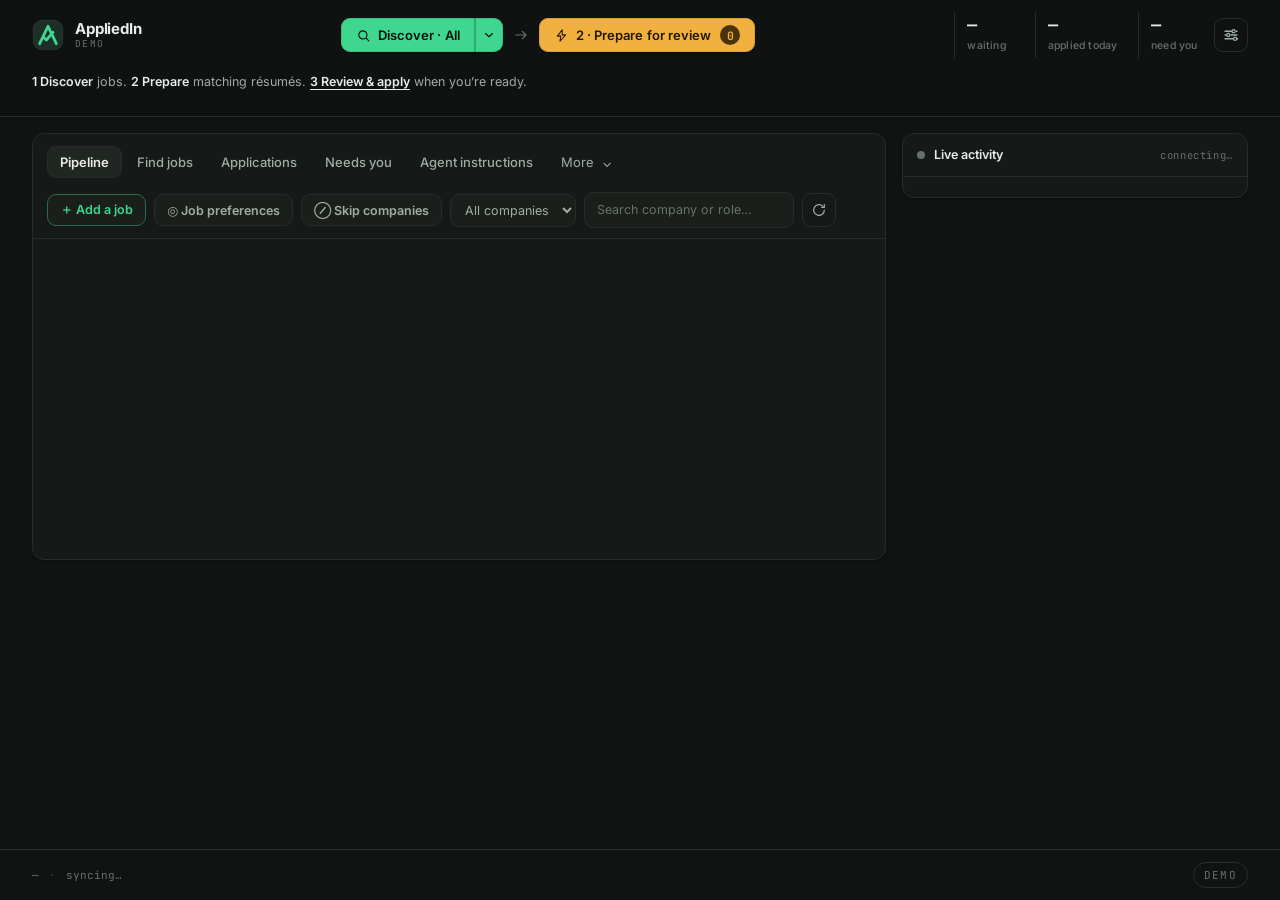
==== web/dashboard.html @ d5d2d56f "Add per-instance agent instructions and streamline Career Ops review" ====
<!doctype html>
<html lang="en">
  <head>
    <meta charset="utf-8" />
    <meta name="viewport" content="width=device-width, initial-scale=1" />
    <title>AppliedIn</title>
    <link rel="preconnect" href="https://fonts.googleapis.com" />
    <link rel="preconnect" href="https://fonts.gstatic.com" crossorigin />
    <link
      href="https://fonts.googleapis.com/css2?family=Inter:wght@400;500;600;700&family=JetBrains+Mono:wght@400;500;600&display=swap"
      rel="stylesheet"
    />
    <link rel="stylesheet" href="styles.css" />
    <link rel="stylesheet" href="career-board.css" />
    <link
      rel="icon"
      type="image/svg+xml"
      href="data:image/svg+xml;utf8,<svg xmlns='http://www.w3.org/2000/svg' width='48' height='48' viewBox='0 0 48 48'><rect x='2' y='2' width='44' height='44' rx='13' fill='%230c100e'/><g fill='none' stroke='%233fd68f' stroke-width='4.2' stroke-linecap='round' stroke-linejoin='round'><path d='M11.5 37 L24 11 L36.5 37'/><path d='M17 27 L21.5 31.5 L31.5 20'/></g></svg>"
    />
  </head>
  <body>
    <div class="shell">
      <div id="verify-bar" class="verify-bar" hidden></div>
      <div id="llm-banner" class="llm-banner" hidden>
        <span class="lb-ico">⚠</span>
        <span id="llm-banner-msg" class="lb-msg"></span>
        <button id="llm-banner-x" class="lb-x" title="Dismiss">Dismiss</button>
      </div>
      <!-- ─── Control deck: the two primary actions + live vitals ─────────── -->
      <header class="deck">
        <div class="deck-row">
          <div class="deck-brand">
            <svg class="brand-logo" viewBox="0 0 48 48" width="32" height="32" fill="none"
              role="img" aria-label="AppliedIn">
              <rect class="lg-badge" x="2" y="2" width="44" height="44" rx="13" />
              <g class="lg-mark">
                <path d="M11.5 37 L24 11 L36.5 37" />
                <path d="M17 27 L21.5 31.5 L31.5 20" />
              </g>
            </svg>
            <div class="brand-txt">
              <span class="brand-name">AppliedIn</span>
              <span class="brand-sub mono" id="env-pill">demo</span>
            </div>
            <span id="paused-pill" class="paused-pill mono" hidden>⏸ paused</span>
            <span id="demo-pill" class="demo-pill mono" hidden>◈ sample data</span>
          </div>

          <div class="deck-actions">
            <div class="disco" id="disco">
              <button id="btn-discover" class="act act-discover"
                title="Step 1 — scan the selected companies' job boards and queue new postings as “found”. Doesn't apply to anything.">
                <span class="act-spin" aria-hidden="true"></span>
                <svg class="act-ico" viewBox="0 0 24 24" fill="none" aria-hidden="true">
                  <circle cx="11" cy="11" r="6.5" stroke="currentColor" stroke-width="1.8"/>
                  <path d="M15.8 15.8 L20.5 20.5" stroke="currentColor" stroke-width="1.8" stroke-linecap="round"/>
                </svg>
                <span class="act-label" id="discover-label">Discover · All</span>
              </button>
              <button id="btn-companies" class="act act-caret"
                title="Choose which companies to scan"
                aria-haspopup="true" aria-expanded="false" aria-label="Choose companies to scan">
                <svg viewBox="0 0 24 24" width="14" height="14" fill="none" aria-hidden="true">
                  <path d="M6 9.5 L12 15 L18 9.5" stroke="currentColor" stroke-width="2"
                    stroke-linecap="round" stroke-linejoin="round"/>
                </svg>
              </button>

              <div id="copicker" class="copicker copicker-wide preferences-drawer" role="dialog" aria-modal="true" aria-label="Company preferences" hidden>
                <div class="preferences-heading"><div><small>DISCOVERY SETTINGS</small><h2>Companies &amp; preferences</h2></div><button id="cp-close" class="iconbtn" aria-label="Close company preferences">✕</button></div>
                <div class="preference-scope" role="group" aria-label="Preference scope"><button id="cp-shared" class="chip" aria-pressed="false">Shared defaults</button><button class="chip active" aria-pressed="true">Company overrides</button></div><p id="cp-scope-label" class="preferences-explain">Select a company to edit its preferences.</p>
                <div class="cp-cols">
                  <div class="cp-col cp-col-list">
                    <div class="cp-head">
                      <input id="cp-search" class="cp-search" type="search"
                        placeholder="Search companies…" autocomplete="off" spellcheck="false" />
                    </div>
                    <div class="cp-tools">
                      <button class="cp-lk" id="cp-all" type="button">Select all</button>
                      <button class="cp-lk" id="cp-none" type="button">Clear</button>
                      <span class="cp-state mono" id="cp-state">all</span>
                    </div>
                    <div class="cp-list" id="cp-list" aria-label="Companies"></div>
                  </div>
                  <!-- Per-company preferences: the same fields as Job preferences,
                       overridden for one company. Anything left blank inherits the
                       default, and the placeholder shows what that default is. -->
                  <div class="cp-col cp-col-detail" id="cp-detail"></div>
                </div>
                <div class="cp-prof">
                  <label for="cp-profile">apply as</label>
                  <select id="cp-profile" class="cp-profsel"><option value="">default profile</option></select>
                </div>
                <!-- The run window. Run-scoped on purpose: it bounds the next
                     scan only and never touches a company's saved preferences. -->
                <div class="cp-window" id="cp-window" role="group" aria-label="Only scan postings this recent">
                  <span class="cp-window-l">posted within</span>
                  <button class="chip" type="button" data-scan-w="0"
                    title="Scan postings of any age. The original behaviour.">Any age</button>
                  <button class="chip" type="button" data-scan-w="24"
                    title="Scan only postings published in the last 24 hours.">24 hours</button>
                  <button class="chip" type="button" data-scan-w="48"
                    title="Scan only postings published in the last 48 hours.">48 hours</button>
                  <button class="chip" type="button" data-scan-w="168"
                    title="Scan only postings published in the last 7 days.">7 days</button>
                </div>
                <div class="cp-foot" id="cp-foot">Next discovery scans the whole watchlist.</div>
                <details class="cp-add">
                  <summary class="cp-add-hd">Track a new company</summary>
                  <div class="cp-add-body">
                    <input id="cp-add-name" class="cp-search" type="text"
                      placeholder="Company name, e.g. Anthropic" autocomplete="off" spellcheck="false" />
                    <input id="cp-add-url" class="cp-search" type="text"
                      placeholder="Careers page URL (optional)" autocomplete="off" spellcheck="false" />
                    <p class="cp-add-hint">
                      Leave the URL blank and discovery finds the job board itself from the name.
                      Paste one only if it picks the wrong board, or the company hosts its own.
                    </p>
                    <div class="cp-add-row">
                      <button class="cp-lk cp-add-btn" id="cp-add-btn" type="button"
                        title="Add to the watchlist only. It gets scanned on the next discovery run.">Add to watchlist</button>
                      <button class="cp-lk cp-add-btn cp-add-go" id="cp-add-run" type="button"
                        title="Add it, scan for postings, and tailor a résumé for each match. Stops before applying.">Add and scan now</button>
                    </div>
                  </div>
                </details>
              </div>
            </div>

            <!-- After the Discover group, not inside it: wedged between the
                 button and its own dropdown caret it split a single control in
                 two. Only visible while discovery is running, and it stops ONLY
                 discovery, never an application in flight. -->
            <button id="btn-stop" class="act act-stop" type="button" hidden
              title="Stop the discovery run in progress. An application already being filled is not touched.">
              <span class="act-label">Stop scan</span>
            </button>
            <!-- Separate from Stop scan on purpose. Ending a scan costs a few
                 minutes; ending an application leaves a half filled form, so the
                 two must never be one button. Shown only while one is running. -->
            <button id="btn-stop-apply" class="act act-stop" type="button" hidden
              title="Stop the applications in progress. A form already part filled is left open in your browser.">
              <span class="act-label">Stop applying</span>
            </button>

            <span class="act-arrow" aria-hidden="true">
              <svg viewBox="0 0 24 24" width="16" height="16" fill="none"
                stroke="currentColor" stroke-width="1.8" stroke-linecap="round" stroke-linejoin="round">
                <path d="M4 12h15M14 6.5 19.5 12 14 17.5"/>
              </svg>
            </span>

            <button id="btn-process" class="act act-process"
              title="Step 2 — prepare matching résumés for your review. Nothing is submitted.">
              <span class="act-spin" aria-hidden="true"></span>
              <svg class="act-ico" viewBox="0 0 24 24" fill="none" aria-hidden="true">
                <path d="M13.2 2.8 5.4 13h5.4l-1.2 8.2L18.6 11h-5.5l.1-8.2z"
                  stroke="currentColor" stroke-width="1.7" stroke-linejoin="round"/>
              </svg>
              <span class="act-label" id="process-label">2 · Prepare for review</span>
              <span class="act-badge mono" id="proc-badge" title="found jobs waiting to be processed">0</span>
            </button>
          </div>

          <div class="deck-right">
            <div class="deck-vitals">
              <div class="vital" title="discovered jobs waiting for a Process run">
                <span class="vital-n mono" id="v-wait">—</span>
                <span class="vital-l">waiting</span>
              </div>
              <div class="vital" title="applications submitted today">
                <span class="vital-n mono" id="v-cap">—</span>
                <span class="vital-l">applied today</span>
              </div>
              <div class="vital" id="vital-needs" title="gated jobs waiting on your answer">
                <span class="vital-n mono" id="v-needs">—</span>
                <span class="vital-l">need you</span>
              </div>
            </div>

            <div class="menu-wrap">
              <button id="menu-btn" class="iconbtn" title="Settings"
                aria-haspopup="true" aria-expanded="false" aria-label="Settings">
                <svg viewBox="0 0 24 24" width="18" height="18" fill="none"
                  stroke="currentColor" stroke-width="1.7" stroke-linecap="round">
                  <path d="M4 7h9M19 7h1M4 12h2M12 12h8M4 17h11M21 17h-1"/>
                  <circle cx="15.5" cy="7" r="2.1"/>
                  <circle cx="8.5" cy="12" r="2.1"/>
                  <circle cx="17.5" cy="17" r="2.1"/>
                </svg>
              </button>
              <div id="menu" class="menu" hidden>
                <div class="menu-t">Settings</div>
                <div class="settings-menu-title">Settings</div><div class="settings-menu-group">Automation</div>
                <button class="menu-item" id="m-pause"
                  title="Pause/resume the background automation loops">
                  <span>Automation loops</span>
                  <span class="menu-state mono" id="m-pause-state">running</span>
                </button>
                <button class="menu-item" id="m-mode"
                  title="gated: you approve each application · auto: applies by itself while you sleep · assisted: you finish each one in your own browser with the extension">
                  <span>Apply mode</span>
                  <span class="menu-state mono" id="m-mode-state">gated</span>
                </button>
                <button class="menu-item" id="m-headless"
                  title="Show the Chrome windows while applying, or run headless (no GUI). Headless is faster but can't show a CAPTCHA/handoff window.">
                  <span>Browser windows</span>
                  <span class="menu-state mono" id="m-headless-state">visible</span>
                </button>
                <div class="settings-menu-group">Preferences &amp; appearance</div><button class="menu-item" id="m-shared-prefs">Shared job preferences <span aria-hidden="true">›</span></button><button class="menu-item" id="m-company-prefs">Company preferences <span aria-hidden="true">›</span></button>
                <button class="menu-item" id="m-theme">
                  <span>Theme</span>
                  <span class="menu-state mono" id="m-theme-state">dark</span>
                </button>
                <div class="settings-menu-group">Setup</div><button class="menu-item" id="btn-health"><span>Check setup</span></button>
                <div class="menu-div"></div>
                <button class="menu-item danger" id="m-reset"
                  title="Clears tracked jobs, queue, logs and stored artifacts. Keeps facts & logins.">
                  <span>Reset pipeline…</span>
                </button>
              </div>
            </div>
          </div>
        </div>

        <p class="deck-help">
          <b>1 Discover</b> jobs. <b>2 Prepare</b> matching résumés. <button id="btn-review" class="deck-review">3 Review &amp; apply</button> when you’re ready.
        </p>
        <div id="prep-progress" class="prep-progress" role="status" hidden></div>
        <div id="action-status" class="action-status" role="status" hidden></div>
        <div id="setup-health" class="health-panel" role="dialog" aria-label="Setup check" hidden></div>
        <div class="deck-breakdown mono" id="breakdown"></div>
        <!-- Scan progress, visible from every tab: the ONE company being read
             right now with its clock, a bar for how far through the batch the
             run is, and (after a run) a ten minute finished receipt. Filled by
             renderScanNow() on each stats poll; hidden when idle. -->
        <div class="deck-scan" id="scan-now" hidden aria-live="polite"
          title="The company being read right now, and how far the run has got"></div>
        <!-- The run tally: what each finished company produced, newest first.
             Filled by renderScanResults(); capped and scrolling on its own. -->
        <div class="deck-scan-results" id="scan-results" hidden
          aria-live="polite"></div>
        <div class="runbar" id="runbar" data-active="false" aria-hidden="true"></div>
      </header>

      <!-- ─── Board: work area + live activity ────────────────────────────── -->
      <div class="board">
        <main class="work">
          <div class="workbar">
            <nav class="tabs" id="tabs" aria-label="Views">
              <button class="tab active" data-tab="pipeline">Pipeline</button>
              <button class="tab" data-tab="find-jobs">Find jobs</button>
              <button class="tab" data-tab="apps">Applications</button>
              <button class="tab" data-tab="needs">Needs you
                <span class="tab-n mono amber" id="tab-n-needs" hidden>0</span></button>
              <button class="tab" data-tab="steering">Agent instructions</button>
              <details class="nav-more" id="nav-more"><summary><span id="nav-more-label">More</span><span aria-hidden="true">⌄</span></summary>
                <div class="nav-more-panel">
                  <span class="nav-group-label">Views</span>
                  <button class="tab" data-tab="stuck">Unsuccessful
                    <span class="tab-n mono red" id="tab-n-stuck" hidden>0</span></button>
                  <button class="tab" data-tab="activity">Activity history</button>
                  <button class="tab" data-tab="profiles">Profiles
                    <span class="tab-n mono" id="tab-n-profiles" hidden>0</span></button>
                  <button class="tab" data-tab="logs">Logs
                    <span class="tab-dot" id="tab-log-dot" data-state="off" aria-hidden="true"></span></button>
                  <span class="nav-group-label">Tools</span>
                  <!-- Secondary controls are mounted here once, keeping their state. -->
                  <button id="btn-activity-panel" class="skipbtn" aria-expanded="true">Hide activity</button>
                  <div class="qmgr" id="qmgr">
                    <button id="btn-queue" class="skipbtn queuebtn" aria-haspopup="true" aria-expanded="false"
                      title="Applications running now, the ones waiting their turn, and the ones that gave up">⇶ Browser controls<span
                        id="q-count" class="skip-count mono" hidden>0</span></button>

                  </div>
                  <!-- Only appears once some company rotates: one press re-points
                       every rotating company's un-sent work at its own address and
                       puts it all in line. It stops at the queue. -->
                  <button id="btn-rotate-all" class="skipbtn rotbtn" hidden
                    title="Every rotating company at once: re-point what has not been sent, tailor what the current address already covers, and queue all of it. Nothing is applied — the queue is where you press Process.">↻ Rotate &amp; queue all<span
                      id="rot-count" class="skip-count mono" hidden>0</span></button>

                </div>
              </details>
              <span id="tab-n-apps" hidden>0</span>
            </nav>
            <div class="workbar-right">
              <div class="rolemgr" id="rolemgr">
                <button id="btn-role" class="skipbtn rolebtn" aria-haspopup="true" aria-expanded="false"
                  title="Paste a job URL — tailor your résumé to that one role, no discovery needed">＋ Add a job</button>
                <div id="rolepicker" class="copicker rolepicker" hidden>
                  <div class="cp-role-h">Tailor your résumé to one role</div>
                  <!-- Two ways in. A URL when there is a posting; pasted text when
                       a recruiter described the role in a message and there is
                       nothing to fetch. -->
                  <div class="rp-tabs" role="tablist">
                    <button class="rp-tab on" id="rp-tab-url" type="button" role="tab">From a link</button>
                    <button class="rp-tab" id="rp-tab-text" type="button" role="tab">From a message</button>
                  </div>

                  <div id="rp-pane-url">
                    <div class="cp-head">
                      <input id="rp-url" class="cp-search" type="text"
                        placeholder="paste a job URL (Greenhouse / Lever / Ashby / Workday…)"
                        autocomplete="off" spellcheck="false" />
                      <div class="rp-row">
                        <select id="rp-url-company" class="cp-search rp-select"></select>
                        <input id="rp-url-newco" class="cp-search" type="text" hidden
                          autocomplete="off" spellcheck="false"
                          placeholder="New company name" />
                      </div>
                    </div>
                    <div class="cp-role-foot">
                      <span>Fetches the JD, tailors a résumé, and stops at <b>ready to apply</b>.</span>
                      <button id="rp-go" class="cp-lk cp-add-btn" type="button">Tailor résumé</button>
                    </div>
                  </div>

                  <div id="rp-pane-text" hidden>
                    <div class="cp-head rp-textwrap">
                      <textarea id="rp-text" class="cp-search rp-text" rows="7"
                        placeholder="Paste the recruiter's message or the role description here."
                        spellcheck="false"></textarea>
                      <div class="rp-row">
                        <input id="rp-company" class="cp-search" type="text"
                          placeholder="Company (optional)" autocomplete="off" spellcheck="false" />
                        <input id="rp-title" class="cp-search" type="text"
                          placeholder="Role title (optional)" autocomplete="off" spellcheck="false" />
                      </div>
                    </div>
                    <div class="cp-role-foot">
                      <span>Tailors a résumé to the text. Nothing is applied to.</span>
                      <button id="rp-go-text" class="cp-lk cp-add-btn" type="button">Tailor résumé</button>
                    </div>
                  </div>
                </div>
              </div>
              <button id="btn-followups" class="skipbtn" hidden></button>
              <div class="profmgr" id="profmgr" hidden>
                <button id="btn-profiles" class="skipbtn profbtn" aria-haspopup="true" aria-expanded="false"
                  title="Which email + phone an application goes out under">◐ Profiles<span
                    id="prof-count" class="skip-count mono" hidden>0</span></button>
                <div id="profpicker" class="copicker profpicker" hidden>
                  <div class="cp-role-h">Who the application comes from
                    <button id="pr-new" class="pr-new" type="button"
                      aria-expanded="false">＋ new</button></div>
                  <div class="pr-add" id="pr-add-form" hidden>
                    <input id="pr-label" class="cp-search" type="text" placeholder="label — e.g. Job hunt" autocomplete="off" />
                    <input id="pr-email" class="cp-search" type="email" placeholder="email address" autocomplete="off" />
                    <input id="pr-phone" class="cp-search" type="tel" placeholder="phone (optional)" autocomplete="off" />
                    <label class="pr-rot-opt" title="A template rather than an identity: it never applies under the base address, it mints one alias per company and rotates when that alias reaches its limit.">
                      <input id="pr-rotating" type="checkbox" /> rotating
                      <input id="pr-limit" class="cp-search pr-narrow" type="number" min="1" max="50"
                        value="5" title="Applications one alias may carry at one company" />
                      <select id="pr-style" class="cp-search pr-narrow"
                        title="plus — name+careers@gmail.com. dot — na.me@gmail.com, Gmail only, for boards that reject a +">
                        <option value="plus">+tag</option>
                        <option value="dot">dot</option>
                      </select>
                    </label>
                    <button id="pr-add" class="cp-lk cp-add-btn" type="button">Add profile</button>
                  </div>
                  <!-- Read-only here on purpose. Turning rotation ON is a
                       per-company decision and belongs with that company's other
                       rules (Discover → pick a company → Apply as), so this is
                       the summary of where it is already on, not a second place
                       to set it up. -->
                  <!-- Turning rotation on for a company lives HERE as well as on
                       that company's own pane. Reaching it only through Discover
                       meant finding the company first, which is a search to answer
                       a question you already know the answer to. -->
                  
                  <div class="cp-foot">The résumé is re-rendered to match, so the
                    form and the PDF never disagree. <b>Default</b> covers anything
                    you don't set; <b>rotating</b> gives each company its own alias
                    of one address, counted and replaced at the limit.</div>
                </div>
              </div>
              <div class="prefmgr" id="prefmgr">
                <button id="btn-prefs" class="skipbtn prefbtn" aria-haspopup="true" aria-expanded="false"
                  title="What counts as a match — titles, keywords, locations and the score bar">◎ Job preferences</button>
                <div id="prefpicker" class="copicker prefpicker preferences-drawer" role="dialog" aria-modal="true" aria-label="Shared job preferences" hidden>
                  <div class="preferences-heading"><div><small>SHARED DEFAULTS</small><h2>Job preferences</h2></div><button id="pf-close" class="iconbtn" aria-label="Close shared preferences">✕</button></div>
                  <div class="preference-scope" role="group" aria-label="Preference scope"><button class="chip active" aria-pressed="true">Shared defaults</button><button id="pf-company" class="chip" aria-pressed="false">Company overrides</button></div>
                  <p class="preferences-explain">Used by every company unless you set a company-specific value.</p>
                  <div class="pf-body"><h3 class="pref-section-title">Role fit</h3>
                    <label class="pf-f"><span class="pf-l">Target titles</span>
                      <input id="pf-titles" class="cp-search" type="text" autocomplete="off"
                        placeholder="Senior Software Engineer, Staff Software Engineer" /></label>
                    <label class="pf-f"><span class="pf-l">Raises fit</span>
                      <input id="pf-include" class="cp-search" type="text" autocomplete="off"
                        placeholder="ai, agentic, llm, platform" /></label>
                    <label class="pf-f"><span class="pf-l">Never a fit</span>
                      <input id="pf-exclude" class="cp-search" type="text" autocomplete="off"
                        placeholder="intern, manager, mobile" /></label>
                    <div class="pf-row">
                      <label class="pf-f"><span class="pf-l">Seniority</span>
                        <input id="pf-seniority" class="cp-search" type="text" autocomplete="off"
                          placeholder="senior, staff" /></label>
                      <label class="pf-f pf-narrow"><span class="pf-l">Score bar</span>
                        <input id="pf-score" class="cp-search" type="number" min="0" max="10" /></label>
                      <label class="pf-f pf-narrow"><span class="pf-l">Top N / run</span>
                        <input id="pf-topn" class="cp-search" type="number" min="0" max="50"
                          title="How many new roles one company run tailors, best first. 0 = no cap." /></label>
                    </div>
                    <h3 class="pref-section-title">Location &amp; rules</h3><label class="pf-f"><span class="pf-l">Locations</span>
                      <input id="pf-locations" class="cp-search" type="text" autocomplete="off"
                        placeholder="Seattle, California, Remote (US)" /></label>
                    <label class="pf-f"><span class="pf-l">Hard rules
                        <em class="pf-hint">— one per line; the scorer rejects anything that breaks these</em></span>
                      <textarea id="pf-notes" class="cp-search pf-notes" rows="5"
                        placeholder="- No roles requiring a security clearance."></textarea></label>
                    <label class="pf-check"><input id="pf-remote" type="checkbox" />
                      <span>Remote roles only</span></label>
                  </div>
                  <div class="cp-role-foot">
                    <span id="pf-state">Applies to the next job scored.</span>
                    <button id="pf-cancel" class="cp-lk" type="button">Cancel</button>
                    <button id="pf-save" class="cp-lk cp-add-btn" type="button">Save preferences</button>
                  </div>
                </div>
              </div>
              <div class="skipmgr" id="skipmgr">
                <button id="btn-skips" class="skipbtn" aria-haspopup="true" aria-expanded="false"
                  title="Choose companies Discover + Process should skip">⊘ Skip companies<span
                    id="skip-count" class="skip-count mono" hidden>0</span></button>
                <div id="skippicker" class="copicker skippicker" hidden>
                  <div class="cp-head">
                    <input id="sp-search" class="cp-search" type="search"
                      placeholder="Search companies…" autocomplete="off" spellcheck="false" />
                  </div>
                  <div class="cp-list" id="sp-list" aria-label="Skip companies"></div>
                  <div class="cp-foot">Checked = <b>skipped</b> — Discover + Process pass over
                    them. Uncheck to bring a company back.</div>
                </div>
              </div>
              <select id="co-filter" class="cofilter" title="Show one company only"
                aria-label="Filter by company">
                <option value="">All companies</option>
              </select>
              <input id="search" class="search" type="search"
                placeholder="Search company or role…" autocomplete="off" spellcheck="false" />
              <button id="refresh-btn" class="iconbtn" title="Refresh now" aria-label="Refresh">
                <svg viewBox="0 0 24 24" width="16" height="16" fill="none"
                  stroke="currentColor" stroke-width="1.8" stroke-linecap="round">
                  <path d="M20 12a8 8 0 1 1-2.34-5.66"/>
                  <path d="M20 4v4h-4"/>
                </svg>
              </button>
            </div>
          </div>
          <nav id="find-jobs-views" aria-label="Ways to find jobs" hidden>
            <button type="button" class="chip" data-find-view="fresh" aria-pressed="false">Fresh</button>
            <button type="button" class="chip" data-find-view="career-ops" aria-pressed="false">Career Ops search</button>
          </nav>
          <career-board id="career-ops-board" hidden></career-board>
          <section id="steering-panel" class="steering-dialog" aria-labelledby="steering-title" hidden></section>
          <section id="pane" class="pane"></section>
        </main>

        <aside class="feedpanel" aria-label="Live activity">
          <div class="feed-head">
            <span class="feed-dot" id="feed-dot" data-state="off"></span>
            <span class="feed-title">Live activity</span>
            <span class="feed-hint mono" id="feed-hint">connecting…</span>
          </div>
          <div id="feed" class="feed"></div>
        </aside>
      </div>

      <footer class="foot mono">
        <span id="foot-count">—</span>
        <span class="foot-sep">·</span>
        <span id="foot-updated">syncing…</span>
        <span class="foot-env" id="foot-env">demo</span>
      </footer>
    </div>

    <!-- ─── Application detail drawer ───────────────────────────────────── -->
    <div id="scrim" class="scrim" hidden></div>
    <aside id="drawer" class="drawer" hidden aria-label="Application detail">
      <div class="drawer-head">
        <div>
          <div id="drawer-title" class="drawer-title">—</div>
          <div id="drawer-sub" class="drawer-sub">—</div>
        </div>
        <button id="drawer-close" class="drawer-close" title="Close" aria-label="Close">✕</button>
      </div>
      <div id="drawer-body" class="drawer-body"></div>
    </aside>

    <!-- ─── Résumé viewer ───────────────────────────────────────────────── -->
    <div id="rmodal" class="rmodal" hidden>
      <div class="rmodal-bar">
        <span id="rmodal-title" class="rmodal-title mono">résumé</span>
        <div class="rmodal-actions">
          <a id="rmodal-download" class="btn" target="_blank" rel="noopener" href="#">Open PDF</a>
          <button id="rmodal-close" class="drawer-close" title="Close" aria-label="Close">✕</button>
        </div>
      </div>
      <div id="rmodal-body" class="rmodal-body"></div>
    </div>

    <div id="toast" class="toast" role="status" aria-live="polite" hidden></div>

    <script src="config.js"></script>
    <script src="career-board.js" type="module"></script>
    <script src="app.js" type="module"></script>
    <div id="qpicker" class="copicker qpicker" role="dialog" aria-label="Browser controls" hidden>
      <div class="cp-role-h">Browser controls<button id="q-close" type="button" class="iconbtn" aria-label="Close browser controls">✕</button></div>
      <div id="q-body" class="q-body"></div>
      <div class="cp-foot" id="q-foot"></div>
    </div>
  </body>
</html>
---- web/styles.css ----
/* AppliedIn — a calm console for a one-person job-application pipeline.
   Understated, product-grade: Inter everywhere, JetBrains Mono only for the
   log stream and data fragments. Color carries meaning, not decoration:
   green = discovery/success, amber = needs attention, red = failure.
   The two-step flow (Discover → Process) is the visual spine; everything
   else recedes until it matters. */

:root {
  --bg: #101312;
  --panel: #151917;
  --panel-solid: #151917;
  --card: #1a1f1c;
  --card-2: #202622;
  --border: #262d28;
  --border-2: #343d37;
  --fg: #e8ede9;
  --muted: #9fada3;
  --faint: #66716a;

  --scan: #3fd68f;      /* discovery / good */
  --scan-deep: #24b476;
  --scan-ink: #08130d;  /* text on a green button */
  --run: #f2b13e;       /* process / attention */
  --run-deep: #d99a25;
  --ink-on-run: #221703;
  --bad: #f07b71;
  --info: #6cc4d8;

  --shadow-1: 0 1px 2px rgba(0, 0, 0, 0.25);
  --shadow-2: 0 10px 34px -12px rgba(0, 0, 0, 0.5);
  --r-sm: 6px;
  --r-md: 9px;
  --r-lg: 12px;

  --sans: "Inter", system-ui, -apple-system, "Segoe UI", sans-serif;
  --mono: "JetBrains Mono", ui-monospace, SFMono-Regular, Menlo, monospace;
}

:root[data-theme="light"] {
  --bg: #f6f7f6;
  --panel: #ffffff;
  --panel-solid: #ffffff;
  --card: #ffffff;
  --card-2: #f1f4f1;
  --border: #e1e6e1;
  --border-2: #c9d2c9;
  --fg: #171d19;
  --muted: #5a675e;
  --faint: #8b968e;

  --scan: #0e9c62;
  --scan-deep: #0b7f50;
  --scan-ink: #ffffff;
  --run: #e29c17;
  --run-deep: #c4860e;
  --ink-on-run: #241804;
  --bad: #d64a3e;
  --info: #14829e;

  --shadow-1: 0 1px 2px rgba(20, 30, 24, 0.07);
  --shadow-2: 0 12px 36px -14px rgba(20, 30, 24, 0.22);
}

* { box-sizing: border-box; }
[hidden] { display: none !important; }

html, body { margin: 0; min-height: 100%; }
body {
  background: var(--bg);
  color: var(--fg);
  font-family: var(--sans);
  font-size: 14px;
  line-height: 1.55;
  -webkit-font-smoothing: antialiased;
}

::selection { background: var(--scan); color: var(--scan-ink); }
a { color: inherit; text-decoration: none; }
button { cursor: pointer; font-family: inherit; color: inherit; }
button:disabled { cursor: default; }
.mono { font-family: var(--mono); font-variant-numeric: tabular-nums; }
:focus-visible { outline: 2px solid var(--scan); outline-offset: 2px; border-radius: 4px; }

.shell {
  min-height: 100vh;
  display: flex;
  flex-direction: column;
}

/* ─── Control deck ───────────────────────────────────────────────────────── */
.deck {
  position: sticky;
  top: 0;
  z-index: 30;
  background: color-mix(in srgb, var(--bg) 88%, transparent);
  backdrop-filter: blur(10px);
  border-bottom: 1px solid var(--border);
  padding: 12px clamp(16px, 3vw, 32px) 0;
}
.deck-row {
  display: flex;
  align-items: center;
  gap: clamp(16px, 3vw, 40px);
  flex-wrap: wrap;
}
.deck-brand {
  display: flex;
  align-items: center;
  gap: 11px;
  min-width: 0;
}
.brand-logo .lg-badge {
  fill: color-mix(in srgb, var(--scan) 9%, var(--card));
  stroke: var(--border-2);
  stroke-width: 1;
}
.brand-logo .lg-mark {
  fill: none;
  stroke: var(--scan);
  stroke-width: 4.2;
  stroke-linecap: round;
  stroke-linejoin: round;
}
.brand-txt { display: flex; flex-direction: column; line-height: 1.2; }
.brand-name { font-weight: 700; font-size: 15px; letter-spacing: -0.01em; }
.brand-sub {
  font-size: 9.5px;
  text-transform: uppercase;
  letter-spacing: 0.14em;
  color: var(--faint);
}
.paused-pill {
  font-size: 11px;
  font-weight: 600;
  letter-spacing: 0.05em;
  color: var(--run);
  border: 1px solid color-mix(in srgb, var(--run) 40%, transparent);
  background: color-mix(in srgb, var(--run) 10%, transparent);
  border-radius: 999px;
  padding: 2px 10px;
  animation: pausepulse 2s ease-in-out infinite;
}
@keyframes pausepulse { 50% { opacity: 0.55; } }

/* The two-step flow: Discover → Process. Normal-sized, tasteful buttons. */
.deck-actions {
  display: flex;
  align-items: center;
  gap: 10px;
  flex: 1;
  justify-content: center;
  flex-wrap: wrap;
}
.act {
  position: relative;
  display: inline-flex;
  align-items: center;
  gap: 7px;
  height: 34px;
  padding: 0 14px;
  border-radius: var(--r-md);
  border: 1px solid transparent;
  font-size: 13px;
  font-weight: 600;
  letter-spacing: 0.005em;
  white-space: nowrap;
  box-shadow: var(--shadow-1);
  transition: background 0.14s ease, filter 0.14s ease, opacity 0.14s ease;
}
.act-ico { width: 15px; height: 15px; flex-shrink: 0; }
.act-discover {
  background: var(--scan);
  border-color: color-mix(in srgb, var(--scan-ink) 12%, var(--scan));
  color: var(--scan-ink);
  border-radius: var(--r-md) 0 0 var(--r-md);
}
.act-discover:not(:disabled):hover { filter: brightness(1.05); }
.act-caret {
  width: 28px;
  height: 34px;
  padding: 0;
  justify-content: center;
  background: var(--scan);
  border-color: color-mix(in srgb, var(--scan-ink) 12%, var(--scan));
  border-left: 1px solid color-mix(in srgb, var(--scan-ink) 25%, var(--scan));
  color: var(--scan-ink);
  border-radius: 0 var(--r-md) var(--r-md) 0;
}
.act-caret:hover, .act-caret.open { filter: brightness(1.07); }
.act-caret svg { transition: transform 0.15s ease; }
.act-caret.open svg { transform: rotate(180deg); }
.disco { position: relative; display: inline-flex; }
.act-arrow {
  display: inline-flex;
  color: var(--faint);
}
.act-process {
  background: var(--run);
  border-color: color-mix(in srgb, var(--ink-on-run) 12%, var(--run));
  color: var(--ink-on-run);
}
.act-process:not(:disabled):hover { filter: brightness(1.04); }
.act-badge {
  min-width: 20px;
  height: 20px;
  padding: 0 6px;
  display: inline-grid;
  place-items: center;
  border-radius: 999px;
  background: color-mix(in srgb, var(--ink-on-run) 82%, transparent);
  color: var(--run);
  font-size: 11.5px;
  font-weight: 600;
  margin-left: 2px;
}
.act-badge.zero { opacity: 0.55; }
.act:disabled { opacity: 0.75; }
.act.running { pointer-events: none; }
/* Stop is destructive and only appears mid run, so it reads as the exception it
   is: outlined and quiet next to the two primary actions, never competing with
   them for the click. */
.act-stop {
  border: 1px solid color-mix(in srgb, var(--bad, #d9544f) 45%, transparent);
  background: color-mix(in srgb, var(--bad, #d9544f) 10%, transparent);
  color: var(--bad, #d9544f);
  padding: 0 14px;
}
.act-stop:hover { background: color-mix(in srgb, var(--bad, #d9544f) 20%, transparent); }
.act-spin {
  display: none;
  width: 14px;
  height: 14px;
  flex-shrink: 0;
  border-radius: 50%;
  border: 2px solid color-mix(in srgb, currentColor 25%, transparent);
  border-top-color: currentColor;
  animation: spin 0.8s linear infinite;
}
.act.running .act-spin { display: inline-block; }
.act.running .act-ico { display: none; }
@keyframes spin { to { transform: rotate(360deg); } }

/* company picker (scopes the next discovery run) */
/* A popover is anchored under its button, so a tall one runs off the bottom of
   the window and its footer — where the save button lives — becomes
   unreachable: scrolling over the popover scrolls its inner list instead of the
   page. --pop-max is set from app.js on open to the space actually below the
   button, and the column layout lets the scrollable middle shrink so the footer
   is always in view. */
.copicker {
  position: absolute;
  left: 0;
  top: calc(100% + 8px);
  width: min(272px, calc(100vw - 32px));
  max-height: var(--pop-max, none);
  display: flex;
  flex-direction: column;
  background: var(--panel-solid);
  border: 1px solid var(--border-2);
  border-radius: var(--r-lg);
  box-shadow: var(--shadow-2);
  z-index: 60;
  overflow: hidden;
}
/* Footers and headers hold their size; only the scrollable middle gives way. */
.copicker > .cp-head,
.copicker > .cp-tools,
.copicker > .cp-role-h,
.copicker > .cp-prof,
.copicker > .cp-window,
.copicker > .cp-foot,
.copicker > .cp-add,
.copicker > .cp-role-foot { flex: none; }
.cp-head { padding: 10px 10px 0; }
.cp-search {
  width: 100%;
  font: inherit;
  font-size: 13px;
  padding: 7px 11px;
  border: 1px solid var(--border);
  border-radius: var(--r-sm);
  background: var(--card-2);
  color: var(--fg);
  outline: none;
}
/* Nine near-identical inputs in a dense pane: a border swap alone is easy to
   lose mid tab, so focus also carries a soft ring. */
.cp-search:focus {
  border-color: var(--scan);
  box-shadow: 0 0 0 3px color-mix(in srgb, var(--scan) 14%, transparent);
}
.cp-search::placeholder { color: var(--faint); }
.cp-tools {
  display: flex;
  align-items: center;
  gap: 12px;
  padding: 8px 12px 7px;
  /* the list below scrolls; rows should slide under a line, not into the toolbar */
  border-bottom: 1px solid var(--border);
}
.cp-lk {
  border: none;
  background: none;
  padding: 0;
  font-size: 12px;
  font-weight: 600;
  color: var(--scan);
}
.cp-lk:hover { text-decoration: underline; }
.cp-state { margin-left: auto; font-size: 10.5px; color: var(--faint); }
.cp-list {
  max-height: 224px;
  overflow-y: auto;
  padding: 4px 6px 6px;
  scrollbar-width: thin;
}
.cp-item {
  display: flex;
  align-items: center;
  gap: 9px;
  padding: 5px 8px;
  border-radius: var(--r-sm);
  font-size: 13px;
  cursor: pointer;
  user-select: none;
  flex-wrap: wrap;              /* the roles editor drops to its own line */
  transition: background 0.12s;
}
.cp-item:hover { background: var(--card-2); }
/* Checked rows are the next run. Unchecked names step back to muted so the
   picked set can be read straight down a forty row column; the checkbox itself
   still carries the state, so colour is never the only signal. */
.cp-item:not(.skipped):has(.cp-name input:not(:checked)) .cp-name span { color: var(--muted); }

/* Discover is two panes: the watchlist, and the preferences for whichever
   company is open. A single dropdown could not carry seven fields per company,
   and stacking them made the list unreachable. */
.copicker-wide { width: min(680px, calc(100vw - 32px)); }
.cp-cols { display: flex; align-items: stretch; min-height: 0; }
.cp-col { display: flex; flex-direction: column; min-width: 0; min-height: 0; }
.cp-col-list { flex: 0 0 46%; border-right: 1px solid var(--border); }
.cp-col-detail { flex: 1 1 auto; background: var(--card); }
.cp-col > .cp-head, .cp-col > .cp-tools { flex: none; }  /* only the list gives way */
/* In the wide picker the list fills its column: the detail pane runs tall, and
   dead space under a forty row list is scroll the list could have used. The cap
   mirrors the detail body's, so the popover stays sane even on a code path that
   never set --pop-max. */
.copicker-wide .cp-list { flex: 1 1 auto; min-height: 0; max-height: min(52vh, 420px); }
@media (max-width: 760px) {          /* one column: the list still comes first */
  .copicker-wide { width: calc(100vw - 32px); }
  .cp-cols { flex-direction: column; }
  /* 0 1 auto, not none: a height capped popover must squeeze both panes,
     not take everything out of the rules pane below. */
  .cp-col-list { flex: 0 1 auto; border-right: 0; border-bottom: 1px solid var(--border); }
  /* stacked, a tall list shoves the rules pane below the fold: stay compact */
  .copicker-wide .cp-list { max-height: 224px; }
}

/* Row chip: does this company screen on its own rules, or on the defaults?
   Mono pill so the counts line up down the column. "default" stays a faint
   ghost (forty of these are noise); "custom" wears the same scan tint as the
   overridden fields in the pane, so chip and field read as one state. */
.cp-roles {
  margin-left: auto;
  flex: none;
  border: 1px solid transparent;
  background: none;
  border-radius: 999px;
  padding: 1px 7px;
  font-family: var(--mono);
  font-size: 10px;
  letter-spacing: 0.03em;
  line-height: 1.6;
  color: var(--faint);
  white-space: nowrap;
  cursor: pointer;
  transition: color 0.12s, border-color 0.12s, background 0.12s;
}
.cp-roles:hover { border-color: var(--border-2); color: var(--fg); }
.cp-roles.custom {
  color: var(--scan);
  border-color: color-mix(in srgb, var(--scan) 38%, transparent);
  background: color-mix(in srgb, var(--scan) 10%, transparent);
}
.cp-roles.custom:hover { color: var(--scan); background: color-mix(in srgb, var(--scan) 18%, transparent); }
/* The open row points at the pane it filled: a rail on the shared edge. */
.cp-item.sel { background: var(--card-2); box-shadow: inset -2px 0 0 var(--scan); }
/* A scan border now means "has its own rules", so the open row's chip may not
   borrow it: neutral lift for "default", untouched tint for "custom". */
.cp-item.sel .cp-roles { border-color: var(--border-2); color: var(--fg); }
.cp-item.sel .cp-roles.custom {
  border-color: color-mix(in srgb, var(--scan) 38%, transparent);
  color: var(--scan);
}

/* The preference pane. Same fields as Job preferences, so the two read alike. */
.cp-dt-h {
  display: flex; align-items: center; gap: 8px;
  padding: 10px 12px 8px; border-bottom: 1px solid var(--border);
  flex: none;                  /* the body scrolls; header and foot hold */
}
.cp-dt-co { font-size: 13px; font-weight: 700; color: var(--fg); }
/* Same species as the row chip: mono pill, scan tint only when it differs. */
.cp-dt-badge {
  margin-left: auto; flex: none;
  font-family: var(--mono); font-size: 10px; letter-spacing: 0.03em;
  line-height: 1.6; padding: 1px 7px;
  border-radius: 999px; border: 1px solid var(--border); color: var(--faint);
}
.cp-dt-badge.custom {
  font-weight: 600;
  color: var(--scan); border-color: color-mix(in srgb, var(--scan) 45%, transparent);
  background: color-mix(in srgb, var(--scan) 10%, transparent);
}
/* Nine fields have to fit under the header without crowding: a two column
   grid where sentences span both tracks and the short answers (two numbers,
   one yes/no) pair up, the same way Job preferences rows them. */
.cp-dt-body {
  flex: 1 1 auto;              /* fill the column so the foot pins to its bottom */
  display: grid;
  grid-template-columns: 1fr 1fr;
  gap: 8px 10px;
  align-content: start;        /* spare column height stays after the fields */
  padding: 10px 12px 12px 2px; /* slim left: each field brings its own lead-in */
  overflow-y: auto; min-height: 0;
  max-height: min(52vh, 420px);
  scrollbar-width: thin;
}
/* THE distinction this pane exists for. A shared value stays quiet: faint
   uppercase tag, plain field. An override is marked three ways so it cannot
   be missed: a scan rail down the field's edge, a tinted input border, and
   the tag set as a filled pill. Every field reserves rail width and lead-in,
   so overriding one never shifts the grid. */
.cp-dt-f {
  grid-column: 1 / -1;
  min-width: 0;                /* an input's own min width must not win a track */
  border-left: 2px solid transparent;
  padding-left: 8px;
}
.cp-dt-f:has(input[type="number"]),
.cp-dt-f:has(select) { grid-column: auto; }
.cp-dt-f:has(.cp-dt-inh.overridden) { border-left-color: var(--scan); }
.cp-dt-f:has(.cp-dt-inh.overridden) > .pf-l { color: var(--fg); }
.cp-dt-f:has(.cp-dt-inh.overridden) .cp-dt-in {
  border-color: color-mix(in srgb, var(--scan) 40%, var(--border));
}
.cp-dt-f:has(.cp-dt-inh.overridden) .cp-dt-in:focus { border-color: var(--scan); }
.cp-dt-in { padding: 5px 9px; font-size: 12.5px; }
.cp-dt-f select.cp-dt-in { appearance: auto; cursor: pointer; }
.cp-dt-f textarea.cp-dt-in {
  min-height: 54px; resize: vertical;
  /* same voice as Hard rules in Job preferences: the two panes read alike */
  font-family: var(--mono); font-size: 11px; line-height: 1.55;
}
.cp-dt-f .pf-l { display: flex; align-items: baseline; gap: 6px; }
.cp-dt-inh {
  margin-left: auto; font-style: normal; font-weight: 500;
  font-size: 9px; letter-spacing: 0.06em; text-transform: uppercase;
  line-height: 1.7; padding: 0 6px;
  border: 1px solid transparent; border-radius: 999px;
  color: var(--faint);
}
.cp-dt-inh.overridden {
  font-weight: 600;
  color: var(--scan);
  border-color: color-mix(in srgb, var(--scan) 38%, transparent);
  background: color-mix(in srgb, var(--scan) 12%, transparent);
}
.cp-dt-in::placeholder { color: var(--faint); font-style: italic; }
.cp-dt-foot {
  display: flex; align-items: center; flex-wrap: wrap; gap: 8px;
  padding: 8px 12px; border-top: 1px solid var(--border);
  flex: none;
}
/* One line, and it yields before the buttons do. Without min-width:0 a long
   hint wraps into a narrow column and pushes Scan now off the panel. */
.cp-dt-hint { flex: 1 1 auto; min-width: 0; font-size: 10.5px; color: var(--faint);
              white-space: nowrap; overflow: hidden; text-overflow: ellipsis; }
.cp-dt-foot .cp-add-btn { flex: 0 0 auto; }
.cp-dt-foot .cp-dt-hint { flex-basis: 100%; }
.cp-dt-foot #cp-dt-save { margin-left: auto; }
.cp-dt-pick { padding: 18px 12px; font-size: 12px; color: var(--muted); line-height: 1.6; }
.cp-dt-foot .cp-add-btn:disabled { opacity: 0.4; cursor: default; }
.cp-dt-foot .cp-add-btn:disabled:hover { border-color: var(--border); }
.cp-item input[type="checkbox"] {
  accent-color: var(--scan);
  width: 14px;
  height: 14px;
  margin: 0;
  cursor: pointer;
  flex: none;
}
.cp-name {
  flex: 1;
  display: flex;
  align-items: center;
  gap: 9px;
  min-width: 0;
  cursor: pointer;
}
.cp-name span { overflow: hidden; text-overflow: ellipsis; white-space: nowrap; }
.cp-skip {
  flex: none;
  border: 0;
  background: none;
  color: var(--faint);
  font-size: 13px;
  line-height: 1;
  padding: 2px 4px;
  border-radius: var(--r-sm);
  cursor: pointer;
  opacity: 0.4;
}
.cp-item:hover .cp-skip, .cp-item.skipped .cp-skip { opacity: 1; }
.cp-skip:hover { color: var(--fg); background: var(--card); }
/* A skipped row recedes whole: struck name, dimmed checkbox and chip. The
   strike, not the dimming, is what says skipped. */
.cp-item.skipped .cp-name span { text-decoration: line-through; color: var(--faint); }
.cp-item.skipped .cp-name input { opacity: 0.5; }
.cp-item.skipped .cp-roles { opacity: 0.55; }
.cp-skipnote { color: var(--faint); }

/* Dedicated toolbar control: the first-class "Skip companies" manager. */
.skipmgr { position: relative; display: inline-flex; }
.skipbtn {
  display: inline-flex;
  align-items: center;
  gap: 6px;
  height: 32px;
  padding: 0 12px;
  border: 1px solid var(--border);
  border-radius: var(--r-md);
  background: var(--card);
  color: var(--muted);
  font-size: 12.5px;
  font-weight: 600;
  white-space: nowrap;
}
.skipbtn:hover { border-color: var(--border-2); color: var(--fg); }
/* Rotate & queue all: amber like every other rotation control, and cursor-clear
   that it acts rather than opening a panel as its neighbours do. */
.rotbtn { color: var(--run); border-color: color-mix(in srgb, var(--run) 35%, transparent); cursor: pointer; }
.rotbtn:hover { color: var(--run); border-color: var(--run); }
.rotbtn[disabled] { opacity: .55; cursor: default; }

/* Work in progress. The ↻ in the label turns, so the control that is running is
   the one that shows it — a button that only greys out reads as one that did
   nothing. */
@keyframes rot-spin { to { transform: rotate(360deg); } }
.is-busy { position: relative; opacity: .8; }
.is-busy::after {
  content: "↻"; display: inline-block; margin-left: 6px;
  animation: rot-spin 1.1s linear infinite; color: var(--run);
}
.skipbtn.on {
  color: var(--run);
  border-color: color-mix(in srgb, var(--run) 45%, transparent);
  background: color-mix(in srgb, var(--run) 8%, var(--card));
}
.skip-count {
  min-width: 18px;
  height: 18px;
  padding: 0 5px;
  display: inline-grid;
  place-items: center;
  border-radius: 999px;
  font-size: 11px;
  background: color-mix(in srgb, var(--run) 18%, transparent);
  color: var(--run);
}
.skippicker { left: 0; right: auto; }
.sp-item input { accent-color: var(--run); }
.sp-item.skipped span { text-decoration: line-through; color: var(--faint); }
.cp-none { padding: 16px 12px; font-size: 12.5px; color: var(--faint); text-align: center; }
.cp-foot {
  border-top: 1px solid var(--border);
  padding: 8px 12px;
  font-size: 11.5px;
  color: var(--muted);
  background: var(--card);
}
.cp-foot b { color: var(--fg); font-weight: 600; }
/* Adding a company was four controls crammed into one row, with nothing saying
   what the URL was for or how the two buttons differed. Stacked and labelled:
   the panel says what it does, the hint says when the optional field matters.
   And it FOLDS — it is the rarest act in the picker, so it costs one line until
   it is wanted instead of five controls on every open. */
.cp-add {
  border-top: 1px solid var(--border);
  padding: 10px 12px 12px;
  background: var(--card);
}
.cp-add-hd {
  font-size: 11px;
  font-weight: 600;
  letter-spacing: 0.06em;
  text-transform: uppercase;
  color: var(--muted);
  margin-bottom: 1px;
}
.cp-add > summary.cp-add-hd {
  cursor: pointer;
  user-select: none;
  list-style: none;              /* the caret below is the marker */
  display: flex;
  align-items: center;
  gap: 7px;
}
.cp-add > summary.cp-add-hd::-webkit-details-marker { display: none; }
.cp-add > summary.cp-add-hd::before {
  content: "▸";
  font-size: 9px;
  color: var(--faint);
  transition: transform 0.12s ease;
}
.cp-add[open] > summary.cp-add-hd::before { transform: rotate(90deg); }
.cp-add > summary.cp-add-hd:hover { color: var(--fg); }
.cp-add-body {
  display: flex;
  flex-direction: column;
  gap: 6px;
  margin-top: 8px;
}
.cp-add .cp-search { width: 100%; min-width: 0; }
.cp-add-hint {
  margin: 1px 0 3px;
  font-size: 11px;
  line-height: 1.45;
  color: var(--faint);
}
.cp-add-row { display: flex; gap: 6px; }
.cp-add-btn {
  flex: none;
  border: 1px solid var(--border);
  border-radius: 7px;
  padding: 5px 10px;
}
.cp-add-row .cp-add-btn { flex: 1; text-align: center; }
.cp-add-btn:hover { text-decoration: none; border-color: var(--scan); }
/* The scanning button is the one people mean; the plain add is the quieter path. */
.cp-add-go {
  border-color: color-mix(in srgb, var(--scan) 45%, transparent);
  background: color-mix(in srgb, var(--scan) 12%, transparent);
  color: var(--scan);
}
.cp-add-go:hover { background: color-mix(in srgb, var(--scan) 22%, transparent); }

/* vitals cluster */
.deck-right { display: flex; align-items: center; gap: 16px; }
.deck-vitals {
  display: flex;
  gap: clamp(12px, 1.6vw, 22px);
  align-items: stretch;
}
.vital {
  display: flex;
  flex-direction: column;
  gap: 0;
  min-width: 60px;
  padding: 2px 0 2px 12px;
  border-left: 1px solid var(--border);
}
.vital-n { font-size: 17px; font-weight: 600; line-height: 1.3; }
.vital-l {
  font-size: 10.5px;
  font-weight: 500;
  letter-spacing: 0.02em;
  color: var(--faint);
  white-space: nowrap;
}
.vital.hot .vital-n { color: var(--run); }
.vital.hot .vital-l { color: color-mix(in srgb, var(--run) 70%, var(--faint)); }
.segmeter { display: flex; gap: 3px; margin-top: 4px; }
.segmeter i {
  width: 11px;
  height: 4px;
  border-radius: 2px;
  background: var(--card-2);
  border: 1px solid var(--border-2);
}
.segmeter i.on { background: var(--scan); border-color: var(--scan); }

.iconbtn {
  width: 34px;
  height: 34px;
  display: grid;
  place-items: center;
  border: 1px solid var(--border);
  border-radius: var(--r-md);
  background: transparent;
  color: var(--muted);
  transition: border-color 0.14s, color 0.14s, background 0.14s;
}
.iconbtn:hover { border-color: var(--border-2); color: var(--fg); background: var(--card); }

/* settings menu */
.menu-wrap { position: relative; }
.menu {
  position: absolute;
  right: 0;
  top: calc(100% + 8px);
  width: 250px;
  background: var(--panel-solid);
  border: 1px solid var(--border-2);
  border-radius: var(--r-lg);
  box-shadow: var(--shadow-2);
  padding: 8px;
  z-index: 60;
}
.menu-t {
  font-size: 11px;
  font-weight: 600;
  letter-spacing: 0.04em;
  color: var(--faint);
  padding: 6px 10px 8px;
}
.menu-item {
  width: 100%;
  display: flex;
  align-items: center;
  justify-content: space-between;
  gap: 12px;
  padding: 9px 10px;
  border: none;
  border-radius: var(--r-sm);
  background: transparent;
  font: inherit;
  font-size: 13.5px;
  color: var(--fg);
  transition: background 0.12s;
}
.menu-item:hover { background: var(--card-2); }
.menu-state {
  font-size: 11px;
  color: var(--muted);
  border: 1px solid var(--border);
  border-radius: 999px;
  padding: 1px 9px;
}
.menu-state.on { color: var(--scan); border-color: color-mix(in srgb, var(--scan) 45%, transparent); }
.menu-state.warn { color: var(--run); border-color: color-mix(in srgb, var(--run) 45%, transparent); }
.menu-div { height: 1px; background: var(--border); margin: 6px 4px; }
.menu-item.danger { color: var(--bad); }
.menu-item.danger:hover { background: color-mix(in srgb, var(--bad) 12%, transparent); }

/* one-line explanation of the two-step flow */
.deck-help {
  margin: 8px 0 0;
  font-size: 12.5px;
  color: var(--muted);
}
.deck-help b { color: var(--fg); font-weight: 600; }

/* status breakdown strip */
.deck-breakdown {
  display: flex;
  align-items: center;
  gap: 14px;
  flex-wrap: wrap;
  padding: 6px 0 10px;
  font-size: 11px;
  color: var(--muted);
}
.bd { display: inline-flex; align-items: center; gap: 6px; white-space: nowrap; }
.bd i {
  width: 7px;
  height: 7px;
  border-radius: 2px;
  background: var(--faint);
  display: inline-block;
}
.bd.s-ok i { background: var(--scan); }
.bd.s-warn i, .bd.s-live i { background: var(--run); }
.bd.s-bad i { background: var(--bad); }
.bd.s-found i { background: var(--info); }
.bd.s-work i { background: color-mix(in srgb, var(--scan) 55%, var(--faint)); }
.bd.dim { color: var(--faint); }

/* The scan strip: ONE chip for the company being read at this moment, a
   determinate bar for how far through the batch the run is, and a count of
   what is left — readable from every tab because it lives in the sticky deck.
   Wraps rather than widens, so it can never push the page sideways. */
.deck-scan {
  display: flex;
  align-items: center;
  gap: 10px;
  flex-wrap: wrap;
  padding: 0 0 10px;
}
.sn-label {
  font: var(--t-label);
  font-size: 10.5px;
  letter-spacing: 0.08em;
  text-transform: uppercase;
  color: var(--text-subtle);
}
.sn-chip {
  display: inline-flex;
  align-items: center;
  gap: 6px;
  height: var(--h-badge);
  border-radius: var(--r-badge);
  padding: 0 9px;
  border: 1px solid color-mix(in srgb, var(--scan) 40%, transparent);
  background: color-mix(in srgb, var(--scan) 10%, transparent);
  color: var(--scan);
  font-size: 11.5px;
  font-weight: 600;
  white-space: nowrap;
}
.sn-dot {
  width: 6px;
  height: 6px;
  border-radius: 50%;
  background: var(--scan);
  animation: pausepulse 1.6s ease-in-out infinite;
}
.sn-t {
  font-size: 10.5px;
  font-weight: 500;
  color: color-mix(in srgb, var(--scan) 65%, var(--fg));
}
/* How far through the batch: a real bar, because a four hour sweep needs a
   sense of motion that a fraction alone cannot give. It flexes into the row's
   spare width; the fill's width is poked in place between rebuilds so it
   animates without the strip redrawing. */
.sn-track {
  flex: 1 1 160px;
  min-width: 120px;
  height: 4px;
  border-radius: 999px;
  background: color-mix(in srgb, var(--scan) 18%, var(--border));
  overflow: hidden;
}
.sn-fill {
  display: block;
  height: 100%;
  width: 0;
  border-radius: 999px;
  background: var(--scan);
  transition: width 0.6s ease;
}
/* "12 done, 35 to go" beside the bar. On a sweep that runs for hours the
   useful question is not whether something is running but how much is left. */
.sn-prog {
  font: var(--t-label);
  font-size: 11px;
  color: var(--text-subtle);
  white-space: nowrap;
}
/* The finished receipt: a completed sweep is a good outcome, so the label
   keeps the accent while the chip goes quiet — a receipt, not an alert. */
.sn-label.sn-done { color: var(--scan); }
.sn-chip.sn-chip-done {
  border-color: var(--border-2);
  background: var(--card-2);
  color: var(--text-default);
}
.sn-ok { color: var(--scan); font-weight: 700; }

/* slim indeterminate bar while a run is active */
.runbar { height: 2px; margin: 0 calc(-1 * clamp(16px, 3vw, 32px)); overflow: hidden; }
.runbar[data-active="true"] {
  background-image: linear-gradient(90deg, transparent, var(--scan), transparent);
  background-size: 40% 100%;
  background-repeat: no-repeat;
  animation: sweep 1.4s ease-in-out infinite;
}
@keyframes sweep {
  from { background-position: -60% 0; }
  to { background-position: 160% 0; }
}

/* ─── Board layout ───────────────────────────────────────────────────────── */
.board {
  flex: 1;
  display: grid;
  grid-template-columns: minmax(0, 1fr) clamp(300px, 27vw, 380px);
  gap: 16px;
  align-items: start;
  padding: 16px clamp(16px, 3vw, 32px);
}
.board.logs-open { grid-template-columns: minmax(0, 1fr); }
.board.logs-open .feedpanel { display: none; }
.work, .feedpanel {
  background: var(--panel);
  border: 1px solid var(--border);
  border-radius: var(--r-lg);
  box-shadow: var(--shadow-1);
  overflow: hidden;
}

/* workbar: tabs + company filter + search */
.workbar {
  display: flex;
  align-items: center;
  justify-content: space-between;
  gap: 12px;
  flex-wrap: wrap;
  padding: 10px 14px;
  border-bottom: 1px solid var(--border);
}
.tabs { display: flex; gap: 2px; max-width: 100%; overflow-x: auto; scrollbar-width: none; }
.tab {
  display: inline-flex;
  align-items: center;
  gap: 7px;
  flex-shrink: 0;
  white-space: nowrap;
  padding: 7px 12px;
  background: transparent;
  border: 1px solid transparent;
  border-radius: var(--r-md);
  font-size: 13px;
  font-weight: 500;
  color: var(--muted);
  transition: color 0.13s, background 0.13s, border-color 0.13s;
}
.tab:hover { color: var(--fg); }
.tab.active {
  color: var(--fg);
  font-weight: 600;
  background: var(--card-2);
  border-color: var(--border);
}
.tab-n {
  font-size: 11px;
  min-width: 20px;
  text-align: center;
  border-radius: 999px;
  padding: 0 6px;
  background: var(--card);
  border: 1px solid var(--border);
  color: var(--muted);
}
.tab-n.amber {
  background: color-mix(in srgb, var(--run) 16%, transparent);
  border-color: color-mix(in srgb, var(--run) 45%, transparent);
  color: var(--run);
}
.tab-n.red {
  background: color-mix(in srgb, var(--bad) 14%, transparent);
  border-color: color-mix(in srgb, var(--bad) 45%, transparent);
  color: var(--bad);
}
.tab-dot {
  width: 7px;
  height: 7px;
  border-radius: 50%;
  background: var(--faint);
  opacity: 0.5;
}
.tab-dot[data-state="live"] { background: var(--scan); opacity: 1; }
.tab-dot[data-state="demo"] { background: var(--info); opacity: 0.9; }
.tab-dot[data-state="connecting"] { background: var(--run); opacity: 0.9; }
.workbar-right { display: flex; align-items: center; gap: 8px; flex-wrap: wrap; }
.cofilter {
  font: inherit;
  font-size: 12.5px;
  background: var(--card);
  border: 1px solid var(--border);
  border-radius: var(--r-md);
  color: var(--muted);
  padding: 7px 10px;
  max-width: 170px;
  outline: none;
  transition: border-color 0.14s, color 0.14s;
}
.cofilter:hover { border-color: var(--border-2); }
.cofilter:focus { border-color: var(--scan); }
.cofilter.on {
  color: var(--fg);
  border-color: color-mix(in srgb, var(--scan) 55%, var(--border-2));
}
.search {
  font: inherit;
  font-size: 12.5px;
  background: var(--card);
  border: 1px solid var(--border);
  border-radius: var(--r-md);
  color: var(--fg);
  padding: 7px 12px;
  width: min(210px, 36vw);
  outline: none;
  transition: border-color 0.14s;
}
.search:focus { border-color: var(--scan); }
.search::placeholder { color: var(--faint); }

.pane { padding: 14px 16px 18px; min-height: 320px; }

/* filter chips */
.chips { display: flex; gap: 6px; flex-wrap: wrap; margin-bottom: 12px; }
.chip {
  font-size: 12px;
  font-weight: 500;
  padding: 4px 11px;
  border-radius: 999px;
  border: 1px solid var(--border);
  background: transparent;
  color: var(--muted);
  transition: color 0.13s ease, border-color 0.13s ease, background 0.13s ease;
}
.chip:hover { color: var(--fg); border-color: var(--border-2); }
.chip[aria-selected="true"] {
  background: var(--fg);
  color: var(--bg);
  border-color: var(--fg);
  font-weight: 600;
}
.chip .n { opacity: 0.65; margin-left: 5px; font-variant-numeric: tabular-nums; }

/* ─── Pipeline cards (shared by the ranked stack) ────────────────────────── */
.kl-empty { color: var(--faint); text-align: center; font-size: 12px; padding: 12px 0 8px; }
.kcard {
  background: var(--card-2);
  border: 1px solid var(--border);
  border-radius: var(--r-md);
  padding: 9px 11px;
  cursor: pointer;
  transition: border-color 0.13s, transform 0.13s, box-shadow 0.13s;
}
.kcard:hover {
  border-color: var(--border-2);
  transform: translateY(-1px);
  box-shadow: var(--shadow-1);
}
.kc-co { font-size: 13px; font-weight: 600; }
.kc-role {
  font-size: 12px;
  color: var(--muted);
  line-height: 1.4;
  margin-top: 1px;
  display: -webkit-box;
  -webkit-line-clamp: 2;
  -webkit-box-orient: vertical;
  overflow: hidden;
}
.kc-foot {
  display: flex;
  align-items: center;
  justify-content: space-between;
  gap: 6px;
  margin-top: 9px;
  flex-wrap: wrap;
}
/* ─── Applications table ─────────────────────────────────────────────────── */
.tablewrap {
  overflow-x: auto;
  border: 1px solid var(--border);
  border-radius: var(--r-md);
  background: var(--card);
}
table.data { width: 100%; border-collapse: collapse; font-size: 13.5px; min-width: 680px; }
/* Reserve space for the application date instead of pushing it offscreen when
   a long role title and its profile badge compete with the activity sidebar. */
table.applications-table { table-layout: fixed; min-width: 780px; }
.applications-table .col-status { width: 144px; }
.applications-table .col-company { width: 90px; }
.applications-table .col-match { width: 74px; }
.applications-table .col-links { width: 110px; }
.applications-table .col-applied { width: 120px; }
.applications-table .col-updated { width: 86px; }
table.data th {
  text-align: left;
  font-weight: 600;
  font-size: 10.5px;
  letter-spacing: 0.08em;
  text-transform: uppercase;
  color: var(--faint);
  padding: 10px 14px;
  border-bottom: 1px solid var(--border);
}
table.data td {
  padding: 10px 14px;
  border-bottom: 1px solid var(--border);
  vertical-align: middle;
}
table.data tbody tr:last-child td { border-bottom: none; }
table.data tbody tr { cursor: pointer; transition: background 0.12s; }
table.data tbody tr:hover { background: var(--card-2); }
.t-co { font-weight: 600; white-space: nowrap; }
.applications-table .t-co { overflow: hidden; text-overflow: ellipsis; }
.applications-table td, .applications-table th { padding-left: 10px; padding-right: 10px; }
.applications-table .t-applied { color: var(--muted); }
.applications-table .rowlk { padding-left: 4px; padding-right: 4px; }
.applications-table .t-links { gap: 3px; }
.t-role {
  color: var(--muted);
  max-width: 300px;
  overflow: hidden;
  text-overflow: ellipsis;
  white-space: nowrap;
}
.t-when {
  color: var(--faint);
  font-family: var(--mono);
  font-size: 11.5px;
  white-space: nowrap;
}
.t-links { display: flex; gap: 5px; align-items: center; }
.rowlk {
  font-family: var(--mono);
  font-size: 10.5px;
  text-transform: uppercase;
  letter-spacing: 0.06em;
  color: var(--muted);
  border: 1px solid var(--border);
  background: transparent;
  border-radius: var(--r-sm);
  padding: 2px 8px;
  transition: color 0.13s ease, border-color 0.13s ease, background 0.13s ease;
}
a.rowlk, button.rowlk { display: inline-block; }
.rowlk:hover { color: var(--fg); border-color: var(--border-2); }
.rowlk.off { opacity: 0.28; pointer-events: none; }

/* status pill */
.pill {
  display: inline-flex;
  align-items: center;
  gap: 6px;
  font-size: 11px;
  font-weight: 500;
  letter-spacing: 0.01em;
  padding: 2px 9px;
  border-radius: 999px;
  white-space: nowrap;
  border: 1px solid var(--border);
  color: var(--muted);
  background: transparent;
}
.pill::before {
  content: "";
  width: 6px;
  height: 6px;
  border-radius: 50%;
  background: currentColor;
  flex-shrink: 0;
}
.pill.s-ok {
  color: var(--scan);
  border-color: color-mix(in srgb, var(--scan) 40%, transparent);
  background: color-mix(in srgb, var(--scan) 9%, transparent);
}
.pill.s-warn {
  color: var(--run);
  border-color: color-mix(in srgb, var(--run) 45%, transparent);
  background: color-mix(in srgb, var(--run) 10%, transparent);
}
.pill.s-live {
  color: var(--run);
  border-color: color-mix(in srgb, var(--run) 45%, transparent);
  background: color-mix(in srgb, var(--run) 10%, transparent);
}
.pill.s-live::before { animation: wippulse 1.1s ease-in-out infinite; }
@keyframes wippulse { 50% { opacity: 0.25; transform: scale(0.6); } }
.pill.s-bad {
  color: var(--bad);
  border-color: color-mix(in srgb, var(--bad) 42%, transparent);
  background: color-mix(in srgb, var(--bad) 9%, transparent);
}
.pill.s-found {
  color: var(--info);
  border-color: color-mix(in srgb, var(--info) 40%, transparent);
}
.pill.s-found::before { background: transparent; border: 1px dashed currentColor; }
.pill.s-tailoring {
  color: var(--run);
  border-color: color-mix(in srgb, var(--run) 45%, transparent);
  background: color-mix(in srgb, var(--run) 12%, transparent);
}
.pill.s-tailoring::before {
  background: var(--run);
  animation: wippulse 1.1s ease-in-out infinite;
}
.pill.s-work { color: color-mix(in srgb, var(--scan) 70%, var(--muted)); }
.pill.s-dim { color: var(--faint); }
.pill.s-dim::before { background: var(--faint); }

/* match score */
.score {
  display: inline-flex;
  align-items: center;
  gap: 7px;
  font-family: var(--mono);
  font-size: 12px;
  color: var(--muted);
}
.score-bar {
  width: 44px;
  height: 4px;
  border-radius: 2px;
  border: 1px solid var(--border-2);
  overflow: hidden;
  background: var(--bg);
}
.score-bar > span { display: block; height: 100%; }

/* ─── Needs-you cards ────────────────────────────────────────────────────── */
.pane-note {
  display: flex;
  align-items: center;
  justify-content: space-between;
  gap: 12px;
  flex-wrap: wrap;
  margin-bottom: 12px;
  color: var(--muted);
  font-size: 13px;
}
.gatecard {
  border: 1px solid color-mix(in srgb, var(--run) 28%, var(--border));
  border-left: 3px solid var(--run);
  border-radius: var(--r-md);
  background: var(--card);
  padding: 14px 16px;
  margin-bottom: 12px;
}
.gatecard header,
.stuckcard header {
  display: flex;
  align-items: flex-start;
  justify-content: space-between;
  gap: 12px;
  flex-wrap: wrap;
}
.gc-co { font-weight: 600; font-size: 14.5px; }
.gc-role { color: var(--muted); font-size: 13px; margin-left: 8px; }
.gc-side { display: flex; align-items: center; gap: 8px; }
.gatepill {
  font-size: 11px;
  font-weight: 500;
  color: var(--run);
  border: 1px solid color-mix(in srgb, var(--run) 40%, transparent);
  background: color-mix(in srgb, var(--run) 9%, transparent);
  border-radius: 999px;
  padding: 2px 10px;
  white-space: nowrap;
}
.gc-q {
  margin: 10px 0 12px;
  font-size: 13.5px;
  color: var(--fg);
  line-height: 1.55;
}
.gc-answer { display: flex; flex-direction: column; gap: 10px; }
.gate-input {
  width: 100%;
  font: inherit;
  font-size: 13px;
  padding: 9px 12px;
  border: 1px solid var(--border);
  border-radius: var(--r-sm);
  background: var(--bg);
  color: var(--fg);
  resize: vertical;
}
.gate-input:focus { outline: none; border-color: var(--run); }
.gc-actions { display: flex; align-items: center; gap: 8px; flex-wrap: wrap; }
.gc-jd { font-size: 12px; color: var(--faint); margin-left: auto; }
.gc-jd:hover { color: var(--fg); }

/* ─── Unable-to-do-it cards — full failure visibility ────────────────────── */
.stuckcard {
  display: flex;
  border: 1px solid color-mix(in srgb, var(--bad) 24%, var(--border));
  border-left: 3px solid var(--bad);
  border-radius: var(--r-md);
  background: var(--card);
  margin-bottom: 12px;
  overflow: hidden;
}
.stuck-main {
  flex: 1;
  min-width: 0;
  padding: 14px 16px;
  display: flex;
  flex-direction: column;
  gap: 8px;
}
.stuck-reason { font-size: 13.5px; line-height: 1.5; color: var(--fg); }
.mini-timeline {
  display: flex;
  flex-direction: column;
  gap: 3px;
  border-left: 2px solid var(--border-2);
  padding-left: 10px;
  margin: 2px 0;
}
.mini-tl {
  display: flex;
  align-items: baseline;
  gap: 7px;
  font-size: 12px;
  color: var(--muted);
}
.mini-dot {
  width: 5px;
  height: 5px;
  border-radius: 50%;
  background: var(--faint);
  flex-shrink: 0;
  position: relative;
  top: -2px;
}
.mini-tl:last-child .mini-lbl { color: var(--fg); }
.mini-tl:last-child .mini-dot { background: var(--bad); }
.mini-when { margin-left: auto; font-size: 10.5px; color: var(--faint); white-space: nowrap; }
.stuck-meta { font-size: 10.5px; color: var(--faint); }
.stuck-meta a { color: var(--muted); text-decoration: underline; }
.stuck-meta a:hover { color: var(--fg); }
.stuck-shot { flex: 0 0 220px; border-left: 1px solid var(--border); display: block; }
.stuck-shot img {
  width: 100%;
  height: 100%;
  max-height: 210px;
  object-fit: cover;
  object-position: top;
  display: block;
}
.stuck-shot.none {
  display: flex;
  align-items: center;
  justify-content: center;
  color: var(--faint);
  font-size: 11.5px;
}
@media (max-width: 700px) {
  .stuckcard { flex-direction: column; }
  .stuck-shot { flex-basis: auto; border-left: none; border-top: 1px solid var(--border); }
}

/* ─── Buttons ────────────────────────────────────────────────────────────── */
.btn {
  font-size: 12.5px;
  font-weight: 600;
  padding: 7px 14px;
  border-radius: var(--r-md);
  border: 1px solid var(--border-2);
  background: transparent;
  color: var(--fg);
  transition: color 0.13s ease, border-color 0.13s ease, background 0.13s ease;
  white-space: nowrap;
}
.btn:hover { border-color: var(--fg); }
.btn-primary {
  background: var(--scan);
  color: var(--scan-ink);
  border-color: color-mix(in srgb, var(--scan-ink) 12%, var(--scan));
}
.btn-primary:hover { filter: brightness(1.06); }
.btn-amber {
  background: color-mix(in srgb, var(--run) 12%, transparent);
  color: var(--run);
  border-color: color-mix(in srgb, var(--run) 50%, transparent);
  font-weight: 600;
}
.btn-amber:hover { background: color-mix(in srgb, var(--run) 22%, transparent); }
.btn-ghost { border-color: var(--border); color: var(--muted); }
.btn-ghost:hover { color: var(--fg); border-color: var(--border-2); }
.btn-danger {
  color: var(--bad);
  border-color: color-mix(in srgb, var(--bad) 45%, transparent);
}
.btn-danger:hover { background: color-mix(in srgb, var(--bad) 12%, transparent); border-color: var(--bad); }

/* ─── Live activity: shared row rendering (side rail + Logs tab) ─────────── */
.feedpanel {
  display: flex;
  flex-direction: column;
  position: sticky;
  top: 128px;
  max-height: calc(100vh - 162px);
}
.feed-head {
  display: flex;
  align-items: center;
  gap: 9px;
  padding: 11px 14px;
  border-bottom: 1px solid var(--border);
  flex-shrink: 0;
}
.feed-title { font-size: 12.5px; font-weight: 600; }
.feed-dot {
  width: 8px;
  height: 8px;
  border-radius: 50%;
  background: var(--faint);
  flex-shrink: 0;
}
.feed-dot[data-state="live"] {
  background: var(--scan);
  box-shadow: 0 0 8px color-mix(in srgb, var(--scan) 70%, transparent);
  animation: livepulse 1.8s ease-in-out infinite;
}
.feed-dot[data-state="demo"] { background: var(--info); }
.feed-dot[data-state="connecting"] { background: var(--run); animation: pausepulse 1s infinite; }
@keyframes livepulse { 50% { box-shadow: 0 0 2px transparent; } }
.feed-hint { margin-left: auto; font-size: 10.5px; color: var(--faint); letter-spacing: 0.06em; }
.feed { overflow-y: auto; padding: 6px 0 14px; scrollbar-width: thin; }
.feed-empty { padding: 40px 20px; text-align: center; color: var(--faint); font-size: 11.5px; line-height: 1.7; }

.fe {
  padding: 7px 14px 6px;
  border-bottom: 1px solid color-mix(in srgb, var(--border) 55%, transparent);
  animation: feedin 0.25s ease;
}
@keyframes feedin { from { opacity: 0; transform: translateY(-3px); } }
.fe:hover { background: color-mix(in srgb, var(--card) 60%, transparent); }
.fe-h {
  display: flex;
  align-items: baseline;
  gap: 8px;
  font-size: 10.5px;
  color: var(--faint);
  flex-wrap: wrap;
}
.fe-t { font-variant-numeric: tabular-nums; }
.fe-stg { color: var(--muted); font-weight: 600; }
.fe-mark {
  text-transform: uppercase;
  letter-spacing: 0.07em;
  font-weight: 600;
}
.fe-co {
  margin-left: auto;
  color: var(--muted);
  border: 1px solid var(--border);
  border-radius: 999px;
  padding: 0 8px;
  font-size: 10px;
  cursor: pointer;
}
.fe-co:hover { color: var(--fg); border-color: var(--border-2); }
.fe-b {
  margin-top: 3px;
  font-family: var(--mono);
  font-size: 11.5px;
  line-height: 1.55;
  color: var(--muted);
  white-space: pre-wrap;
  overflow-wrap: anywhere;
}
.fe-b.md { white-space: normal; }
.fe-b.clipped { max-height: 6.4em; overflow: hidden; position: relative; }
.fe-b.clipped:not(.open)::after {
  content: "";
  position: absolute;
  left: 0; right: 0; bottom: 0;
  height: 2em;
  background: linear-gradient(transparent, var(--panel-solid));
  pointer-events: none;
}
.fe-b.clipped.open { max-height: none; }
.fe-more {
  margin-top: 4px;
  font-size: 10px;
  color: var(--faint);
  background: none;
  border: 1px solid var(--border);
  border-radius: 999px;
  padding: 1px 8px;
}
.fe-more:hover { color: var(--fg); border-color: var(--border-2); }
.fe-shot {
  display: inline-block;
  margin-top: 6px;
  border: 1px solid var(--border);
  border-radius: var(--r-sm);
  overflow: hidden;
  line-height: 0;
}
.fe-shot img { max-width: 100%; max-height: 180px; width: auto; height: auto; display: block; }

/* kind accents */
.fe.k-gate .fe-mark, .fe.k-gate .fe-b { color: var(--run); }
.fe.k-gate { border-left: 2px solid var(--run); }
.fe.k-ok .fe-mark, .fe.k-ok .fe-b { color: var(--scan); }
.fe.k-ok { border-left: 2px solid var(--scan); }
.fe.k-bad .fe-mark, .fe.k-bad .fe-b { color: var(--bad); }
.fe.k-bad { border-left: 2px solid var(--bad); }
.fe.k-found .fe-mark { color: var(--info); }
.fe.k-start .fe-mark { color: var(--scan); }
.fe.k-model .fe-b { color: var(--muted); }
.fe-step {
  display: flex;
  align-items: center;
  gap: 8px;
  padding: 8px 14px 4px;
  font-size: 10px;
  font-weight: 600;
  letter-spacing: 0.14em;
  text-transform: uppercase;
  color: var(--faint);
  border-bottom: none;
}
.fe-step::before { content: "▸"; color: var(--scan); }
.fe-step .fe-co { margin-left: auto; }

/* ─── Logs tab: the roomy, filterable stream ─────────────────────────────── */
.log-head {
  display: flex;
  align-items: center;
  justify-content: space-between;
  gap: 12px;
  flex-wrap: wrap;
  margin-bottom: 10px;
}
.log-head .chips { margin-bottom: 0; }
.log-live {
  display: inline-flex;
  align-items: center;
  gap: 7px;
  font-size: 11px;
  color: var(--faint);
}
.log-sep { opacity: 0.5; }
.logview {
  border: 1px solid var(--border);
  border-radius: var(--r-md);
  background: var(--card);
  overflow: hidden;
}
.logview .fe { padding: 8px 16px 7px; }
.logview .fe-h { font-size: 11px; }
.logview .fe-b { font-size: 12px; }
.logview .fe-shot img { max-height: 260px; }
.logview:empty { display: none; }

/* ─── Empty states ───────────────────────────────────────────────────────── */
.empty {
  padding: 52px 24px;
  text-align: center;
  color: var(--muted);
  font-size: 13.5px;
  line-height: 1.7;
}
.empty-big {
  font-size: 15.5px;
  font-weight: 600;
  color: var(--fg);
  margin-bottom: 6px;
}
.empty b { color: var(--fg); font-weight: 600; }
.empty-act { margin-top: 14px; }

/* ─── Footer ─────────────────────────────────────────────────────────────── */
.foot {
  padding: 12px clamp(16px, 3vw, 32px);
  border-top: 1px solid var(--border);
  font-size: 11px;
  color: var(--faint);
  display: flex;
  align-items: center;
  gap: 10px;
}
.foot-sep { opacity: 0.5; }
.foot-env {
  margin-left: auto;
  text-transform: uppercase;
  letter-spacing: 0.12em;
  border: 1px solid var(--border);
  border-radius: 999px;
  padding: 2px 10px;
}

/* ─── Detail drawer ──────────────────────────────────────────────────────── */
.scrim {
  position: fixed;
  inset: 0;
  background: rgba(4, 8, 6, 0.5);
  z-index: 40;
  opacity: 0;
  transition: opacity 0.2s;
}
.scrim.show { opacity: 1; }
.drawer {
  position: fixed;
  top: 0;
  right: 0;
  height: 100vh;
  width: min(560px, 94vw);
  background: var(--bg);
  border-left: 1px solid var(--border-2);
  z-index: 41;
  transform: translateX(100%);
  transition: transform 0.28s cubic-bezier(0.16, 1, 0.3, 1);
  display: flex;
  flex-direction: column;
  box-shadow: var(--shadow-2);
}
.drawer.show { transform: translateX(0); }
.drawer-head {
  display: flex;
  align-items: flex-start;
  justify-content: space-between;
  gap: 12px;
  padding: 20px 22px 16px;
  border-bottom: 1px solid var(--border);
}
.drawer-title { font-size: 17px; font-weight: 700; letter-spacing: -0.01em; }
.drawer-sub { color: var(--muted); font-size: 13px; margin-top: 2px; }
.drawer-body { overflow-y: auto; padding: 20px 22px 40px; }
.drawer-close {
  border: 1px solid var(--border);
  background: transparent;
  color: var(--muted);
  width: 32px;
  height: 32px;
  border-radius: var(--r-sm);
  font-size: 15px;
  flex-shrink: 0;
}
.drawer-close:hover { color: var(--fg); border-color: var(--border-2); }

.section { margin-bottom: 24px; }
.section-t {
  font-size: 10.5px;
  font-weight: 600;
  text-transform: uppercase;
  letter-spacing: 0.1em;
  color: var(--faint);
  margin-bottom: 11px;
  display: flex;
  align-items: center;
  gap: 8px;
}
.section-t::after { content: ""; flex: 1; height: 1px; background: var(--border); }
.meta-grid {
  display: grid;
  grid-template-columns: auto 1fr;
  gap: 8px 18px;
  font-size: 13.5px;
  margin: 0;
}
.meta-grid dt { color: var(--faint); font-size: 12px; }
.meta-grid dd { margin: 0; color: var(--fg); word-break: break-word; }

.drawer-shot {
  display: block;
  border: 1px solid var(--border);
  border-radius: var(--r-md);
  overflow: hidden;
  line-height: 0;
  transition: border-color 0.14s;
}
.drawer-shot:hover { border-color: var(--border-2); }
.drawer-shot img { width: 100%; max-height: 300px; object-fit: cover; object-position: top; display: block; }

.fields {
  display: flex;
  flex-direction: column;
  border: 1px solid var(--border);
  border-radius: var(--r-md);
  overflow: hidden;
}
.field {
  display: grid;
  grid-template-columns: 1fr auto;
  gap: 12px;
  padding: 10px 13px;
  background: var(--card);
  align-items: center;
}
.field + .field { border-top: 1px solid var(--border); }
.field-q { font-size: 13px; }
.field-q .conf {
  font-size: 9.5px;
  font-weight: 500;
  margin-left: 7px;
  padding: 1px 6px;
  border-radius: 999px;
  border: 1px solid var(--border);
  color: var(--faint);
  vertical-align: middle;
}
.field-q .conf.low { border-color: color-mix(in srgb, var(--run) 45%, transparent); color: var(--run); }
.field-v {
  font-family: var(--mono);
  font-size: 12px;
  color: var(--muted);
  text-align: right;
  max-width: 220px;
  word-break: break-word;
}
.check {
  display: inline-grid;
  place-items: center;
  width: 16px;
  height: 16px;
  border: 1px solid var(--scan);
  color: var(--scan);
  border-radius: 4px;
  font-size: 11px;
  line-height: 1;
}
.check.off { border-color: var(--border-2); color: transparent; }

.timeline { display: flex; flex-direction: column; }
.tl {
  display: grid;
  grid-template-columns: 14px 1fr;
  gap: 12px;
  padding-bottom: 16px;
  position: relative;
}
.tl::before {
  content: "";
  position: absolute;
  left: 6px;
  top: 14px;
  bottom: -2px;
  width: 1px;
  background: var(--border-2);
}
.tl:last-child::before { display: none; }
.tl-dot {
  width: 13px;
  height: 13px;
  border-radius: 50%;
  border: 1px solid var(--scan);
  background: var(--bg);
  margin-top: 2px;
  z-index: 1;
}
.tl-dot.done { background: var(--scan); }
.tl-label { font-size: 13px; font-weight: 500; }
.tl-time { font-family: var(--mono); font-size: 11px; color: var(--faint); }

.drawer-actions { display: flex; gap: 8px; margin-top: 10px; flex-wrap: wrap; }
.lk {
  font-size: 12px;
  font-weight: 500;
  color: var(--muted);
  border: 1px solid var(--border);
  padding: 4px 10px;
  border-radius: var(--r-sm);
  transition: all 0.14s;
}
.lk:hover { color: var(--fg); border-color: var(--border-2); }
.lk.off { opacity: 0.32; pointer-events: none; }

.gate-box {
  border: 1px solid color-mix(in srgb, var(--run) 45%, transparent);
  border-left: 3px solid var(--run);
  border-radius: var(--r-md);
  padding: 14px 16px;
  background: color-mix(in srgb, var(--run) 6%, var(--card));
}
.gate-q { font-size: 13.5px; color: var(--fg); margin: 8px 0 12px; line-height: 1.55; }
.closed-box {
  border: 1px solid var(--border);
  border-left: 3px solid var(--bad);
  border-radius: var(--r-md);
  padding: 12px 15px;
  background: var(--card);
}
.closed-why { font-size: 13.5px; color: var(--fg); line-height: 1.5; }

.diff-body { display: flex; flex-direction: column; gap: 12px; }
.diff-item {
  border-left: 2px solid var(--border-2);
  padding-left: 12px;
  font-family: var(--mono);
  font-size: 11.5px;
  line-height: 1.55;
}
.diff-line { overflow-wrap: anywhere; padding: 1px 6px; border-radius: 3px; }
.diff-line.del { color: var(--bad); background: color-mix(in srgb, var(--bad) 10%, transparent); }
.diff-line.add { color: var(--scan); background: color-mix(in srgb, var(--scan) 10%, transparent); }
.muted { color: var(--faint); font-size: 13px; }

/* rendered markdown (gate questions / model messages) */
.md ul, .md ol { margin: 6px 0; padding-left: 20px; }
.md li { margin: 2px 0; }
.md strong { font-weight: 700; color: var(--fg); }
.md em { font-style: italic; }
.md code {
  font-family: var(--mono);
  font-size: 0.92em;
  background: var(--card-2);
  padding: 1px 5px;
  border-radius: 3px;
}
.md a { color: var(--muted); text-decoration: underline; }
.md a:hover { color: var(--fg); }

/* ─── Résumé viewer modal ────────────────────────────────────────────────── */
.rmodal {
  position: fixed;
  inset: 0;
  z-index: 60;
  background: rgba(4, 8, 6, 0.66);
  display: flex;
  flex-direction: column;
  align-items: center;
  padding: 28px 16px;
  opacity: 0;
  transition: opacity 0.2s;
}
.rmodal.show { opacity: 1; }
.rmodal-bar {
  width: min(820px, 96vw);
  display: flex;
  align-items: center;
  justify-content: space-between;
  gap: 12px;
  padding-bottom: 12px;
}
.rmodal-title { color: #fff; font-size: 12.5px; letter-spacing: 0.04em; }
.rmodal-actions { display: flex; gap: 8px; align-items: center; }
.rmodal-actions .btn { color: #fff; border-color: rgba(255, 255, 255, 0.3); }
.rmodal-actions .drawer-close { color: #fff; border-color: rgba(255, 255, 255, 0.3); }
.rmodal-body {
  width: min(820px, 96vw);
  flex: 1;
  min-height: 0;
  border-radius: var(--r-md);
  overflow: hidden;
  background: #fff;
  box-shadow: var(--shadow-2);
}
.rmodal-body iframe { width: 100%; height: 100%; border: 0; display: block; }

/* demo résumé sheet (print-like, always light) */
.resume {
  height: 100%;
  overflow-y: auto;
  color: #101312;
  font-family: var(--sans);
  padding: 52px clamp(28px, 6%, 64px);
  line-height: 1.55;
}
.resume h1 { font-size: 27px; letter-spacing: -0.02em; margin: 0; font-weight: 700; }
.resume .r-contact { font-family: var(--mono); font-size: 12px; color: #68706b; margin: 6px 0 22px; }
.resume h2 {
  font-size: 12px;
  text-transform: uppercase;
  letter-spacing: 0.1em;
  color: #68706b;
  border-bottom: 1px solid #e0e5e1;
  padding-bottom: 6px;
  margin: 24px 0 12px;
  font-weight: 700;
}
.resume .r-job { display: flex; justify-content: space-between; gap: 12px; font-weight: 600; font-size: 14px; }
.resume .r-job .when { font-family: var(--mono); font-size: 12px; color: #9aa29c; font-weight: 400; white-space: nowrap; }
.resume ul { margin: 7px 0 16px; padding-left: 18px; }
.resume li { font-size: 13.5px; color: #333a36; margin-bottom: 4px; }
.resume .r-tag {
  display: inline-block;
  font-family: var(--mono);
  font-size: 11px;
  color: #101312;
  border: 1px solid #d5dbd6;
  border-radius: 999px;
  padding: 2px 9px;
  margin: 0 5px 5px 0;
}
.resume .r-lead { font-size: 14px; color: #333a36; margin-bottom: 4px; }

/* ─── Toast ──────────────────────────────────────────────────────────────── */
.toast {
  position: fixed;
  bottom: 22px;
  left: 50%;
  transform: translateX(-50%) translateY(8px);
  z-index: 80;
  font-size: 12.5px;
  background: var(--panel-solid);
  border: 1px solid var(--border-2);
  color: var(--fg);
  padding: 10px 18px;
  border-radius: 999px;
  box-shadow: var(--shadow-2);
  opacity: 0;
  transition: all 0.22s;
  max-width: min(560px, 90vw);
}
.toast.show { opacity: 1; transform: translateX(-50%) translateY(0); }

/* ─── Responsive ─────────────────────────────────────────────────────────── */
@media (max-width: 1080px) {
  .board { grid-template-columns: 1fr; }
  .feedpanel { position: static; max-height: 420px; }
}
@media (max-width: 860px) {
  .deck-row { gap: 10px; }
  .deck-actions { order: 3; flex-basis: 100%; justify-content: flex-start; }
  .act-discover { flex: 1; justify-content: center; }
  .act-process { flex: 1; justify-content: center; }
  .deck-right { margin-left: auto; }
  .deck-vitals .vital { min-width: 0; }
}
@media (max-width: 560px) {
  .deck-breakdown { display: none; }
  .deck-help { font-size: 12px; }
  .act-arrow { display: none; }
  .t-role { max-width: 160px; }
  .workbar-right { width: 100%; }
  .search { flex: 1; width: auto; }
}

@media (prefers-reduced-motion: reduce) {
  * { transition-duration: 0.001ms !important; animation-duration: 0.001ms !important; }
  .runbar[data-active="true"] { animation: none; }
  .sn-dot { animation: none; }
  .sn-fill { transition: none; }
}

/* Flagged-lane retry: one click re-runs the application with human-style clicks. */
.kc-retry {
  margin-left: auto;
  border: 1px solid color-mix(in srgb, var(--info) 45%, transparent);
  background: color-mix(in srgb, var(--info) 10%, transparent);
  color: var(--info);
  border-radius: var(--r-sm);
  font-size: 11.5px;
  font-weight: 600;
  padding: 5px 11px;
  min-height: 27px;
  display: inline-flex;
  align-items: center;
}
.kc-retry:hover { background: color-mix(in srgb, var(--info) 20%, transparent); }

/* Top-level LLM failure banner — quota/auth/outage must never be silent. */
.llm-banner {
  display: flex;
  align-items: center;
  gap: 10px;
  padding: 8px clamp(16px, 3vw, 32px);
  background: color-mix(in srgb, var(--bad) 14%, var(--bg));
  border-bottom: 1px solid color-mix(in srgb, var(--bad) 45%, transparent);
  color: var(--bad);
  font-size: 13px;
  font-weight: 600;
}
.lb-ico { font-size: 15px; }
.lb-msg { flex: 1; min-width: 0; }
.lb-x {
  border: 1px solid color-mix(in srgb, var(--bad) 45%, transparent);
  background: none;
  color: var(--bad);
  border-radius: var(--r-sm);
  font-size: 11.5px;
  font-weight: 600;
  padding: 3px 10px;
}
.lb-x:hover { background: color-mix(in srgb, var(--bad) 18%, transparent); }
.kc-apply {
  border-color: color-mix(in srgb, var(--scan) 45%, transparent);
  background: color-mix(in srgb, var(--scan) 10%, transparent);
  color: var(--scan);
}
.kc-apply:hover { background: color-mix(in srgb, var(--scan) 20%, transparent); }

/* One-company end-to-end run, offered when exactly one company is picked. */
.cp-runone {
  display: inline-block;
  margin-top: 4px;
  color: var(--scan);
  border: 1px solid color-mix(in srgb, var(--scan) 40%, transparent);
  border-radius: var(--r-sm);
  padding: 3px 9px;
}
.cp-runone:hover { text-decoration: none; background: color-mix(in srgb, var(--scan) 12%, transparent); }

/* Single-role tailor panel + per-company title filter input */



/* Single-company title filter — shown in the Discover picker when exactly one
   company is picked, right above its run button. Clear label, full-width input. */
.cp-one {
  margin-top: 10px;
  padding-top: 10px;
  border-top: 1px solid var(--border);
  display: flex;
  flex-direction: column;
  gap: 8px;
}
.cp-one-fl { display: flex; flex-direction: column; gap: 4px; }
.cp-one-fl label {
  font-size: 11px;
  font-weight: 600;
  color: var(--muted);
  letter-spacing: 0.01em;
}
.cp-one-fl .cp-search { width: 100%; }
.cp-runone {
  width: 100%;
  border: 1px solid color-mix(in srgb, var(--scan) 45%, transparent);
  background: color-mix(in srgb, var(--scan) 12%, transparent);
  color: var(--scan);
  border-radius: var(--r-md);
  font-size: 12.5px;
  font-weight: 600;
  padding: 8px 12px;
}
.cp-runone:hover { background: color-mix(in srgb, var(--scan) 22%, transparent); }


/* Top-level "Tailor a role" toolbar control (mirrors Skip companies). */
.rolemgr { position: relative; display: inline-flex; }
.rolebtn { color: var(--scan); border-color: color-mix(in srgb, var(--scan) 35%, var(--border)); }
.rolebtn:hover { color: var(--scan); border-color: color-mix(in srgb, var(--scan) 55%, transparent);
  background: color-mix(in srgb, var(--scan) 8%, var(--card)); }
/* Tailor panel: two ways in, so the tabs have to be unmistakable rather than
   decorative — picking the wrong one means pasting a URL into a box that wants
   a paragraph. */
.rp-tabs { display: flex; gap: 2px; padding: 8px 12px 0; }
.rp-tab {
  border: 0; background: none; cursor: pointer;
  font: inherit; font-size: 12px; font-weight: 600;
  color: var(--faint); padding: 5px 10px; border-radius: var(--r-sm);
}
.rp-tab:hover { color: var(--fg); background: var(--card-2); }
.rp-tab.on { color: var(--scan); background: color-mix(in srgb, var(--scan) 12%, transparent); }
.rp-textwrap { display: flex; flex-direction: column; gap: 7px; }
.rp-text {
  font-family: var(--mono); font-size: 12px; line-height: 1.55;
  resize: vertical; min-height: 120px;
}
.rp-row { display: flex; gap: 7px; }
.rp-row .cp-search { flex: 1; min-width: 0; }

.rolepicker { left: 0; right: auto; width: min(340px, calc(100vw - 32px)); }
.cp-role-h {
  padding: 11px 12px 4px;
  font-size: 12.5px;
  font-weight: 700;
  color: var(--fg);
}
.cp-role-foot {
  border-top: 1px solid var(--border);
  padding: 9px 12px;
  display: flex;
  align-items: center;
  gap: 10px;
  font-size: 11.5px;
  color: var(--muted);
  background: var(--card);
}
.cp-role-foot span { flex: 1; }
.cp-role-foot b { color: var(--fg); font-weight: 600; }
.cp-role-foot .cp-add-btn {
  flex: none;
  border: 1px solid color-mix(in srgb, var(--scan) 45%, transparent);
  background: color-mix(in srgb, var(--scan) 12%, transparent);
  color: var(--scan);
  border-radius: var(--r-sm);
  padding: 5px 11px;
}
.cp-role-foot .cp-add-btn:hover { background: color-mix(in srgb, var(--scan) 22%, transparent); }

/* Run-now (found card) + Run-all (Found lane header) */
.kc-run {
  border-color: color-mix(in srgb, var(--scan) 45%, transparent);
  background: color-mix(in srgb, var(--scan) 10%, transparent);
  color: var(--scan);
}
.kc-run:hover { background: color-mix(in srgb, var(--scan) 20%, transparent); }
/* Queue sits next to Apply as the quieter of the two: same action, in line
   rather than right now, so it must not compete with the primary button. */
.kc-queue {
  border-color: var(--border);
  background: transparent;
  color: var(--muted);
}
.kc-queue:hover { border-color: var(--scan); color: var(--fg); }

/* Live "what it's doing now" line on actively-working cards. */
.kc-live {
  display: flex;
  align-items: center;
  gap: 6px;
  margin: 4px 0 2px;
  font-size: 11px;
  color: var(--run);
  font-family: var(--mono);
  line-height: 1.3;
  overflow: hidden;
  text-overflow: ellipsis;
  white-space: nowrap;
}
.kc-live-dot {
  flex: none;
  width: 6px;
  height: 6px;
  border-radius: 50%;
  background: var(--run);
  animation: wippulse 1.1s ease-in-out infinite;
}

/* ─── Job preferences ──────────────────────────────────────────────────────
   What counts as a match, editable in place. Same popover language as the
   role/skip pickers — wider, because these are sentences, not checkboxes. */
.prefmgr { position: relative; }
.prefpicker { left: 0; right: auto; width: min(400px, calc(100vw - 32px)); }
.pf-body {
  padding: 6px 12px 12px;
  display: flex;
  flex-direction: column;
  gap: 11px;
  /* Shrinks when the popover is capped to the window (min-height:0 is what
     lets a flex item scroll rather than push its footer off-screen). */
  flex: 1 1 auto;
  min-height: 0;
  max-height: min(62vh, 520px);
  overflow-y: auto;
}
.pf-f { display: flex; flex-direction: column; gap: 5px; }
.pf-l {
  font-size: 11px;
  font-weight: 600;
  letter-spacing: 0.02em;
  color: var(--muted);
}
.pf-hint { font-weight: 400; font-style: normal; color: var(--faint); }
.pf-row { display: flex; gap: 10px; }
.pf-row .pf-f { flex: 1; }
.pf-narrow { flex: 0 0 88px !important; }
.pf-notes {
  font-family: var(--mono);
  font-size: 11.5px;
  line-height: 1.55;
  resize: vertical;
  min-height: 76px;
}
.pf-check {
  display: flex;
  align-items: center;
  gap: 8px;
  font-size: 12px;
  color: var(--muted);
  cursor: pointer;
}
.pf-check input { accent-color: var(--scan); }
#pf-state.saved { color: var(--scan); }
#pf-state.failed { color: var(--bad); }

/* ─── Agent log (drawer) ───────────────────────────────────────────────────
   The full transcript for one job: every step, tool call and result. Mono,
   dense, scrollable — it's a log, and it should look like one. */
.agentlog {
  max-height: 320px;
  overflow-y: auto;
  border: 1px solid var(--border);
  border-radius: var(--r-md);
  background: var(--bg);
  padding: 8px 10px;
  display: flex;
  flex-direction: column;
  gap: 8px;
}
.agentlog-re { float: right; font-size: 11px; }
.al-e { border-left: 2px solid var(--border-2); padding-left: 9px; }
.al-h { display: flex; align-items: baseline; gap: 7px; font-size: 11px; }
.al-k {
  font-family: var(--mono);
  font-size: 10px;
  letter-spacing: 0.04em;
  text-transform: uppercase;
  color: var(--muted);
}
.al-k[data-kind="applied"], .al-k[data-kind="discovered"] { color: var(--scan); }
.al-k[data-kind="gate"], .al-k[data-kind="running"] { color: var(--run); }
.al-k[data-kind="error"], .al-k[data-kind="failed"] { color: var(--bad); }
.al-a { font-size: 10.5px; color: var(--info); }
.al-t { margin-left: auto; font-size: 10.5px; color: var(--faint); }
.al-b {
  margin: 4px 0 0;
  font-family: var(--mono);
  font-size: 11px;
  line-height: 1.5;
  color: var(--muted);
  white-space: pre-wrap;
  word-break: break-word;
  max-height: 150px;
  overflow-y: auto;
}
.drawer-jd { color: var(--scan); text-decoration: none; }
.drawer-jd:hover { text-decoration: underline; }

/* Job location on a pipeline card. The ranking in preferences is Washington
   first, so a top-tier location is marked; everything else stays quiet. */
.kc-loc {
  margin-top: 3px;
  font-size: 11px;
  color: var(--faint);
  overflow: hidden;
  text-overflow: ellipsis;
  white-space: nowrap;
}
.kc-loc.top { color: var(--scan); font-weight: 600; }
.kc-loc.remote { color: var(--info); }
.drawer-loc { color: var(--muted); }

/* ─── Tailored lane: location buckets ──────────────────────────────────────
   The location preference is a ranking (Washington, then California, then
   remote), so the lane is grouped and ordered the same way. Colour says which
   tier at a glance; the top tier opens by default and the rest fold away, since
   a lane of thirty cards is not something anyone reads. */
/* Wraps rather than scrolls: a filter the owner cannot see is not a filter, and
   a lane is too narrow to hold four tiers on one line. */
.locbar {
  display: flex; flex-wrap: wrap; gap: 4px;
  padding: 8px 10px 0;
}
.lp {
  display: inline-flex; align-items: center; gap: 4px;
  padding: 2px 7px; flex: none; white-space: nowrap;
  border: 1px solid var(--border); border-radius: 999px;
  background: var(--card); color: var(--muted);
  font-family: var(--sans); font-size: 10.5px; line-height: 1.6;
  cursor: pointer; transition: border-color .12s, color .12s, background .12s;
}
.lp:hover { border-color: var(--border-2); color: var(--fg); }
.lp-n { font-size: 10px; color: var(--faint); }
.lp.on { background: var(--card-2); color: var(--fg); border-color: currentColor; }
.lp.on .lp-n { color: inherit; opacity: .75; }
.lp.bk-wa.on     { color: var(--scan); }
.lp.bk-ca.on     { color: var(--run); }
.lp.bk-remote.on { color: var(--info); }
.lp.bk-other.on,
.lp.lp-all.on    { color: var(--fg); border-color: var(--border-2); }

.bucket { margin-bottom: 12px; }
.bucket:last-child { margin-bottom: 0; }
.bk-head {
  width: 100%;
  display: flex; align-items: center; gap: 7px;
  padding: 4px 2px 6px; margin-bottom: 8px;
  background: none; border: 0; border-bottom: 1px solid var(--border);
  color: inherit; cursor: pointer; text-align: left;
  font-family: var(--sans); font-size: 11.5px; font-weight: 600;
  letter-spacing: 0; white-space: nowrap;
}
.bk-head:hover .bk-name { color: var(--fg); }
.bucket.shut { margin-bottom: 6px; }
.bucket.shut .bk-head { margin-bottom: 0; border-bottom-color: transparent; }
.bk-caret {
  font-size: 10px; width: 10px; flex: none; line-height: 1;
  display: inline-flex; justify-content: center;
  color: currentColor; opacity: .65; transition: opacity .12s;
}
.bk-head:hover .bk-caret { opacity: 1; }
.bk-name { color: var(--muted); transition: color .12s;
           overflow: hidden; text-overflow: ellipsis; white-space: nowrap; }
.bk-n {
  margin-left: auto; font-size: 10px; color: var(--faint);
  background: var(--card-2); border: 1px solid var(--border);
  border-radius: 999px; padding: 0 6px; letter-spacing: 0;
}
.bk-cards { display: flex; flex-direction: column; gap: 8px; }
.bucket.bk-wa     .bk-name,
.bucket.bk-wa     .bk-caret { color: var(--scan); }
.bucket.bk-wa     .bk-head { border-bottom-color: rgba(63, 214, 143, .35); }
.bucket.bk-ca     .bk-name,
.bucket.bk-ca     .bk-caret { color: var(--run); }
.bucket.bk-ca     .bk-head { border-bottom-color: rgba(242, 177, 62, .3); }
.bucket.bk-remote .bk-name,
.bucket.bk-remote .bk-caret { color: var(--info); }
.bucket.bk-other  .bk-name,
.bucket.bk-other  .bk-caret { color: var(--faint); }

/* ─── Profiles ─────────────────────────────────────────────────────────────
   Which identity an application goes out under. Kept beside the other
   top-level tools rather than in settings, because it is a per-run choice. */
.profmgr { position: relative; }
.profpicker { left: 0; right: auto; width: min(420px, calc(100vw - 32px)); }
/* The list is what the panel is FOR, so it gets the room: nine profiles used to
   render as one and a half visible rows, because the add form and the footer
   were fixed height and the list was the only thing that could shrink. */
.pr-list { display: flex; flex-direction: column; padding: 4px 10px 0; gap: 5px;
           flex: 1 1 auto; min-height: 108px; max-height: min(52vh, 400px); overflow-y: auto; }
.pr-new { background: none; border: 0; cursor: pointer; color: var(--scan);
          font: inherit; font-size: 11.5px; padding: 0 2px; margin-left: auto; }
.pr-new:hover { text-decoration: underline; }
.profpicker .cp-role-h { display: flex; align-items: center; gap: 8px; }
.pr-row {
  display: flex; align-items: center; gap: 9px;
  padding: 7px 9px; border-radius: 8px;
  background: var(--card); border: 1px solid var(--border);
}
.pr-row.is-default { border-color: color-mix(in srgb, var(--scan) 50%, transparent); }
.pr-main { min-width: 0; flex: 1; display: flex; flex-direction: column; gap: 1px; }
.pr-label { font-size: 12.5px; font-weight: 600; display: flex; align-items: center; gap: 6px; }
.pr-tag { font-family: var(--mono); font-size: 9.5px; letter-spacing: .04em;
          color: var(--scan); border: 1px solid currentColor; border-radius: 4px; padding: 0 4px; }
.pr-meta { font-size: 11px; color: var(--muted); overflow: hidden; text-overflow: ellipsis; white-space: nowrap; }
.pr-act { background: none; border: 0; cursor: pointer; color: var(--faint); font-size: 11.5px; padding: 2px 4px; }
.pr-act:hover { color: var(--fg); }
.pr-act.del:hover { color: var(--bad); }
.pr-add { display: flex; flex-direction: column; gap: 6px; padding: 10px; }

/* Rotation: a profile that mints an address per company rather than being one.
   Marked in amber rather than the usual scan blue because it is the row where
   an application's identity is decided by a rule instead of by a click. */
.pr-row.is-rot { border-color: color-mix(in srgb, var(--run) 45%, transparent); }
.pr-tag.rot { color: var(--run); }
.pr-rot-opt { display: flex; align-items: center; gap: 6px; font-size: 11.5px;
              color: var(--muted); cursor: pointer; }
.pr-narrow { width: 74px; flex: 0 0 auto; }
.pr-rot { border-top: 1px solid var(--border); padding-bottom: 8px; }
.pr-rot-hint { font-weight: 400; color: var(--faint); font-size: 11px; }
.pr-rot-list { display: flex; flex-direction: column; gap: 4px; padding: 0 10px; }
/* Binding a company, from the panel that owns identities. */
.pr-rot-add { display: flex; gap: 6px; padding: 8px 10px 10px; align-items: center; }
.pr-rot-add .cp-search { min-width: 0; }
.pr-rot-add #pr-rot-co { flex: 1 1 auto; }
.pr-rot-prof { flex: 0 0 auto; max-width: 120px; }
.pr-rot-prof[hidden] { display: none; }

.prr-row { display: flex; align-items: center; gap: 9px; padding: 5px 9px;
           border-radius: 8px; background: var(--card-2); border: 1px solid transparent; }
.prr-row:hover { border-color: var(--border); }

/* The address this company is applying under, on its own line above the footer:
   in a 380px pane three buttons leave the footer's hint no room at all, and the
   address is the one fact worth reading before pressing any of them. */
.cp-dt-rotbar {
  display: flex; align-items: center; gap: 7px; flex: none;
  padding: 6px 12px; font-size: 11px; color: var(--muted);
  border-top: 1px solid var(--border);
  background: color-mix(in srgb, var(--run) 7%, transparent);
}
.cp-dt-rotmark { color: var(--run); }
.cp-dt-rotmail { min-width: 0; overflow: hidden; text-overflow: ellipsis; white-space: nowrap; }
.cp-dt-rotn { margin-left: auto; color: var(--run); font-size: 10.5px; }

/* One company's identity, at the head of its own pipeline. Only present when the
   board is filtered to a single employer, because that is the only time the
   question "who does this company hear from" has one answer. */
.cbar {
  display: flex; align-items: center; gap: 10px; flex-wrap: wrap;
  margin: 0 0 10px; padding: 8px 14px;
  border: 1px solid var(--border); border-radius: var(--r-md);
  background: var(--card); font-size: 12px; color: var(--muted);
}
.cbar.on {
  border-color: color-mix(in srgb, var(--run) 32%, transparent);
  background: color-mix(in srgb, var(--run) 6%, var(--card));
}
.cbar-co { font-weight: 700; color: var(--fg); font-size: 12.5px; }
.cbar-mark { color: var(--run); }
.cbar-mail { min-width: 0; overflow: hidden; text-overflow: ellipsis; white-space: nowrap; }
.cbar-n { color: var(--run); font-size: 11px; }
.cbar-hint { flex: 1 1 auto; min-width: 0; }
.cbar-lim { display: inline-flex; align-items: center; gap: 5px; font-size: 11px; }
.cbar-lim input {
  width: 52px; padding: 3px 6px; font: inherit; font-size: 11px;
  color: var(--fg); background: var(--card-2);
  border: 1px solid var(--border); border-radius: 5px;
}
.cbar-lim input:focus { outline: none; border-color: var(--run); }
.cbar .ps-link { margin-left: auto; }
.cbar .ps-link + .ps-link { margin-left: 0; }

/* Rotate & approve lives in the pinned footer beside Scan now, and is amber
   because it is the one control here that queues real applications. */
.cp-rot-go { color: var(--run); border-color: color-mix(in srgb, var(--run) 45%, transparent);
             white-space: nowrap; }
.cp-rot-go[disabled] { opacity: .6; cursor: default; }
/* Profile row + summary line are one footer block: card backed and seamed off
   from the columns above, with no stray hairline between the two of them. */
.cp-prof {
  display: flex; align-items: center; gap: 8px;
  padding: 8px 12px 0;
  font-size: 11.5px; color: var(--muted);
  border-top: 1px solid var(--border);
  background: var(--card);
}
.cp-prof label { font-size: 11px; font-weight: 600; color: var(--muted); }
.cp-prof + .cp-foot { border-top: 0; }
/* The run window sits with "apply as" and the summary as ONE footer block: how
   this scan runs. Same card backing, no hairline of its own — the profile row
   above opens the block and the summary line closes it. Chips over a select so
   the chosen window is readable without opening anything. */
.cp-window {
  display: flex;
  align-items: center;
  flex-wrap: wrap;
  gap: 6px;
  padding: 8px 12px 0;
  background: var(--card);
}
.cp-window-l {
  font-size: 11px;
  font-weight: 600;
  color: var(--muted);
  margin-right: 2px;
}
.cp-window .chip { font-size: 11px; padding: 3px 9px; }
.cp-window + .cp-foot { border-top: 0; }
.cp-profsel {
  flex: 1; background: var(--card); color: var(--fg); border: 1px solid var(--border);
  border-radius: 6px; font-family: var(--sans); font-size: 11.5px; padding: 3px 5px; cursor: pointer;
}
.cp-profsel:hover { border-color: var(--scan); }
.kc-prof { font-size: 10.5px; color: var(--info); margin-top: 2px; }
/* Amber, like every other place an identity is decided by a rule rather than a
   click, so a card whose address is not settled yet reads as exactly that. */
.kc-prof.is-rot { color: var(--run); }
.profpick { display: flex; flex-direction: column; gap: 7px; }
.profpick select {
  width: 100%; padding: 8px 10px; border-radius: var(--r-md);
  background: var(--card); color: var(--fg); border: 1px solid var(--border);
  font-family: var(--sans); font-size: 13px; cursor: pointer;
}
.profpick select:hover { border-color: var(--scan); }
.profpick-note { font-size: 11.5px; color: var(--muted); line-height: 1.5; }
.pr-act.use { color: var(--scan); border: 1px solid transparent; border-radius: 5px; }
.pr-act.use:hover { border-color: currentColor; }

/* The posting, in the drawer. Collapsed by default: it is reference material,
   not the thing the owner opened the drawer to see. */
.jd-block > summary { cursor: pointer; list-style: none; }
.jd-block > summary::-webkit-details-marker { display: none; }
.jd-block > summary::before { content: "▸ "; color: var(--faint); }
.jd-block[open] > summary::before { content: "▾ "; }
.jd-text {
  margin-top: 8px; max-height: 340px; overflow-y: auto;
  white-space: pre-wrap; font-size: 13px; line-height: 1.55;
  color: var(--ink-2, var(--ink)); padding-right: 6px;
}

/* Why a run failed, in the drawer. The owner can usually fix these (Chrome
   closed, a portal cap, a slow form) so the reason belongs in front of them. */
.drawer-fail .fail-text {
  font-size: 13px; line-height: 1.55; white-space: pre-wrap;
  color: var(--bad, #b3261e);
}

/* ─── Apply queue ──────────────────────────────────────────────────────────
   Who is applying now, who is waiting and exactly why, and what gave up.
   Same popover species as Profiles / Job preferences. Green is the one accent
   (a lane in use, a revive); red appears only where something is dead. */
.qmgr { position: relative; display: inline-flex; }
.queuebtn.live {
  color: var(--scan);
  border-color: color-mix(in srgb, var(--scan) 40%, var(--border));
}
/* The count borrows the shared badge; it turns red only when something is on
   the dead list, so a glowing workbar says which of the two questions to ask. */
.queuebtn .skip-count.dead {
  background: color-mix(in srgb, var(--bad) 14%, transparent);
  color: var(--bad);
}
.qpicker { left: 0; right: auto; width: min(360px, calc(100vw - 32px)); }
.q-body {
  flex: 1 1 auto;
  min-height: 0;
  overflow-y: auto;
  scrollbar-width: thin;
  display: flex;
  flex-direction: column;
  gap: 13px;
  padding: 4px 12px 12px;
}
.q-sec { display: flex; flex-direction: column; gap: 7px; }
.q-sec-h {
  display: flex;
  align-items: center;
  gap: 8px;
  padding-top: 9px;
  border-top: 1px solid var(--border);
  font-size: 11px;
  font-weight: 600;
  letter-spacing: 0.06em;
  text-transform: uppercase;
  color: var(--muted);
}
.q-sec:first-child .q-sec-h { border-top: 0; padding-top: 2px; }
.q-sec-h .cp-lk { text-transform: none; letter-spacing: 0; font-size: 11px; }
.q-chip {
  margin-left: auto;
  flex: none;
  font-size: 10px;
  letter-spacing: 0.03em;
  text-transform: none;
  line-height: 1.7;
  padding: 0 7px;
  border: 1px solid var(--border);
  border-radius: 999px;
  color: var(--faint);
}
.q-chip.bad {
  color: var(--bad);
  border-color: color-mix(in srgb, var(--bad) 42%, transparent);
  background: color-mix(in srgb, var(--bad) 9%, transparent);
}

/* The concurrency limit drawn as the six possible lanes: lit up to the cap,
   pulsing where an application runs right now, dim past it. Clicking a slot
   sets the cap there, so the setting and the live picture are one control. */
.q-lanes { display: flex; gap: 5px; }
.q-lane {
  flex: 1 1 0;
  height: 26px;
  padding: 0;
  display: grid;
  place-items: center;
  border: 1px solid var(--border);
  border-radius: var(--r-sm);
  background: var(--card-2);
  color: var(--faint);
  font-family: var(--mono);
  font-size: 11px;
  line-height: 1;
  transition: border-color 0.12s, background 0.12s, color 0.12s;
}
.q-lane:hover { border-color: var(--border-2); color: var(--fg); }
.q-lane.open {
  border-color: color-mix(in srgb, var(--scan) 40%, var(--border));
  background: color-mix(in srgb, var(--scan) 9%, transparent);
  color: var(--scan);
}
.q-lane.busy {
  border-color: var(--scan);
  background: color-mix(in srgb, var(--scan) 26%, transparent);
  color: var(--fg);
  font-weight: 600;
  animation: lanepulse 1.8s ease-in-out infinite;
}
@keyframes lanepulse { 50% { background: color-mix(in srgb, var(--scan) 12%, transparent); } }
/* the cap itself gets a doubled edge, so the boundary reads even mid pulse */
.q-lane[aria-pressed="true"] { box-shadow: inset 0 0 0 1px var(--scan); }
.q-note { font-size: 11px; line-height: 1.5; color: var(--faint); }
.q-note b { color: var(--muted); font-weight: 600; }

/* One row per company. The right edge chip is the answer to "why has mine
   not started": behind its own company, or out of lanes, or next. */
.q-cos { display: flex; flex-direction: column; gap: 2px; }
.q-co {
  display: flex;
  align-items: center;
  gap: 8px;
  padding: 5px 8px;
  border-radius: var(--r-sm);
  font-size: 12.5px;
}
.q-dot {
  flex: none;
  width: 7px;
  height: 7px;
  border-radius: 50%;
  background: var(--faint);
  opacity: 0.45;
}
.q-co.running .q-dot {
  background: var(--scan);
  opacity: 1;
  animation: wippulse 1.4s ease-in-out infinite;
}
.q-co-name {
  flex: 1;
  min-width: 0;
  font-weight: 600;
  overflow: hidden;
  text-overflow: ellipsis;
  white-space: nowrap;
}
.q-state { flex: none; font-size: 11px; color: var(--muted); white-space: nowrap; }
.q-state.live { color: var(--scan); font-weight: 600; }
.q-why {
  flex: none;
  font-family: var(--mono);
  font-size: 10px;
  letter-spacing: 0.02em;
  line-height: 1.6;
  padding: 1px 7px;
  border: 1px solid var(--border);
  border-radius: 999px;
  color: var(--faint);
  white-space: nowrap;
  cursor: default;
}
.q-why.next {
  color: var(--scan);
  border-color: color-mix(in srgb, var(--scan) 40%, transparent);
  background: color-mix(in srgb, var(--scan) 8%, transparent);
}
.q-idle { font-size: 12px; line-height: 1.55; color: var(--faint); }

/* The dead list: reason and try count in the open, revive one click away. */
.q-deads { display: flex; flex-direction: column; gap: 6px; }
.q-dead {
  display: flex;
  align-items: flex-start;
  gap: 9px;
  padding: 8px 10px;
  border: 1px solid color-mix(in srgb, var(--bad) 22%, var(--border));
  border-left: 2px solid var(--bad);
  border-radius: var(--r-sm);
  background: var(--card);
}
.q-dead-m { flex: 1; min-width: 0; display: flex; flex-direction: column; gap: 2px; }
.q-dead-t { display: flex; align-items: baseline; gap: 7px; min-width: 0; }
.q-dead-co { font-size: 12.5px; font-weight: 600; white-space: nowrap; }
.q-dead-role {
  font-size: 11px;
  color: var(--muted);
  overflow: hidden;
  text-overflow: ellipsis;
  white-space: nowrap;
}
.q-dead-why { font-size: 11px; line-height: 1.45; color: var(--muted); overflow-wrap: anywhere; }
.q-tries {
  flex: none;
  font-size: 10px;
  line-height: 1.6;
  padding: 1px 7px;
  border: 1px solid color-mix(in srgb, var(--bad) 40%, transparent);
  border-radius: 999px;
  color: var(--bad);
  cursor: help;
}
.q-revive {
  flex: none;
  border: 1px solid color-mix(in srgb, var(--scan) 45%, transparent);
  background: color-mix(in srgb, var(--scan) 10%, transparent);
  color: var(--scan);
  border-radius: var(--r-sm);
  font-size: 11px;
  font-weight: 600;
  padding: 3px 10px;
}

/* ─── Pipeline: the ranked stack ───────────────────────────────────────────
   Eight equal lanes treated five blocking questions and 575 raw finds as
   peers. The board is now a vertical stack ordered by what needs the owner:
   gates on top, approvals next, live work, confirmations, then the backlog
   as a per company rollup, and closed work folded away with its count on
   the fold. One accent carries attention; everything else stays neutral. */
.pstack { display: flex; flex-direction: column; gap: 12px; }
.psec {
  background: var(--card);
  border: 1px solid var(--border);
  border-radius: var(--r-md);
  overflow: hidden;
}
.ps-head {
  width: 100%;
  display: flex;
  align-items: center;
  gap: 10px;
  padding: 9px 14px;
  flex-wrap: wrap;
  text-align: left;
}
.psec > .ps-head:not(:last-child) { border-bottom: 1px solid var(--border); }
button.ps-head {
  background: none;
  border: 0;
  border-radius: 0;
  font: inherit;
  color: inherit;
  cursor: pointer;
}
button.ps-head:hover { background: var(--card-2); }
.ps-name { font-size: 13px; font-weight: 600; }
.ps-n {
  min-width: 22px;
  text-align: center;
  font-size: 11px;
  padding: 0 7px;
  border-radius: 999px;
  border: 1px solid var(--border);
  background: var(--card-2);
  color: var(--muted);
}
.ps-n.hot {
  background: var(--scan);
  border-color: var(--scan);
  color: var(--bg);
  font-weight: 700;
}
.ps-hint {
  flex: 1 1 auto;
  min-width: 0;
  font-size: 11.5px;
  color: var(--faint);
  overflow: hidden;
  text-overflow: ellipsis;
  white-space: nowrap;
}
.ps-link {
  flex: none;
  border: 1px solid var(--border);
  background: none;
  color: var(--muted);
  border-radius: 999px;
  font-size: 11.5px;
  font-weight: 600;
  padding: 3px 12px;
  white-space: nowrap;
}
.ps-link:hover { color: var(--fg); border-color: var(--border-2); }
.ps-link.on {
  color: var(--scan);
  border-color: color-mix(in srgb, var(--scan) 45%, transparent);
  background: color-mix(in srgb, var(--scan) 10%, transparent);
}
.ps-link.on:hover { background: color-mix(in srgb, var(--scan) 20%, transparent); }
.ps-dot { flex: none; width: 8px; height: 8px; border-radius: 50%; background: var(--faint); opacity: 0.5; }
.ps-dot.on { background: var(--scan); opacity: 1; }
.ps-dot.on.live { animation: wippulse 1.4s ease-in-out infinite; }
.ps-caret {
  flex: none;
  width: 10px;
  font-size: 10px;
  color: var(--faint);
  display: inline-flex;
  justify-content: center;
}
.ps-chip {
  flex: none;
  font-family: var(--mono);
  font-size: 10px;
  line-height: 1.7;
  padding: 0 8px;
  border: 1px solid var(--border);
  border-radius: 999px;
  color: var(--faint);
  white-space: nowrap;
}
.ps-chip.bad {
  color: var(--bad);
  border-color: color-mix(in srgb, var(--bad) 40%, transparent);
  background: color-mix(in srgb, var(--bad) 8%, transparent);
}
.ps-sub {
  padding: 10px 14px 2px;
  font-size: 10.5px;
  font-weight: 600;
  letter-spacing: 0.08em;
  text-transform: uppercase;
  color: var(--faint);
}
.ps-more {
  margin: 6px 14px 12px 34px;
  border: 1px solid var(--border);
  background: none;
  color: var(--muted);
  border-radius: 999px;
  font-size: 11px;
  font-weight: 600;
  padding: 3px 12px;
}
.ps-more:hover { color: var(--fg); border-color: var(--border-2); }

/* "See all" in the Applied header. The lane folds like every other one, but a
   submitted application is a thing you may be asked about months later, so the
   full record is one click away rather than several rounds of Show more. It
   sits right of the hint and pushes to the end of the header row. */
.ps-applied .ps-all {
  margin-left: auto;
  border: 1px solid var(--border);
  background: none;
  color: var(--muted);
  border-radius: 999px;
  font-size: 11px;
  font-weight: 600;
  padding: 3px 12px;
  cursor: pointer;
}
.ps-applied .ps-all:hover { color: var(--fg); border-color: var(--border-2); }

/* Needs you: the one section allowed to shout, and only while it holds work. */
.ps-needs.has { border-color: color-mix(in srgb, var(--scan) 50%, var(--border)); }
.ps-needs.has > .ps-head { background: color-mix(in srgb, var(--scan) 8%, var(--card)); }
.ps-needs.has .ps-dot.on { animation: wippulse 2s ease-in-out infinite; }

/* Card grids for the small, card worthy states. */
.ps-grid {
  display: grid;
  grid-template-columns: repeat(auto-fill, minmax(250px, 1fr));
  gap: 10px;
  padding: 12px 14px;
}
.ncard {
  display: flex;
  flex-direction: column;
  gap: 8px;
  background: var(--card-2);
  border: 1px solid var(--border);
  border-left: 3px solid var(--scan);
  border-radius: var(--r-md);
  padding: 10px 12px;
  cursor: pointer;
  transition: border-color 0.13s, transform 0.13s, box-shadow 0.13s;
}
.ncard:hover {
  border-color: var(--border-2);
  border-left-color: var(--scan);
  transform: translateY(-1px);
  box-shadow: var(--shadow-1);
}
.nc-co { font-size: 13px; font-weight: 600; }
.nc-role {
  display: -webkit-box;
  -webkit-line-clamp: 2;
  -webkit-box-orient: vertical;
  font-weight: 400;
  font-size: 11.5px;
  color: var(--muted);
  overflow: hidden;
}
/* The question IS the card. It was 12px muted grey clamped to three lines, which
   is the hardest thing on the board to read and the one thing you have to read
   to triage. Body colour, more line height, four lines. */
.nc-q {
  font-size: 12.5px;
  color: var(--fg);
  line-height: 1.65;
  display: -webkit-box;
  -webkit-line-clamp: 4;
  -webkit-box-orient: vertical;
  overflow: hidden;
}
.nc-foot { display: flex; align-items: center; gap: 8px; margin-top: auto; }
.nc-foot .kc-retry { margin-left: auto; }
.nc-gate {
  font-size: 10px;
  line-height: 1.7;
  padding: 0 8px;
  border: 1px solid var(--border);
  border-radius: 999px;
  color: var(--faint);
  white-space: nowrap;
  overflow: hidden;
  text-overflow: ellipsis;
}

/* Ready to apply keeps the location tiers, laid out as a grid rather than a
   narrow lane. */
.ps-ready-body { padding: 2px 14px 12px; }
.ps-ready-body .locbar { padding: 8px 0 2px; }
.ps-ready-body .bucket { margin-bottom: 10px; }
.ps-ready-body .bk-cards {
  display: grid;
  grid-template-columns: repeat(auto-fill, minmax(250px, 1fr));
  gap: 10px;
}

/* Dense rows: the handle for one record in a big state. */
.jrows { display: flex; flex-direction: column; padding: 4px 0; }
.jrow {
  display: flex;
  align-items: center;
  gap: 10px;
  min-height: 34px;
  padding: 5px 14px;
  cursor: pointer;
}
.jrow + .jrow { border-top: 1px solid color-mix(in srgb, var(--border) 55%, transparent); }
.jrow:hover { background: var(--card-2); }
.jr-score { flex: none; width: 72px; display: inline-flex; }
.jr-none { color: var(--faint); }
.jr-mark { flex: none; width: 16px; text-align: center; color: var(--scan); font-weight: 700; }
.jr-dot { flex: none; width: 7px; height: 7px; border-radius: 50%; background: var(--faint); opacity: 0.5; }
.jr-dot.bad { background: var(--bad); opacity: 1; }
.jr-co {
  flex: none;
  max-width: 150px;
  font-weight: 600;
  font-size: 12.5px;
  overflow: hidden;
  text-overflow: ellipsis;
  white-space: nowrap;
}
.jr-title {
  flex: 1 1 auto;
  min-width: 120px;
  font-size: 12.5px;
  color: var(--muted);
  overflow: hidden;
  text-overflow: ellipsis;
  white-space: nowrap;
}
.jr-loc,
.jr-why {
  flex: 0 1 auto;
  max-width: 200px;
  font-size: 11px;
  color: var(--faint);
  overflow: hidden;
  text-overflow: ellipsis;
  white-space: nowrap;
}
.jr-when {
  flex: none;
  margin-left: auto;
  font-size: 10.5px;
  color: var(--faint);
  white-space: nowrap;
}
/* The employer's publish date on a Found row. Rows published inside the fresh
   window take the accent so today's crop jumps out of the backlog; a row whose
   board never stated a date shows nothing at all — unknown must not read as
   fresh. When present it claims the right edge and the discovery age follows. */
.jr-posted {
  flex: none;
  margin-left: auto;
  font-size: 10.5px;
  color: var(--muted);
  white-space: nowrap;
}
.jr-posted.fresh { color: var(--scan); font-weight: 600; }
.jr-posted ~ .jr-when { margin-left: 0; }
.jrow .pill { flex: none; }
.jrow .kc-retry {
  flex: none;
  margin-left: 0;
  min-height: 24px;
  padding: 3px 10px;
  font-size: 11px;
}

/* Found: a company index, not a nested list. Each row is a grid on the same
   columns as the section header above it: the fold chevron sits in the 8px
   status-dot column, the company name shares the section title's left edge,
   and the posting count and best score hold fixed columns on the right so 39
   companies read as a table. */
.fgroups { padding: 2px 0 6px; }
.fg-head {
  width: 100%;
  display: grid;
  grid-template-columns: 8px minmax(0, 1fr) max-content minmax(180px, max-content);
  align-items: center;
  gap: 10px;
  padding: 7px 14px;
  background: none;
  border: 0;
  border-top: 1px solid color-mix(in srgb, var(--border) 55%, transparent);
  font: inherit;
  color: inherit;
  cursor: pointer;
  text-align: left;
}
.fgroup:first-child .fg-head { border-top: 0; }
.fg-head:hover { background: var(--card-2); }
.fgroup.open > .fg-head { background: color-mix(in srgb, var(--card-2) 60%, transparent); }
.fgroup.open > .fg-head:hover { background: var(--card-2); }
/* The fold affordance: a drawn chevron, not a text bullet. It lives in the
   dot column, turns to point down when the group is open, and firms up on
   hover so it reads as a control. */
.fg-head .ps-caret {
  width: 6px;
  height: 6px;
  justify-self: center;
  border-right: 1.5px solid var(--faint);
  border-bottom: 1.5px solid var(--faint);
  transform: translateX(-1px) rotate(-45deg);
  transition: transform 0.13s ease, border-color 0.13s ease;
}
.fg-head:hover .ps-caret { border-color: var(--muted); }
.fg-head[aria-expanded="true"] .ps-caret { transform: translateY(-1px) rotate(45deg); }
.fg-co {
  min-width: 0;
  font-size: 12.5px;
  font-weight: 600;
  overflow: hidden;
  text-overflow: ellipsis;
  white-space: nowrap;
}
/* Freshly published postings must survive the fold. The chip rides inside the
   company cell so the header's column grid keeps reading as a table. */
/* This company rotates its address, and the marker is also the control: pressing
   it rotates and queues that company. It sits OUTSIDE the fold button — a button
   inside a button is invalid and, worse, swallowed the click, which is why it
   looked like it did nothing. */
/* The header is a row: the fold takes the space, the rotate control sits at its
   end. Laid out rather than positioned — an absolutely placed button floated
   over the fold and collided with the score column at narrow widths. */
.fg-headrow { display: flex; align-items: stretch; }
.fg-headrow > .fg-head { flex: 1 1 auto; min-width: 0; }
.fg-rot {
  flex: 0 0 auto; align-self: center;
  margin: 0 14px 0 2px;
  width: 24px; height: 24px;
  display: inline-flex; align-items: center; justify-content: center;
  border: 1px solid color-mix(in srgb, var(--run) 32%, transparent);
  border-radius: 999px; background: none;
  color: var(--run); font: inherit; font-size: 12px; line-height: 1;
  cursor: pointer; transition: background .12s ease, border-color .12s ease;
}
.fg-rot:hover { border-color: var(--run); background: color-mix(in srgb, var(--run) 14%, transparent); }
.fg-rot.is-busy { opacity: .65; cursor: default; }
.fg-rot.is-busy::after { content: none; }   /* the glyph itself spins instead */
.fg-rot.is-busy { animation: rot-spin 1.1s linear infinite; }
.fg-fresh {
  display: inline-block;
  margin-left: 8px;
  padding: 0 7px;
  border-radius: 999px;
  font-family: var(--mono);
  font-size: 10px;
  line-height: 1.7;
  font-weight: 600;
  color: var(--scan);
  background: color-mix(in srgb, var(--scan) 10%, transparent);
  border: 1px solid color-mix(in srgb, var(--scan) 38%, transparent);
  vertical-align: 1px;
}
.fg-n {
  min-width: 4ch;
  text-align: right;
  font-size: 11px;
  color: var(--muted);
}
.fg-best {
  display: inline-flex;
  align-items: center;
  justify-content: flex-end;
  gap: 6px;
  padding-left: 10px;
  border-left: 1px solid color-mix(in srgb, var(--border) 70%, transparent);
  font-size: 10.5px;
  color: var(--faint);
  white-space: nowrap;
}
/* Open postings sit on a quiet inset panel; their score column starts on the
   same text edge as the company names, so the hierarchy is carried by tone
   and a shared grid rather than by indentation. */
.fg-rows {
  padding: 2px 0 4px;
  background: color-mix(in srgb, var(--card-2) 35%, transparent);
  border-top: 1px solid color-mix(in srgb, var(--border) 55%, transparent);
}
.fg-rows .jrow { padding-left: 32px; }
.fg-rows .ps-more { align-self: flex-start; margin: 4px 14px 8px 32px; }

@media (max-width: 700px) {
  .jr-loc, .jr-why, .fg-best { display: none; }
  .jr-co { max-width: 110px; }
  .fg-head { grid-template-columns: 8px minmax(0, 1fr) max-content; }
  .fg-rows .jrow { padding-left: 14px; }
}
.q-revive:hover { background: color-mix(in srgb, var(--scan) 20%, transparent); }

/* Stop applying, inside the queue panel. Destructive, so it reads as the
   exception: outlined in --bad, never competing with the lane controls. */
#q-foot { display: flex; align-items: flex-start; gap: 10px; }
.q-foot-t { flex: 1; }
.q-stop {
  flex: none;
  border: 1px solid color-mix(in srgb, var(--bad) 45%, transparent);
  background: color-mix(in srgb, var(--bad) 10%, transparent);
  color: var(--bad);
  white-space: nowrap;
}
.q-stop:hover { background: color-mix(in srgb, var(--bad) 20%, transparent); border-color: var(--bad); }
.q-chip.warn { color: var(--bad); border-color: color-mix(in srgb, var(--bad) 40%, transparent); }

/* A scan held behind another one. Quiet: it is a promise, not a problem, and the
   row still has to read as a company first. */
.cp-pending {
  flex: none;
  font-size: 10px;
  letter-spacing: 0.04em;
  text-transform: uppercase;
  color: var(--scan);
  border: 1px solid color-mix(in srgb, var(--scan) 35%, transparent);
  border-radius: 999px;
  padding: 1px 7px;
  white-space: nowrap;
}

/* The rate limit banner is a heads up, not an outage: the work retries itself.
   Same shape as the failure banner so it is still noticed, without the alarm. */
.llm-banner.soft {
  border-color: color-mix(in srgb, var(--scan) 40%, transparent);
  background: color-mix(in srgb, var(--scan) 10%, transparent);
  color: var(--fg);
}
.llm-banner.soft .lb-ico { color: var(--scan); }

/* "Queued to apply" — approved work waiting its turn, grouped by company.
   The company is the unit the queue runs on (one application at a time per
   company, several companies in parallel), so it follows the Found rollup's
   shape: a fold head per company on the section's own grid, jobs on an inset
   panel beneath it. The head carries the company's Process control at full
   label width — ten companies read as ten labelled rows, not ten slivers —
   and every job is one fold away, with no truncation notice anywhere. */
.un-groups { padding: 2px 0 6px; }
.ung-head {
  display: flex;
  align-items: center;
  border-top: 1px solid color-mix(in srgb, var(--border) 55%, transparent);
}
.ung:first-child > .ung-head { border-top: 0; }
.ung-head:hover { background: var(--card-2); }
.ung.open > .ung-head { background: color-mix(in srgb, var(--card-2) 60%, transparent); }
.ung.open > .ung-head:hover { background: var(--card-2); }
.ung-fold {
  flex: 1 1 auto;
  min-width: 0;
  display: flex;
  align-items: center;
  gap: 10px;
  padding: 8px 10px 8px 14px;
  background: none;
  border: 0;
  font: inherit;
  color: inherit;
  cursor: pointer;
  text-align: left;
}
/* Same drawn chevron as the Found rollup: lives in the dot column, points
   down when the group is open, firms up on hover so it reads as a control. */
.ung-fold .ps-caret {
  width: 6px;
  height: 6px;
  border-right: 1.5px solid var(--faint);
  border-bottom: 1.5px solid var(--faint);
  transform: translateX(-1px) rotate(-45deg);
  transition: transform 0.13s ease, border-color 0.13s ease;
}
.ung-fold:hover .ps-caret { border-color: var(--muted); }
.ung-fold[aria-expanded="true"] .ps-caret { transform: translateY(-1px) rotate(45deg); }
.un-co {
  flex: none;
  min-width: 0;
  max-width: 45%;
  font-size: 12.5px;
  font-weight: 600;
  color: var(--fg);
  overflow: hidden;
  text-overflow: ellipsis;
  white-space: nowrap;
}
.un-gn { flex: none; font-size: 11px; color: var(--muted); }
.un-gstate {
  flex: 1 1 auto;
  min-width: 0;
  font-size: 11px;
  color: var(--faint);
  overflow: hidden;
  text-overflow: ellipsis;
  white-space: nowrap;
}
.un-gstate.next { color: var(--scan); }
/* The one accent-worthy state on a head is "starts next"; a running company
   already glows in the In flight section below, so its head stays quiet. */
.ung-head .un-go { flex: none; margin: 0 14px 0 4px; }
.un-go[disabled] { opacity: 0.55; cursor: not-allowed; }

/* Open jobs sit on the same quiet inset panel as Found's postings. */
.un-list {
  list-style: none;
  margin: 0;
  padding: 2px 0 4px;
  background: color-mix(in srgb, var(--card-2) 35%, transparent);
  border-top: 1px solid color-mix(in srgb, var(--border) 55%, transparent);
}
.un-row {
  display: grid;
  gap: 10px;
  align-items: center;
  grid-template-columns: 16px 26px minmax(0, 1fr) max-content max-content max-content auto;
  padding: 5px 14px 5px 14px;
  font-size: 13px;
}
.un-row:hover { background: var(--card-2); }

/* The tick sits in its own column at the head of the row, the same size and
   accent as every other checkbox on the board. It stays faint until the row is
   hovered or ticked, so a queue nobody is selecting from does not read as a
   column of empty boxes. */
.un-sel {
  width: 14px; height: 14px; margin: 0; cursor: pointer;
  accent-color: var(--scan);
  opacity: .35;
  transition: opacity .12s ease;
}
.un-row:hover .un-sel, .un-sel:focus-visible, .un-sel:checked { opacity: 1; }
.un-row.un-picked {
  background: color-mix(in srgb, var(--scan) 10%, transparent);
  box-shadow: inset 2px 0 0 var(--scan);
}
/* Only the ones that start the moment a slot frees are marked. Highlighting
   every row would say nothing. */
.un-row.un-next {
  background: color-mix(in srgb, var(--scan) 8%, transparent);
  box-shadow: inset 2px 0 0 var(--scan);
}
.un-row.un-next:hover { background: color-mix(in srgb, var(--scan) 14%, transparent); }
.un-pos { color: var(--faint); font-size: 11px; text-align: right; }
.un-title {
  color: var(--fg); overflow: hidden;
  text-overflow: ellipsis; white-space: nowrap;
}
.un-rank { color: var(--muted); font-size: 11px; }
.un-why { color: var(--muted); font-size: 11.5px; white-space: nowrap; }
.un-row.un-next .un-why { color: var(--scan); }

/* The row actions stay hidden until the row is hovered or focused within. Three
   buttons on every line turns a schedule you scan into a wall of controls, and
   Skip closes a job — it should take a deliberate move to reach, not sit under
   the cursor's path down the list. Always visible on touch, where there is no
   hover to reveal them. */
/* Always visible. Hiding these until hover twice left the owner thinking they
   had been removed, which is the worst thing a control can do: a button you
   cannot see is indistinguishable from one that does not exist. They are muted
   rather than hidden, so the list still reads as a schedule and not a toolbar. */
.un-acts { display: flex; gap: 4px; opacity: .55; transition: opacity .12s ease; }
.un-row:hover .un-acts, .un-row:focus-within .un-acts { opacity: 1; }
.un-x {
  border: 1px solid var(--border); background: var(--card);
  color: var(--muted); border-radius: 5px;
  padding: 2px 8px; font-size: 11px; cursor: pointer;
}
.un-x:hover { color: var(--fg); border-color: var(--border-2); }
.un-x.un-skip:hover { color: var(--bad); border-color: var(--bad); }
.un-title[data-open] { cursor: pointer; }


@media (max-width: 720px) {
  .un-gstate, .un-rank, .un-why, .un-aged { display: none; }
  .un-row { grid-template-columns: 16px 22px minmax(0, 1fr) auto; padding-left: 14px; }
}

/* A session is holding a browser open waiting for this, and it can only wait
   about nine minutes — so it sits at the top with its input in reach, rather
   than in a list to be found later. Uses --scan, not --bad: nothing is wrong,
   something is needed. */
.verify-bar { display: grid; gap: 6px; margin: 0 0 10px; }
.vf-row {
  display: flex; align-items: center; gap: 10px; flex-wrap: wrap;
  padding: 10px 12px; border-radius: 8px;
  border: 1px solid color-mix(in srgb, var(--scan) 45%, transparent);
  background: color-mix(in srgb, var(--scan) 10%, transparent);
}
.vf-dot {
  width: 8px; height: 8px; border-radius: 50%; background: var(--scan);
  animation: vf-pulse 1.6s ease-in-out infinite; flex: none;
}
@keyframes vf-pulse { 0%, 100% { opacity: 1 } 50% { opacity: .35 } }
.vf-msg { flex: 1 1 320px; font-size: 13px; color: var(--fg); }
.vf-in {
  width: 130px; padding: 6px 10px; font-size: 14px; letter-spacing: .08em;
  border-radius: 6px; border: 1px solid var(--border);
  background: var(--card); color: var(--fg);
}
.vf-go {
  padding: 6px 14px; border-radius: 6px; cursor: pointer;
  border: 1px solid var(--scan); background: var(--scan); color: var(--scan-ink);
  font-weight: 600;
}
.vf-go:hover { background: var(--scan-deep); border-color: var(--scan-deep); }

@media (prefers-reduced-motion: reduce) { .vf-dot { animation: none } }

/* The company select on the add-a-role panel. Matches the text inputs beside it
   so the row reads as one control group rather than a form field next to a
   browser widget. */
.rp-select {
  appearance: none; cursor: pointer; padding-right: 30px;
  background-image: linear-gradient(45deg, transparent 50%, var(--muted) 50%),
                    linear-gradient(135deg, var(--muted) 50%, transparent 50%);
  background-position: calc(100% - 16px) 52%, calc(100% - 11px) 52%;
  background-size: 5px 5px, 5px 5px;
  background-repeat: no-repeat;
}

/* Tailoring date. On the card because a folded day heading is out of sight, and
   the age is exactly what a stale approval hides. Muted: it informs a decision,
   it is not the decision. */
.kc-age { font-size: 11px; color: var(--muted); margin-left: auto; padding-right: 6px; }
.bucket.bk-day .bk-name { font-variant-numeric: tabular-nums; }

/* Skip closes a job, so it reads as the destructive one of the three without
   shouting: --bad only on hover, when the cursor is already committed to it. */
.kc-retry.kc-skip:hover { color: var(--bad); border-color: var(--bad); }

/* How old the résumé is, on the queue row. A queued job may have been tailored
   days ago against a posting that has since changed, and that is worth seeing
   before it goes out, not after. */
.un-aged { color: var(--faint); font-size: 11px; white-space: nowrap; }
.un-row:hover .un-aged { color: var(--muted); }

/* A wait nothing is collecting. Not an error, so not --bad: the application is
   simply not going to continue on its own and needs starting again. */
.vf-row.vf-stale { border-color: var(--border); background: var(--card-2); }
.vf-row.vf-stale .vf-dot { background: var(--muted); animation: none; }

/* ─── Activity heatmap ───────────────────────────────────────────────────── */
/* One grid, two channels. The cell's tint is a --scan ramp over the card
   surface and carries jobs FOUND; a centred ink dot carries applications
   SENT, sized against applied's own range. The two series differ by an order
   of magnitude, so they must never share one scale — the separate channel is
   what keeps a 3-application day as legible as a 600-find day. Level 0 stays
   the bare card surface with no tint at all: an empty day reads as empty,
   not as faint activity. Everything is drawn from the existing tokens, so
   both themes come for free. */
.hm-card {
  border: 1px solid var(--border);
  border-radius: var(--r-md);
  background: var(--card);
  padding: 14px 16px 12px;
}
.hm-sum {
  display: flex;
  align-items: baseline;
  gap: 18px;
  flex-wrap: wrap;
  margin-bottom: 14px;
}
.hm-tot { font-size: 12.5px; color: var(--muted); white-space: nowrap; }
.hm-tot b { font-size: 15px; font-weight: 600; color: var(--fg); margin-right: 5px; }
.hm-when { margin-left: auto; font-size: 11px; color: var(--faint); }

/* The grid scrolls inside its own container on narrow screens; the page never
   scrolls sideways for it. */
.hm-scroll { overflow-x: auto; scrollbar-width: thin; padding-bottom: 4px; }
.hm-frame {
  display: grid;
  grid-template-columns: max-content max-content;
  gap: 4px 8px;
  width: max-content;
}
/* Month labels ride explicit 14px tracks (11px cell + 3px gap) set inline to
   the week count, so each label lands over the week that starts its month. */
.hm-months {
  display: grid;
  font-size: 10px;
  line-height: 1.4;
  color: var(--faint);
}
.hm-months span { grid-row: 1; white-space: nowrap; overflow: hidden; }
.hm-wdays {
  display: grid;
  grid-template-rows: repeat(7, 11px);
  gap: 3px;
  align-items: center;
  text-align: right;
  font-size: 9.5px;
  line-height: 1;
  color: var(--faint);
}
.hm-grid {
  display: grid;
  grid-auto-flow: column;
  grid-template-rows: repeat(7, 11px);
  grid-auto-columns: 11px;
  gap: 3px;
}
.hm-c {
  width: 11px;
  height: 11px;
  border-radius: 3px;
  background: var(--card-2);
  display: grid;
  place-items: center;
}
.hm-pad { visibility: hidden; }
.hm-f1 { background: color-mix(in srgb, var(--scan) 22%, var(--card-2)); }
.hm-f2 { background: color-mix(in srgb, var(--scan) 45%, var(--card-2)); }
.hm-f3 { background: color-mix(in srgb, var(--scan) 68%, var(--card-2)); }
.hm-f4 { background: var(--scan); }
.hm-c[data-hd]:hover {
  box-shadow: inset 0 0 0 1px color-mix(in srgb, var(--fg) 60%, transparent);
}
/* Ink, not accent: --fg holds its contrast on the empty cell and on the
   deepest --scan step, in both themes. */
.hm-dot { width: 3px; height: 3px; border-radius: 50%; background: var(--fg); }
.hm-dot.hm-a2 { width: 4.5px; height: 4.5px; }
.hm-dot.hm-a3 { width: 6px; height: 6px; }

.hm-legend {
  display: flex;
  align-items: center;
  gap: 20px;
  flex-wrap: wrap;
  margin-top: 12px;
  padding-top: 10px;
  border-top: 1px solid color-mix(in srgb, var(--border) 60%, transparent);
  font-size: 10.5px;
  color: var(--faint);
}
.hm-lg { display: inline-flex; align-items: center; gap: 4px; }
.hm-lgl { color: var(--muted); font-weight: 600; margin-right: 4px; }
.hm-lgt { margin: 0 3px; }

.hm-tip {
  position: fixed;
  z-index: 70;
  pointer-events: none;
  padding: 6px 10px;
  border: 1px solid var(--border-2);
  border-radius: var(--r-sm);
  background: var(--panel-solid);
  box-shadow: var(--shadow-2);
  font-size: 11px;
  line-height: 1.55;
  color: var(--muted);
  white-space: nowrap;
}
.hm-tip b { color: var(--fg); font-weight: 600; }

/* Sample data marker. Warm neutral, not the accent and certainly not --bad:
   nothing is wrong, the figures are simply not real. It sits beside the paused
   pill because that is where the eye already goes for "what state am I in". */
.demo-pill {
  font-size: 11px; padding: 2px 8px; border-radius: 999px;
  color: var(--muted); background: var(--card-2);
  border: 1px solid var(--border);
}

/* ─── Fresh tab ──────────────────────────────────────────────────────────── */
/* One faceted browse surface: a headline row of stat tiles, a sticky facet
   rail on the left (window / status / companies / scan), and the results with
   the passed-over trail on the right. Facet counts are computed against the
   other active facets; zeroes grey out rather than vanish. One payload at the
   widest window, so every facet change is a pure re-render. Existing tokens
   only, both themes for free — and --bad never appears here, since nothing on
   this view is destructive. */
.fresh-stats {
  display: grid;
  grid-template-columns: repeat(4, minmax(0, 1fr));
  gap: 10px;
  margin-bottom: 12px;
}
.fstat {
  border: 1px solid var(--border);
  border-radius: var(--r-md);
  background: var(--card);
  padding: 10px 12px 9px;
  min-width: 0;
}
/* A stat value is a display figure: sans, semibold, proportional digits (the
   default) — tabular would set every digit at the width of a zero and read
   loose at this size. The label wears the label token one step down. */
.fstat-v { font: 600 22px/28px var(--sans); color: var(--fg);   font-size: 17px;
}
.fstat-l { font: var(--t-label); color: var(--muted); margin-top: 2px; }
.fstat.dim .fstat-v { color: var(--muted); }

.fresh-layout {
  display: grid;
  grid-template-columns: 224px minmax(0, 1fr);
  gap: 12px;
  align-items: start;
}
.fresh-main {
  min-width: 0;
  display: flex;
  flex-direction: column;
  gap: 12px;
}
.fresh-main .ps-passed { margin-top: 0; }

/* .work clips to its rounded corners with overflow: hidden, which quietly
   makes it the sticky containing scroll box and kills the rail's stickiness.
   overflow: clip gives the identical clipping without creating a scroll
   container, and :has() scopes the change to this tab alone. */
.work:has(.fresh-layout) { overflow: clip; }

/* The rail sticks below the sticky control deck (about 125px tall on a wide
   screen, one wrap taller once the deck folds); on short screens it scrolls
   inside itself rather than pinning its own tail out of reach. */
.fresh-rail {
  position: sticky;
  top: 138px;
  display: flex;
  flex-direction: column;
  gap: 10px;
  max-height: calc(100vh - 150px);
  overflow-y: auto;
  scrollbar-width: thin;
}
@media (max-width: 1080px) {
  .fresh-rail { top: 170px; max-height: calc(100vh - 182px); }
}
.frail-group {
  border: 1px solid var(--border);
  border-radius: var(--r-md);
  background: var(--card);
  overflow: hidden;
  flex: none;
}
.frail-h {
  display: flex;
  align-items: baseline;
  gap: 8px;
  padding: 9px 12px 5px;
  font-size: 10.5px;
  font-weight: 600;
  letter-spacing: 0.08em;
  text-transform: uppercase;
  color: var(--muted);
}
.frail-hn {
  margin-left: auto;
  font-size: 10px;
  letter-spacing: 0;
  text-transform: none;
  color: var(--faint);
}
/* A facet option: label left, count right. Selected rows take the same --scan
   keel the hot result rows wear, so "chosen" reads the same on both sides. */
.facet-row {
  display: flex;
  align-items: center;
  gap: 8px;
  width: 100%;
  padding: 4px 12px;
  border: 0;
  border-radius: 0;
  background: none;
  text-align: left;
  font-size: 12.5px;
  color: var(--muted);
  transition: background 0.12s, color 0.12s;
}
.facet-row:hover { background: var(--card-2); color: var(--fg); }
.facet-row[aria-selected="true"] {
  background: var(--card-2);
  box-shadow: inset 2px 0 0 var(--scan);
  color: var(--fg);
  font-weight: 600;
}
.facet-row:last-child { margin-bottom: 5px; }
.facet-l {
  min-width: 0;
  overflow: hidden;
  text-overflow: ellipsis;
  white-space: nowrap;
}
.facet-n {
  margin-left: auto;
  flex: none;
  font-size: 11px;
  color: var(--muted);
}
/* Zero counts stay on the page, greyed: the absence is informative. */
.facet-row.zero:not([aria-selected="true"]),
.facet-row.zero:not([aria-selected="true"]) .facet-n { color: var(--faint); }
.frail-cos { padding: 0 12px 9px; }
.frail-note {
  margin-top: 7px;
  font-size: 11px;
  line-height: 1.5;
  color: var(--faint);
}
.frail-scanbody { padding: 0 12px 11px; }
.frail-scanbody .fs-foot { margin-top: 4px; }

/* The results column's header: the persistent search box and the honest
   showing line over dated roles. */
.fr-head {
  display: flex;
  align-items: center;
  gap: 12px;
  flex-wrap: wrap;
  padding: 10px 14px;
  border-bottom: 1px solid var(--border);
}
.fr-search { flex: 1 1 180px; width: auto; min-width: 0; }
.fr-showing { font-size: 12px; color: var(--muted); white-space: nowrap; }
.fr-showing b { color: var(--fg); font-weight: 600; }

.fresh-card {
  border: 1px solid var(--border);
  border-radius: var(--r-md);
  background: var(--card);
  overflow: hidden;
}
.fresh-day + .fresh-day { border-top: 1px solid color-mix(in srgb, var(--border) 60%, transparent); }
.fd-head {
  display: flex;
  align-items: baseline;
  gap: 8px;
  padding: 12px 14px 0;
}
.fd-name {
  font-size: 10.5px;
  font-weight: 600;
  letter-spacing: 0.08em;
  text-transform: uppercase;
  color: var(--muted);
}
.fd-n { font-size: 10.5px; color: var(--faint); }
/* The age leads the row: it is the one fact this view exists to show. */
.fr-age {
  flex: none;
  width: 76px;
  font-size: 11px;
  color: var(--muted);
}
.fr-age.hot { color: var(--scan); font-weight: 600; }
.fresh-row.hot { box-shadow: inset 2px 0 0 var(--scan); }
.fresh-row .jr-co { max-width: 220px; }
.fr-side {
  flex: none;
  margin-left: auto;
  display: inline-flex;
  align-items: center;
  gap: 8px;
}
/* The common state on a young store: most boards publish no date, so an empty
   window has to read as a deliberate answer rather than a failed load. */
.fresh-empty {
  padding: 44px 24px 46px;
  text-align: center;
  color: var(--muted);
  font-size: 13px;
  line-height: 1.7;
}
.fresh-claim { max-width: 560px; margin: 0 auto; }
.fresh-hint {
  max-width: 560px;
  margin: 10px auto 0;
  font-size: 12.5px;
  color: var(--fg);
}
.fresh-hint b { font-weight: 600; }
.fresh-foot {
  padding: 10px 14px;
  border-top: 1px solid color-mix(in srgb, var(--border) 60%, transparent);
  font-size: 11px;
  line-height: 1.6;
  color: var(--faint);
}
.fresh-foot b { color: var(--muted); font-weight: 600; }

/* ── Fresh tab: the company facet's list and the scan's run controls, both
   inside the rail. One name per row with its count; the list scrolls
   vertically, so fifty names can never push the page sideways. --scan is the
   sole accent and --bad never appears, since nothing here is destructive. */
.fs-tools { display: flex; align-items: center; gap: 10px; }
.fs-search {
  width: auto;
  flex: 1 1 90px;
  min-width: 0;
  font-size: 12px;
  padding: 4px 9px;
}
.fs-list {
  margin-top: 7px;
  padding: 4px;
  border: 1px solid var(--border);
  border-radius: var(--r-sm);
  display: grid;
  grid-template-columns: 1fr;
  gap: 1px;
  align-content: start;
  max-height: 236px;
  overflow-y: auto;
  scrollbar-width: thin;
}
.fs-item {
  display: flex;
  align-items: center;
  gap: 7px;
  min-width: 0;
  padding: 3px 7px;
  border-radius: var(--r-sm);
  font-size: 12.5px;
  cursor: pointer;
  user-select: none;
  transition: background 0.12s;
}
.fs-item:hover { background: var(--card-2); }
.fs-item input[type="checkbox"] {
  accent-color: var(--scan);
  width: 14px;
  height: 14px;
  margin: 0;
  flex: none;
  cursor: pointer;
}
.fs-nm { min-width: 0; overflow: hidden; text-overflow: ellipsis; white-space: nowrap; }
/* Same reading rules as the facet rows: the ticked set stands out down a long
   column, and a zero count greys its row without disabling the tick — a quiet
   board is precisely the one a scan is for. */
.fs-item:has(input:not(:checked)) .fs-nm { color: var(--muted); }
.fs-item.zero:has(input:not(:checked)) .fs-nm,
.fs-item.zero:has(input:not(:checked)) .facet-n { color: var(--faint); }
/* A refused run says why it was refused, where the button is. Neutral, not
   --bad: nothing broke, the answer was simply "not yet". */
.fs-note {
  margin-top: 8px;
  padding: 7px 10px;
  border: 1px solid var(--border-2);
  background: var(--card-2);
  border-radius: var(--r-sm);
  font-size: 12px;
  line-height: 1.5;
  color: var(--fg);
}
/* Stacked, not rowed: inside a 224px rail the sentence sits above the button
   and the button takes the full width, so the press target is generous. */
.fs-foot {
  display: flex;
  flex-direction: column;
  align-items: stretch;
  gap: 9px;
  margin-top: 8px;
}
.fs-sum { min-width: 0; font-size: 11.5px; line-height: 1.55; color: var(--muted); }
.fs-sum b { color: var(--fg); font-weight: 600; }
.fs-run {
  flex: none;
  border-color: color-mix(in srgb, var(--scan) 45%, transparent);
  background: color-mix(in srgb, var(--scan) 12%, transparent);
  color: var(--scan);
  font-size: 12.5px;
  font-weight: 600;
  padding: 6px 14px;
  white-space: nowrap;
}
.fs-run:hover:not(:disabled) { background: color-mix(in srgb, var(--scan) 22%, transparent); }
.fs-run:disabled { opacity: 0.45; cursor: default; }
.fs-run:disabled:hover { border-color: color-mix(in srgb, var(--scan) 45%, transparent); }
.fs-live-dot {
  display: inline-block;
  width: 7px;
  height: 7px;
  border-radius: 50%;
  background: var(--scan);
  margin-right: 7px;
  animation: pausepulse 1.6s ease-in-out infinite;
}

/* An empty scoped panel still says something: nothing rejected HERE. */
.po-none { padding: 12px 14px; font-size: 12.5px; color: var(--muted); }

/* The rail thins first, then stacks above the results; the stat row folds to
   two tiles a line. Nothing may push the page sideways on the way down. */
@media (max-width: 1180px) {
  .fresh-layout { grid-template-columns: 200px minmax(0, 1fr); }
}
@media (max-width: 920px) {
  .fresh-layout { grid-template-columns: 1fr; }
  .fresh-rail { position: static; max-height: none; overflow: visible; }
  .fresh-stats { grid-template-columns: repeat(2, minmax(0, 1fr)); }
}

/* ---------------------------------------------------------------------------
   Apps design cheatsheet. The owner's spec, stated once as tokens so a control
   is sized by naming its role rather than by repeating a number, and so the
   sheet can be checked against the spec by reading twenty lines.

     Type      Inter. Titles 16/20 Medium. Labels 13/16 Medium. Body 14 Regular.
     Buttons   32px high, 10px radius.
     Rows      40px data, 44px stores.
     Badge     20px high, 6px radius, #CAFACE on #15B042 text.
     Switch    24x14, 10px thumb, #0077E6 track.
     Text      #333333 default, #777777 subtle.

   The literal hex values are the spec's, and they are a LIGHT palette. This
   dashboard is theme aware, so #333333 body text would be all but invisible on
   the dark card. They are therefore bound here as the light values and given
   dark counterparts below that preserve the same relationships: default text
   high contrast, subtle text one clear step down, the badge a tinted chip of
   its own text colour. The spec is honoured exactly where it applies, rather
   than applied literally until the page stops working.
   --------------------------------------------------------------------------- */
:root {
  --t-title: 600 16px/20px var(--sans);
  --t-label: 500 13px/16px var(--sans);
  --t-body: 400 14px/20px var(--sans);

  --h-btn: 32px;
  --r-btn: 10px;
  --h-row: 40px;          /* data rows */
  --h-row-store: 44px;    /* store rows, the roomier listing */
  --h-badge: 20px;
  --r-badge: 6px;
  --sw-w: 24px;
  --sw-h: 14px;
  --sw-thumb: 10px;

  /* Dark counterparts of the spec's text and control colours. */
  --text-default: #e8ede9;
  --text-subtle: #9fada3;
  --badge-fill: color-mix(in srgb, #15b042 22%, transparent);
  --badge-text: #6ee7a0;
  --switch-on: #3b9bff;
}

:root[data-theme="light"] {
  --text-default: #333333;
  --text-subtle: #777777;
  --badge-fill: #cafacE;
  --badge-text: #15b042;
  --switch-on: #0077e6;
}

/* The type scale, applied by role. */
body { font: var(--t-body); color: var(--text-default); }
h1, h2, h3, .ps-name, .kc-co, .fg-co, .un-co, .hm-total { font: var(--t-title); }
label, .cp-lbl, .ps-hint, .un-why, .fg-best, .kc-role { font: var(--t-label); }
.subtle, .muted, .ps-hint, .un-aged, .kc-age { color: var(--text-subtle); }

/* Controls at the spec's sizes. Buttons that are deliberately smaller (inline
   row actions) keep their own size: 32px on every one of them would turn a
   dense list into a toolbar. */
button, .btn, .cp-lk, .ps-link, .vf-go {
  min-height: var(--h-btn);
  border-radius: var(--r-btn);
}
.un-x, .kc-retry, .lp, .chip { min-height: auto; }

.jrow, .un-row { min-height: var(--h-row); }
.fg-head, .ung-head, .cp-row { min-height: var(--h-row-store); }

.badge, .ps-n, .fg-n, .un-n, .tab-n {
  height: var(--h-badge);
  border-radius: var(--r-badge);
  background: var(--badge-fill);
  color: var(--badge-text);
  display: inline-flex;
  align-items: center;
  padding: 0 6px;
}

/* Switch, at 24x14 with a 10px thumb. */
.switch {
  width: var(--sw-w); height: var(--sw-h);
  border-radius: 999px; background: var(--border-2);
  position: relative; display: inline-block; flex: none;
  transition: background .15s ease;
}
.switch::after {
  content: ""; position: absolute; top: 2px; left: 2px;
  width: var(--sw-thumb); height: var(--sw-thumb);
  border-radius: 50%; background: var(--panel-solid);
  transition: transform .15s ease;
}
.switch[aria-checked="true"], .switch.on { background: var(--switch-on); }
.switch[aria-checked="true"]::after, .switch.on::after {
  transform: translateX(calc(var(--sw-w) - var(--sw-thumb) - 4px));
}

/* "Passed over": what a scan saw and did not keep, grouped by company. Muted
   throughout, because nothing here went wrong: these are decisions, and the
   panel exists to make them checkable rather than to raise an alarm. */
.ps-passed { margin-top: 12px; }
.pog { border-top: 1px solid color-mix(in srgb, var(--border) 60%, transparent); }
.pog:first-of-type { border-top: 0; }
.pog-head {
  width: 100%; display: grid; gap: 10px; align-items: center;
  grid-template-columns: 10px minmax(0, 1fr) max-content max-content;
  padding: 8px 14px; background: none; border: 0; text-align: left;
  color: inherit; font: inherit; cursor: pointer;
}
.pog-head:hover { background: var(--card-2); }
.pog.open .pog-head { background: color-mix(in srgb, var(--card-2) 70%, transparent); }
.pog-co { font-weight: 600; overflow: hidden; text-overflow: ellipsis; white-space: nowrap; }
.pog-n { color: var(--muted); font-size: 11px; }
.pog-why { color: var(--faint); font-size: 11px; white-space: nowrap; }

.po-list { list-style: none; margin: 0; padding: 0 0 6px; display: grid; gap: 1px; }
.po-row {
  display: grid; gap: 10px; align-items: baseline;
  grid-template-columns: minmax(0, 1fr) max-content max-content;
  padding: 4px 14px 4px 34px; font-size: 13px;
}
.po-t {
  color: var(--muted); text-decoration: none;
  overflow: hidden; text-overflow: ellipsis; white-space: nowrap;
}
a.po-t:hover { color: var(--fg); text-decoration: underline; }
.po-when { color: var(--faint); font-size: 11px; white-space: nowrap; }
.po-why {
  font-size: 11px; padding: 1px 7px; border-radius: 999px; white-space: nowrap;
  color: var(--muted); background: var(--card-2); border: 1px solid var(--border);
}
.po-foot {
  padding: 8px 14px 2px; font-size: 11px; color: var(--faint);
  border-top: 1px solid color-mix(in srgb, var(--border) 60%, transparent);
}

@media (max-width: 720px) {
  .pog-why, .po-when { display: none; }
  .po-row { padding-left: 24px; }
}

/* "showing N of M" inside an opened company. The header count is the truth; this
   says the list under it is a sample, so a company that rejected sixty roles is
   never mistaken for one that rejected twenty five. */
.po-row.po-note { color: var(--faint); font-size: 11px; font-style: italic; }


/* A ticked company in the passed over trail. Floated to the top and marked,
   rather than the others being hidden: the facet says what to scan next, this
   panel says what already happened, and one must not silently empty the other. */
.pog-head.pog-picked .pog-co { color: var(--scan); }

/* The run tally under the scan strip: every finished company and what it
   produced, a dense multi column list rather than cards, so forty entries stay
   shallow. Capped and scrolling inside its own box, because the deck is sticky
   on every tab and a long run must never push the board down the page. */
.deck-scan-results { padding: 0 0 10px; }
.sr-head {
  display: flex; align-items: baseline; gap: 8px;
  font: var(--t-label); color: var(--text-subtle); margin-bottom: 4px;
}
.sr-n { color: var(--text-default); }
.sr-sum { color: var(--scan); font-weight: 600; }
.sr-sum.sr-sum-none { color: var(--faint); font-weight: 400; }
.sr-list {
  list-style: none; margin: 0; padding: 0 8px 0 0;
  display: grid;
  grid-template-columns: repeat(auto-fill, minmax(230px, 1fr));
  column-gap: 28px;
  max-height: 112px; overflow-y: auto;
}
/* Name, then its result right beside it, then the time at the cell's far
   edge. The result hugs the name so the pairing reads at a glance even when
   only a few cells are filled; a long name truncates rather than pushing. */
.sr-row {
  display: grid;
  grid-template-columns: minmax(0, max-content) max-content minmax(12px, 1fr);
  gap: 10px; align-items: baseline; font-size: 12px; padding: 2px 0;
}
.sr-row .sr-t { justify-self: end; }
.sr-co { color: var(--text-default); overflow: hidden; text-overflow: ellipsis; white-space: nowrap; }
.sr-got { color: var(--scan); font-weight: 600; white-space: nowrap; }
/* Nothing new is a RESULT, so it is stated rather than left blank: a company
   that found nothing differs from one the sweep has not reached. */
.sr-none {
  color: var(--faint); white-space: nowrap;
  overflow: hidden; text-overflow: ellipsis; max-width: 180px;
}
.sr-t { color: var(--text-subtle); font-size: 11px; }

.rt {
  container-type: inline-size;
  position: relative;
  border: 1px solid var(--border);
  border-left: 2px solid var(--border);
  border-radius: var(--r-md);
  background: var(--card);
  padding: 13px 15px 12px;
  overflow: hidden;
  transition: border-color 0.18s ease;
}
.rt[data-busy="true"] { border-left-color: var(--run); }

.rt-sweep {
  position: absolute;
  inset: 0 0 auto;
  height: 2px;
  opacity: 0;
  background-image: linear-gradient(90deg, transparent, var(--run), transparent);
  background-size: 40% 100%;
  background-repeat: no-repeat;
  transition: opacity 0.2s ease;
}
.rt[data-busy="true"] .rt-sweep { opacity: 1; animation: sweep 1.4s ease-in-out infinite; }

.rt-head {
  display: flex;
  align-items: baseline;
  gap: 10px;
  margin-bottom: 7px;
}
.rt-t {
  font-size: 10.5px;
  font-weight: 600;
  text-transform: uppercase;
  letter-spacing: 0.1em;
  color: var(--faint);
}
.rt-clock {
  margin-left: auto;
  font-family: var(--mono);
  font-size: 11px;
  font-variant-numeric: tabular-nums;
  color: var(--run);
}
.rt-kept {
  margin-left: auto;
  font-family: var(--mono);
  font-size: 10.5px;
  letter-spacing: 0.02em;
  color: var(--scan);
  white-space: nowrap;
}
.rt-help {
  font-size: 12.5px;
  line-height: 1.45;
  color: var(--muted);
  margin-bottom: 9px;
}
.rt-input {
  width: 100%;
  min-width: 0;
  display: block;
  font: inherit;
  font-size: 13px;
  line-height: 1.45;
  padding: 9px 11px;
  border: 1px solid var(--border);
  border-radius: var(--r-sm);
  background: var(--bg);
  color: var(--fg);
  resize: vertical;
  transition: border-color 0.13s ease, opacity 0.18s ease;
}
.rt-input::placeholder { color: var(--faint); }
.rt-input:focus { outline: none; border-color: var(--run); }
.rt-input:disabled { opacity: 0.45; cursor: not-allowed; resize: none; }

.rt-foot {
  display: flex;
  align-items: center;
  gap: 10px;
  flex-wrap: wrap;
  margin-top: 10px;
  min-height: var(--h-btn);
}
.rt-foot .btn:disabled { opacity: 0.5; cursor: not-allowed; }
.rt-foot .btn:disabled:hover { border-color: var(--border-2); }

.rt-status {
  display: inline-flex;
  align-items: center;
  gap: 7px;
  padding: 7px 13px;
  border-radius: var(--r-md);
  border: 1px solid color-mix(in srgb, var(--run) 45%, transparent);
  background: color-mix(in srgb, var(--run) 12%, transparent);
  color: var(--run);
  font-size: 12.5px;
  font-weight: 600;
  white-space: nowrap;
}
.rt-dot {
  flex: none;
  width: 6px;
  height: 6px;
  border-radius: 50%;
  background: var(--run);
  animation: wippulse 1.1s ease-in-out infinite;
}
.rt-note {
  font-size: 12px;
  color: var(--faint);
  flex: 1 1 220px;
  min-width: 0;
}
.rt-note.ok { color: var(--scan); }

.rt-live {
  display: flex;
  align-items: center;
  gap: 7px;
  margin-top: 9px;
  padding-top: 9px;
  border-top: 1px solid var(--border);
  font-family: var(--mono);
  font-size: 11px;
  line-height: 1.4;
  color: var(--run);
  min-width: 0;
}
.rt-live span { overflow: hidden; text-overflow: ellipsis; white-space: nowrap; }

@container (max-width: 420px) {
  .rt-foot .btn, .rt-foot .rt-status { width: 100%; justify-content: center; }
  .rt-note { flex-basis: 100%; }
}

@supports not (container-type: inline-size) {
  @media (max-width: 560px) {
    .rt-foot .btn, .rt-foot .rt-status { width: 100%; justify-content: center; }
    .rt-note { flex-basis: 100%; }
  }
}

@media (prefers-reduced-motion: reduce) {
  .rt[data-busy="true"] .rt-sweep { animation: none; opacity: 0.55; }
  .rt-dot { animation: none; }
}

.kc-rt {
  display: inline-flex;
  align-items: center;
  gap: 4px;
  font-family: var(--mono);
  font-size: 10px;
  letter-spacing: 0.01em;
  color: var(--faint);
  border: 1px solid var(--border);
  border-radius: 999px;
  padding: 1px 7px;
  white-space: nowrap;
}
.kc-rt.fresh {
  color: var(--scan);
  border-color: color-mix(in srgb, var(--scan) 40%, transparent);
  background: color-mix(in srgb, var(--scan) 9%, transparent);
}

.un-rt { color: var(--faint); }
.un-rt.fresh { color: var(--scan); }
.un-row:hover .un-rt { color: var(--muted); }
.un-row:hover .un-rt.fresh { color: var(--scan); }

.un-as {
  appearance: none;
  -webkit-appearance: none;
  padding-right: 22px;
  background-image: linear-gradient(45deg, transparent 50%, var(--muted) 50%), linear-gradient(135deg, var(--muted) 50%, transparent 50%);
  background-position: calc(100% - 12px) 50%, calc(100% - 8px) 50%;
  background-size: 4px 4px, 4px 4px;
  background-repeat: no-repeat;
  cursor: pointer;
}
.un-as:disabled { opacity: 0.5; cursor: wait; }
.pr-use { color: var(--scan); cursor: help; }
.pr-use.none { color: var(--faint); cursor: default; }

.profpicker { overflow-y: auto; width: min(540px, calc(100vw - 32px)); }
.profpicker .pr-meta { white-space: normal; overflow: visible; text-overflow: clip; line-height: 1.45; }
.profpicker .pr-list { max-height: none; overflow: visible; flex: none; }

.pr-co {
  appearance: none;
  -webkit-appearance: none;
  max-width: 150px;
  padding-right: 18px;
  background-image: linear-gradient(45deg, transparent 50%, var(--muted) 50%), linear-gradient(135deg, var(--muted) 50%, transparent 50%);
  background-position: calc(100% - 9px) 50%, calc(100% - 5px) 50%;
  background-size: 4px 4px, 4px 4px;
  background-repeat: no-repeat;
  cursor: pointer;
  text-overflow: ellipsis;
}
.pr-co:disabled { opacity: 0.5; cursor: wait; }

.pv { max-width: 1120px; }
.pv .section-t { margin-top: 26px; }
.pv-head { display: flex; align-items: center; gap: 12px; }
.pv-head .section-t { flex: 1; margin: 0; }
.pv-grid { display: grid; grid-template-columns: repeat(auto-fill, minmax(440px, 1fr)); gap: 10px; }
.pv-card {
  background: var(--card); border: 1px solid var(--border); border-radius: var(--r-md);
  padding: 12px 14px 11px; display: flex; flex-direction: column; gap: 5px; min-width: 0;
}
.pv-card.is-default { border-color: color-mix(in srgb, var(--scan) 50%, transparent); }
.pv-card.is-rot { grid-column: 1 / -1; border-color: color-mix(in srgb, var(--run) 45%, transparent); }
.pv-l1 { display: flex; align-items: center; gap: 8px; min-width: 0; flex-wrap: nowrap; }
.pv-name { flex: 1 1 auto; min-width: 0; font-size: 13.5px; font-weight: 600; color: var(--fg); white-space: nowrap; overflow: hidden; text-overflow: ellipsis; }
.pv-acts { margin-left: auto; display: flex; align-items: center; gap: 5px; flex: none; }
.pv-act { font-size: 11px; line-height: 1.2; padding: 2px 8px; border-radius: 999px; border: 1px solid var(--border); background: transparent; color: var(--muted); cursor: pointer; white-space: nowrap; }
.pv-act:hover { color: var(--fg); border-color: var(--border-2); }
.pv-act.del { border: 0; padding: 2px 5px; color: var(--faint); font-size: 13px; }
.pv-act.del:hover { color: var(--bad); }
.pv-act:disabled { opacity: .5; cursor: wait; }
.pv-l2 { font-family: var(--mono); font-size: 11.5px; color: var(--muted); white-space: nowrap; overflow: hidden; text-overflow: ellipsis; }
.pv-l3 { font-size: 12.5px; color: var(--muted); font-variant-numeric: tabular-nums; }
.pv-l3 b { color: var(--fg); font-weight: 600; }
.pv-l3.none { color: var(--faint); }
.pv-chips { display: flex; flex-wrap: wrap; gap: 5px; margin-top: 2px; }
.pv-chip {
  font-family: var(--mono); font-size: 10.5px; line-height: 1.3; padding: 0 7px; border-radius: 999px;
  border: 1px solid var(--border); color: var(--muted); background: transparent; cursor: pointer;
}
.pv-chip.rule { border-color: color-mix(in srgb, var(--scan) 45%, transparent); color: var(--scan); }
.pv-chip.more { border-style: dashed; cursor: default; }
.pv-rot-rows { margin-top: 6px; border-top: 1px solid var(--border); }
.pv-rot-row {
  display: grid; grid-template-columns: minmax(90px, 160px) minmax(0, 1fr) 60px 90px auto auto;
  gap: 10px; align-items: center; padding: 6px 0; border-bottom: 1px solid var(--rule-soft, var(--border));
  font-size: 12.5px;
}
.pv-rot-row .mono { font-family: var(--mono); font-size: 11.5px; color: var(--muted); overflow: hidden; text-overflow: ellipsis; white-space: nowrap; }
.pv-rot-row .used { color: var(--run); font-family: var(--mono); font-size: 11.5px; }
.pv-rules { border: 1px solid var(--border); border-radius: var(--r-md); background: var(--card); overflow: hidden; }
.pv-rule {
  display: grid; grid-template-columns: minmax(140px, 220px) minmax(220px, 1fr) minmax(180px, 260px);
  gap: 12px; align-items: center; padding: 8px 14px; border-top: 1px solid var(--border); min-height: 40px;
}
.pv-rule:first-child { border-top: 0; }
.pv-rule:hover { background: var(--card-2, var(--sunk, transparent)); }
.pv-rule.head { font-size: 10.5px; font-weight: 600; text-transform: uppercase; letter-spacing: .08em; color: var(--faint); background: var(--sunk, transparent); }
.pv-rule.head:hover { background: var(--sunk, transparent); }
.pv-rule .co { font-weight: 600; color: var(--fg); white-space: nowrap; overflow: hidden; text-overflow: ellipsis; }
.pv-rule .co.rest { font-weight: 500; color: var(--muted); }
.pv-rule .n { font-variant-numeric: tabular-nums; color: var(--muted); font-size: 12.5px; }
.pv-rule .n b { color: var(--fg); font-weight: 600; }
.pv-rule .n .cap { color: var(--run); font-family: var(--mono); font-size: 11.5px; }
.pv-sel {
  width: 100%; max-width: 320px; font: inherit; font-size: 12.5px; padding: 5px 26px 5px 9px;
  border: 1px solid var(--border); border-radius: var(--r-sm); background: var(--bg); color: var(--fg);
  appearance: none; -webkit-appearance: none;
  background-image: linear-gradient(45deg, transparent 50%, var(--muted) 50%), linear-gradient(135deg, var(--muted) 50%, transparent 50%);
  background-position: calc(100% - 14px) 50%, calc(100% - 10px) 50%; background-size: 4px 4px, 4px 4px; background-repeat: no-repeat;
}
.pv-sel:focus { outline: none; border-color: var(--run); }
.pv-sel:disabled { opacity: .5; cursor: wait; }
.pv-rule.add { background: var(--sunk, transparent); gap: 8px; grid-template-columns: minmax(140px, 220px) auto minmax(180px, 260px) auto; }
.pv-rule.add input { font: inherit; font-size: 12.5px; padding: 5px 9px; border: 1px solid var(--border); border-radius: var(--r-sm); background: var(--bg); color: var(--fg); width: 100%; }
.pv-rule.add .lbl { font-size: 12px; color: var(--muted); white-space: nowrap; }
.pv-capin { width: 56px; font: inherit; font-size: 12px; padding: 3px 6px; border: 1px solid var(--border); border-radius: var(--r-sm); background: var(--bg); color: var(--fg); }
@media (max-width: 720px) {
  .pv-grid { grid-template-columns: 1fr; }
  .pv-rule, .pv-rule.add { grid-template-columns: 1fr; gap: 6px; }
  .pv-rot-row { grid-template-columns: 1fr 1fr; }
}

.pv-act, .pv-chip { height: auto; min-height: 0; }

.jr-prof {
  display: inline-block; margin-left: 6px; padding: 0 6px; border-radius: 999px;
  font-size: 10.5px; line-height: 1.5; vertical-align: 1px; white-space: nowrap;
  color: var(--scan); border: 1px solid color-mix(in srgb, var(--scan) 40%, transparent);
}
.jr-prof.def { color: var(--muted); border-color: var(--border); }
.jr-prof.rot { color: var(--run); border-color: color-mix(in srgb, var(--run) 45%, transparent); }

.jr-title { display: flex; align-items: center; gap: 6px; min-width: 0; }
.jr-title-t { flex: 1 1 auto; min-width: 0; overflow: hidden; text-overflow: ellipsis; white-space: nowrap; }
.jr-title .jr-prof { flex: none; margin-left: 0; }
.t-role { white-space: nowrap; }
.t-role-t { display: inline-block; max-width: 100%; overflow: hidden; text-overflow: ellipsis; white-space: nowrap; vertical-align: middle; }
.t-role:has(.jr-prof) .t-role-t { max-width: 100%; display: block; }
.t-role .jr-prof { vertical-align: middle; max-width: 100%; margin: 3px 0 0;
                  overflow: hidden; text-overflow: ellipsis; display: inline-block; }

.jr-prof.again { color: var(--info); border-color: color-mix(in srgb, var(--info) 45%, transparent); }
.jr-prof.again.def { color: var(--muted); border-color: var(--border); }

/* Preferences are a workspace: stable position, explicit close, room to edit. */
.preferences-drawer.copicker {
  position: fixed; inset: 16px 16px 16px auto;
  width: min(880px, calc(100vw - 32px)); max-height: none;
  z-index: 1000; border: 1px solid var(--border-2); border-radius: 16px;
  display: flex; flex-direction: column; overflow: auto;
  background: var(--panel-solid); box-shadow: 0 0 0 100vmax #0008, var(--shadow-2);
  isolation: isolate;
}
.preferences-drawer[hidden] { display: none !important; }
.preferences-heading { display: flex; align-items: center; justify-content: space-between; gap: 16px; padding: 24px 24px 16px; flex: none; }
.preferences-heading small { color: var(--scan); font-size: 10px; letter-spacing: .12em; }
.preferences-heading h2 { font-size: 22px; font-weight: 600; letter-spacing: -.025em; margin: 6px 0 0; color: var(--fg); }
.preference-scope { display: flex; align-items: center; gap: 8px; padding: 0 24px 18px; border-bottom: 1px solid var(--border); flex: none; }
.preference-scope .active { color: var(--scan); border-color: var(--scan); background: color-mix(in srgb, var(--scan) 9%, transparent); }
.preferences-explain { padding: 0 24px; color: var(--muted); line-height: 1.6; }
.preferences-drawer .cp-cols { flex: 1 0 410px; min-height: 410px; }
.preferences-drawer .cp-col-list { flex: 0 0 32%; }
.preferences-drawer .cp-list { max-height: 430px; }
.preferences-drawer .cp-dt-h { padding: 18px; }
.preferences-drawer .cp-dt-body { padding: 8px 20px 20px 12px; gap: 16px; max-height: none; overflow: visible; }
.preferences-drawer .cp-dt-foot { padding: 16px 20px; border-top: 1px solid var(--border); background: var(--panel-solid); }
.preferences-drawer .cp-dt-in, .preferences-drawer .cp-search { font-size: 13px; min-height: 38px; }
.preferences-drawer .cp-foot, .preferences-drawer .cp-prof, .preferences-drawer .cp-window { flex: none; }
.preferences-drawer .cp-add { flex: none; }
.preferences-drawer.prefpicker { width: min(640px, calc(100vw - 32px)); }
.preferences-drawer .pf-body { padding: 8px 24px 24px; overflow: visible; max-height: none; }
.preferences-drawer .cp-role-foot { position: sticky; bottom: 0; margin-top: auto; padding: 18px 24px; background: var(--panel-solid); border-top: 1px solid var(--border); display: flex; flex-wrap: wrap; gap: 12px; }
.preferences-drawer .cp-role-foot #pf-state { flex: 1 0 100%; }
body:has(.preferences-drawer:not([hidden])) { overflow: hidden; }
button:focus-visible, input:focus-visible, select:focus-visible, textarea:focus-visible, summary:focus-visible { outline: 2px solid var(--scan); outline-offset: 3px; }
.act-review { border: 1px solid var(--border-2); background: var(--card); color: var(--fg); }
.action-status { padding: 10px 14px; margin: 10px 0; background: color-mix(in srgb, var(--scan) 8%, var(--panel)); border: 1px solid var(--border-2); border-radius: 8px; color: var(--fg); font-size: 13px; }
.action-status[aria-busy="true"]::before { content: "●"; color: var(--scan); margin-right: 8px; }
.setup-summary { display: flex; align-items: center; gap: 12px; flex-wrap: wrap; margin: 10px 0; font-size: 11px; color: var(--muted); }
.setup-summary #btn-followups { margin-left: auto; color: var(--run); }
.setup-health { display: grid; grid-template-columns: 1fr 1fr; gap: 12px; margin: 16px 0; }
.setup-health[hidden] { display: none; }
.health-item { display: flex; gap: 12px; padding: 16px; border: 1px solid var(--border); border-radius: 10px; background: var(--card); font-size: 12px; }
.health-item p { color: var(--muted); line-height: 1.6; margin: 6px 0 0; }
.health-state { color: var(--run); }.health-state.ready { color: var(--scan); }
.scan-stages { flex: 1 0 100%; display: grid; gap: 6px; max-height: 150px; overflow: auto; }
.scan-stage { display: flex; align-items: center; flex-wrap: wrap; gap: 8px; color: var(--muted); font-size: 12px; }
.scan-stage button { margin-left: auto; }
.sr-counts { font-size: 11px; color: var(--muted); }
.sr-row { flex-wrap: wrap; }
.tracker-filters { display: flex; gap: 12px; align-items: end; flex-wrap: wrap; margin: 16px 0; padding: 16px; border: 1px solid var(--border); border-radius: 10px; background: var(--card); }
.tracker-filters label { display: grid; gap: 6px; color: var(--muted); font-size: 11px; }
.tracker-filters input, .tracker-filters select { min-height: 36px; width: auto; color-scheme: dark; }
[data-theme="light"] .tracker-filters input, [data-theme="light"] .tracker-filters select { color-scheme: light; }
.tracker-filters .tracker-due-toggle { display: flex; align-items: center; align-self: center; }
.tracker-filters .tracker-due-toggle input { min-height: 0; }
.tracker-count { margin-left: auto; align-self: center; color: var(--muted); font-size: 12px; }
.tracker-outcome, .tracker-followup { display: block; font-size: 11px; color: var(--muted); margin-top: 5px; }
.tracker-followup.due { color: var(--run); }
.tracker-hint { color: var(--muted); font-size: 12px; line-height: 1.6; }
.tracker-fields { display: grid; grid-template-columns: 1fr 1fr; gap: 14px; margin: 16px 0; }
.tracker-editor .cp-search { width: 100%; min-height: 38px; }
.tracker-actions { display: flex; gap: 12px; align-items: center; margin-top: 14px; }
.tracker-actions button { margin-left: auto; }
#tracker-state { font-size: 12px; color: var(--muted); }
@media (max-width: 600px) {
  .preferences-drawer.copicker { inset: 0; width: 100%; border-radius: 0; }
  .preferences-drawer.prefpicker { width: 100%; }
  .preferences-heading { padding: 20px 16px 14px; }
  .preferences-heading h2 { font-size: 20px; }
  .preference-scope { padding: 0 16px 14px; }
  .preferences-drawer .cp-cols { flex-direction: column; flex-basis: auto; }
  .preferences-drawer .cp-col-list { flex: none; border-right: 0; border-bottom: 1px solid var(--border); }
  .preferences-drawer .cp-list { max-height: 170px; }
  .preferences-drawer .cp-col-detail { flex: none; }
  .preferences-drawer .cp-dt-body { max-height: none; }
  .preferences-drawer .cp-one { flex-wrap: wrap; }
  .setup-health, .tracker-fields { grid-template-columns: 1fr; }
  .tracker-filters { gap: 10px; padding: 12px; }
  .tracker-filters label { flex: 1 1 130px; }
  .tracker-filters input, .tracker-filters select { min-width: 0; width: 100%; }
  .tracker-filters .tracker-due-toggle input { width: auto; }
}
/* Keep the form itself scrollable while the title and Save controls stay put. */
.preferences-drawer .cp-cols { flex: 1 1 auto; min-height: 0; }
.preferences-drawer .cp-dt-body { overflow-y: auto; min-height: 0; }
.preferences-drawer .cp-dt-h, .preferences-drawer .cp-dt-foot { flex: none; }
.preferences-drawer .pf-body { overflow-y: auto; flex: 1 1 auto; min-height: 0; }
.preferences-heading .iconbtn { display: inline-flex; flex: 0 0 34px; align-items: center; justify-content: center; }
@media (max-width: 600px) {
  .preferences-drawer .cp-cols { flex: 1 0 auto; }
  .preferences-drawer .cp-dt-body { overflow-y: visible; }
  .preferences-drawer .cp-dt-foot { position: sticky; bottom: 0; z-index: 2; }
  .preferences-drawer .pf-row { flex-wrap: wrap; }
  .preferences-drawer .pf-row .pf-f:first-child { flex-basis: 100%; }
}
.preferences-heading > div { min-width: 0; }
.preferences-heading h2 { overflow-wrap: anywhere; }

/* Compact settings keep the work area visible without stretching short forms. */
.preferences-drawer.copicker {
  inset: 50% auto auto 50%; transform: translate(-50%, -50%);
  width: min(800px, calc(100vw - 40px));
  height: min(720px, calc(100dvh - 40px));
  border-radius: 12px;
}
.preferences-drawer.prefpicker { width: min(560px, calc(100vw - 40px)); height: min(690px, calc(100dvh - 40px)); }
.preferences-heading { padding: 16px 18px 12px; gap: 10px; }
.preferences-heading h2 { font-size: 19px; margin-top: 4px; }
.preferences-heading small { font-size: 9px; }
.preference-scope { padding: 0 18px 12px; }
.preferences-explain { padding: 0 18px; font-size: 12px; margin: 12px 0; }
.preferences-drawer .cp-dt-h { padding: 12px 14px; }
.preferences-drawer .cp-dt-body { gap: 10px; padding: 4px 14px 12px 8px; }
.preferences-drawer .cp-dt-in, .preferences-drawer .cp-search { min-height: 34px; font-size: 12px; }
.preferences-drawer .cp-dt-foot { padding: 10px 14px; }
.preferences-drawer .pf-body { padding: 2px 18px 14px; gap: 10px; }
.preferences-drawer .cp-role-foot { padding: 12px 18px; gap: 8px; }
.preferences-drawer .cp-role-foot #pf-state { flex: 1 1 100%; }
@media (max-width: 600px) {
  .preferences-drawer.copicker { inset: 0; transform: none; width: 100%; height: 100dvh; border-radius: 0; }
}

.deck-review { display: inline; padding: 0; border: 0; background: none; color: var(--fg); font: inherit; font-weight: 600; text-decoration: underline; text-underline-offset: 3px; }
.health-panel { position: fixed; z-index: 1100; top: 50%; left: 50%; transform: translate(-50%, -50%); width: min(540px, calc(100vw - 32px)); max-height: calc(100dvh - 32px); overflow: auto; background: var(--panel-solid); border: 1px solid var(--border-2); border-radius: 12px; padding: 18px; box-shadow: 0 0 0 100vmax #0008; }
.health-panel[hidden] { display: none; }
.health-panel .preferences-heading { padding: 0 0 12px; }
.health-panel .health-item { margin-top: 10px; padding: 12px; }

/* Keep the original deck density; align review controls below its measured edge. */
:root { --deck-height: 170px; }
.board.activity-collapsed { grid-template-columns: minmax(0, 1fr); }
.board.activity-collapsed .feedpanel { display: none; }
.work:has(.ps-review) { overflow: clip; }
.ps-review { overflow: visible; }
.review-stage { display: flex; flex-wrap: wrap; align-items: center; gap: 12px; color: var(--muted); font-size: 12px; padding: 0 12px; }
.review-stage .locbar { margin: 0; padding: 0; border: 0; }
.review-filters { display: flex; flex-wrap: wrap; gap: 6px; padding: 8px 14px; }
.review-sticky { position: sticky; top: var(--deck-height); z-index: 12; background: var(--panel-solid); border-bottom: 1px solid var(--border-2); box-shadow: 0 2px 4px #0002; }
.review-actions { display: flex; align-items: center; gap: 6px; padding: 8px 12px; flex-wrap: wrap; }
.review-count { margin-right: auto; color: var(--fg); font-weight: 600; font-size: 12px; }
.review-columns, .un-row.review-row { display: grid; grid-template-columns: 18px minmax(150px, 1fr) minmax(90px, 140px) 45px 105px 64px; gap: 10px; align-items: center; padding: 9px 12px; }
.review-columns { padding-top: 2px; padding-bottom: 7px; font-size: 10px; color: var(--muted); }
.review-row .un-sel { opacity: 1; width: 16px; height: 16px; }
.review-row { border-bottom: 1px solid color-mix(in srgb, var(--border) 50%, transparent); }
.review-row:last-child { border-bottom: 0; }
.review-title { padding: 0; border: 0; background: none; color: var(--fg); text-align: left; font: inherit; line-height: 1.5; cursor: pointer; overflow-wrap: anywhere; }
.review-title:hover { text-decoration: underline; text-underline-offset: 3px; }
.review-role { min-width: 0; }
.review-role .kc-prof { margin: 3px 0 0; font-size: 11px; color: var(--muted); }
.review-later { display: block; color: var(--muted); font-size: 11px; margin-top: 3px; }
.review-location { color: var(--muted); font-size: 12px; overflow-wrap: anywhere; line-height: 1.4; }
.review-score { color: var(--fg); font-size: 12px; font-variant-numeric: tabular-nums; }
.review-date { color: var(--muted); font-size: 11px; }
.review-preview { margin: 0; padding: 5px 7px; }
.review-preview:disabled { opacity: .55; }
.review-empty { padding: 16px; font-size: 13px; color: var(--muted); }
.review-notice { display: flex; flex-wrap: wrap; align-items: center; gap: 8px; margin: 0 12px 8px; padding: 10px; background: var(--card-2); border-radius: 6px; font-size: 12px; color: var(--fg); }
.review-notice details { flex: 1 1 100%; color: var(--muted); }
.review-notice ul { padding-left: 20px; }
#review-queue, .review-stage { scroll-margin-top: calc(var(--deck-height) + 12px); }
.prep-progress { padding: 6px 0; font-size: 12px; }
.prep-progress[hidden] { display: none; }
.prep-receipt { display: flex; gap: 8px 14px; align-items: center; flex-wrap: wrap; }
.prep-stage { color: var(--muted); max-width: 45%; overflow: hidden; white-space: nowrap; text-overflow: ellipsis; }
.prep-receipt progress { width: 90px; height: 5px; accent-color: var(--scan); }

/* Scope controls and form sections share a clear hierarchy across both editors. */
.preference-scope { display: flex; gap: 4px; padding: 4px; margin: 0 18px; border: 1px solid var(--border); border-radius: 8px; background: var(--card-2); flex: none; }
.preference-scope .chip { flex: 1; padding: 8px 10px; border: 0; border-radius: 5px; text-align: center; color: var(--muted); }
.preference-scope .chip.active { color: var(--fg); background: var(--panel-solid); box-shadow: 0 1px 3px #0003; }
.preferences-explain { color: var(--muted); line-height: 1.5; margin: 8px 0 12px; flex: none; }
.pref-section { border: 0; border-top: 1px solid var(--border); padding: 12px 0 4px; margin: 0 0 14px; display: grid; grid-template-columns: 1fr; gap: 10px; min-width: 0; }
.pref-section legend, .pref-section-title { font-size: 12px; font-weight: 600; color: var(--fg); padding-right: 8px; }
.pref-section-title { margin: 8px 0 0; }
.preferences-drawer .cp-dt-body { display: block; padding: 4px 16px 12px; }
.preferences-drawer .cp-dt-badge { font-size: 10px; }
.preferences-drawer .cp-dt-foot { gap: 8px; }
.preferences-drawer .cp-dt-foot .cp-dt-hint { flex: 1 1 100%; }
.settings-menu-title { font-size: 14px; color: var(--fg); font-weight: 600; padding: 10px 12px 4px; }
.settings-menu-group { padding: 12px 12px 5px; font-size: 10px; color: var(--muted); font-weight: 600; }
#menu { min-width: 275px; max-height: calc(100dvh - 80px); overflow-y: auto; }

@media (max-width: 700px) {
  .review-actions { gap: 6px; }
  .review-count { flex: 1 1 100%; }
  .review-columns { display: none; }
  .un-row.review-row { grid-template-columns: 18px minmax(0, 1fr) auto; gap: 6px 10px; }
  .review-row .un-sel { grid-column: 1; grid-row: 1; align-self: start; margin-top: 4px; }
  .review-role { grid-column: 2 / 4; }
  .review-location { grid-column: 2; }
  .review-score { grid-column: 3; grid-row: 2; font-size: 11px; }
  .review-date { grid-column: 2; }
  .review-preview { grid-column: 3; grid-row: 3; }
  .prep-stage { max-width: 100%; }
  .preference-scope { margin: 0 14px; }
}

/* Long mobile company forms retain their identity and an exit while scrolling. */
.preferences-drawer .preferences-heading { position: sticky; top: 0; z-index: 6; background: var(--panel-solid); }
.preferences-drawer .cp-dt-h { position: sticky; top: 0; z-index: 5; background: var(--panel-solid); }
@media (max-width: 600px) {
  .preferences-drawer .cp-dt-h { top: 76px; }
}

/* Keep status beside each role without adding another wide table column. */
.review-status { display: block; margin-top: 3px; font-size: 11px; color: var(--muted); }
.review-status.waiting { color: var(--run); }
.review-status.applying { color: var(--scan); }
.review-stop { margin-left: auto; }
.review-row:has(.un-sel:disabled) .un-sel { cursor: default; }

.jr-read-note { display: block; margin-top: 3px; font-size: 11px; color: var(--run); }

.review-sort { display: flex; align-items: center; gap: 8px; padding: 0 14px 8px; color: var(--muted); font-size: 12px; }
.review-sort select { min-width: 0; max-width: 100%; border: 1px solid var(--border); border-radius: var(--r-sm); background: var(--card); color: var(--fg); padding: 5px 8px; font: inherit; }
.review-day { margin: 0; padding: 8px 12px; border-top: 1px solid var(--border); color: var(--fg); font-size: 12px; font-weight: 600; }

/* Keep the job workflow visible; group secondary views and controls. */
#find-jobs-views { display:flex; gap:8px; padding:10px 14px; border-bottom:1px solid var(--border); }
#find-jobs-views[hidden] { display:none; }
#tabs { overflow:visible; flex-wrap:wrap; align-items:center; }
.nav-more { position:relative; }
.nav-more > summary { list-style:none; display:flex; gap:8px; align-items:center; cursor:pointer; padding:7px 12px; border:1px solid transparent; border-radius:var(--r-md); font-size:13px; color:var(--muted); }
.nav-more > summary::-webkit-details-marker { display:none; }
.nav-more.active > summary, .nav-more[open] > summary { background:var(--card-2); border-color:var(--border); color:var(--fg); }
.nav-more-panel { position:absolute; top:calc(100% + 8px); left:0; z-index:65; width:280px; max-width:calc(100vw - 40px); max-height:70vh; overflow:auto; padding:8px; background:var(--panel); border:1px solid var(--border-2); border-radius:var(--r-md); box-shadow:0 12px 32px #0003; }
.nav-more-panel > .tab, .nav-more-panel > .skipbtn, .nav-more-panel .queuebtn { display:flex; width:100%; justify-content:flex-start; text-align:left; padding:9px 10px; }
.nav-more-panel > [hidden] { display:none; }
.nav-more-panel .tab-n, .nav-more-panel .skip-count { margin-left:auto; }
.nav-group-label { display:block; padding:9px 10px 5px; font-size:10px; color:var(--muted); text-transform:uppercase; letter-spacing:.07em; }
.nav-more-panel .qmgr { display:block; width:100%; }
#qpicker { position:fixed; top:80px; right:24px; left:auto; width:min(420px, calc(100vw - 32px)); max-height:calc(100dvh - 104px); z-index:85; }
#qpicker > .cp-role-h { display:flex; align-items:center; justify-content:space-between; }
@media(max-width:600px) { #qpicker { top:24px; right:16px; max-height:calc(100dvh - 48px); } }
#profmgr[hidden] { display:none; }
@media(max-width:600px) {
  #tabs { gap:2px; width:100%; }
  #tabs > .tab, .nav-more > summary { padding:7px 8px; font-size:12px; }
  .nav-more-panel { position:fixed; left:16px; right:16px; top:auto; width:auto; margin-top:8px; }
}
/* Shared instructions stay outside the polling dashboard and preserve drafts. */
.steering-dialog { width:100%; box-sizing:border-box; margin:14px 0; padding:0; border:1px solid var(--border-2); border-radius:var(--r-md); background:var(--panel-solid, var(--panel)); color:var(--fg); }
.steering-dialog:not([hidden]) { display:flex; flex-direction:column; }
.steering-dialog[hidden] { display:none; }
.steering-page #pane, .steering-page .workbar-right { display:none; }
.steering-dialog header, .steering-dialog footer { display:flex; align-items:center; gap:12px; padding:18px 22px; flex-shrink:0; }
.steering-dialog header { justify-content:space-between; border-bottom:1px solid var(--border); }
.steering-dialog h2 { font-size:19px; margin:0 0 6px; }
.steering-dialog p { margin:0; font-size:12px; color:var(--muted); line-height:1.6; }
.steering-body { padding:20px 22px; overflow:auto; }
.steering-body > label { display:block; font-size:12px; margin-bottom:8px; }
.steering-import { display:flex; align-items:center; flex-wrap:wrap; gap:10px; margin:18px 0; font-size:11px; color:var(--muted); }
.steering-import label { position:relative; overflow:hidden; cursor:pointer; }
.steering-file { position:absolute; inset:0; width:100%; opacity:0; cursor:pointer; }
.steering-import label:focus-within { outline:2px solid var(--scan); }
#steering-content { width:100%; min-height:260px; box-sizing:border-box; resize:vertical; padding:14px; color:var(--fg); background:var(--card); border:1px solid var(--border-2); border-radius:var(--r-sm); font:13px/1.7 monospace; }
#steering-content:focus { outline:2px solid var(--scan); outline-offset:2px; }
.steering-meta { display:flex; justify-content:space-between; gap:12px; font-size:10px; color:var(--muted); margin-top:10px; }
.steering-dialog footer { border-top:1px solid var(--border); flex-wrap:wrap; }
.steering-status { flex:1; min-width:150px; font-size:12px; line-height:1.5; color:var(--muted); }
.steering-save { background:var(--scan); color:var(--scan-ink); border-color:var(--scan); }
@media(max-width:600px) { .steering-dialog header, .steering-dialog footer, .steering-body { padding:14px; } .steering-status { flex-basis:100%; } .steering-meta { flex-wrap:wrap; } }
---- web/career-board.css ----
career-board { display:block; margin:12px 0; }
career-board[hidden] { display:none; }
.cb-panel { border:1px solid var(--border); border-radius:var(--r-md); background:var(--panel); }
.cb-panel > summary { display:flex; align-items:center; justify-content:space-between; gap:12px; cursor:pointer; padding:12px 16px; font-size:13px; font-weight:600; }
.cb-panel > summary > span:first-child::before { content:'▸'; margin-right:9px; color:var(--muted); }
.cb-panel[open] > summary > span:first-child::before { content:'▾'; }
.cb-panel small, .cb-count { font-size:11px; font-weight:400; color:var(--muted); }
.cb-panel summary small { margin-left:9px; }
.cb-body { padding:0 16px 14px; }
.cb-toolbar { display:flex; flex-wrap:wrap; align-items:center; gap:10px; margin:10px 0; }
.cb-context { flex:1; min-width:180px; margin:0; color:var(--muted); font-size:12px; line-height:1.5; }
.cb-message { font-size:12px; color:var(--muted); line-height:1.6; overflow-wrap:anywhere; }
.cb-error { color:var(--bad); }
.cb-settings { border-block:1px solid var(--border); padding:10px 0; font-size:12px; }
.cb-settings summary { cursor:pointer; color:var(--fg); }
.cb-settings form > label { display:flex; align-items:center; gap:8px; margin:12px 0; }
.cb-settings p { color:var(--muted); line-height:1.5; }
.cb-sources { display:grid; grid-template-columns:repeat(auto-fill,minmax(150px,1fr)); gap:10px; max-height:220px; overflow:auto; padding:12px 0; margin-bottom:10px; }
.cb-source { display:flex; align-items:center; gap:7px; }
.cb-source[hidden] { display:none; }
.cb-panel input[type=checkbox] { accent-color:var(--scan); width:15px; height:15px; flex-shrink:0; }
.cb-panel select, .cb-source-search { border:1px solid var(--border-2); border-radius:var(--r-sm); padding:7px; color:var(--fg); background:var(--card); font:inherit; }
.cb-source-search { width:100%; }
.cb-filters, .cb-actions { font-size:12px; }
.cb-actions { padding:10px 0; border-bottom:1px solid var(--border); }
.cb-actions label { display:flex; align-items:center; gap:6px; }
.cb-selection, .cb-result-count { color:var(--muted); margin-right:auto; }
.cb-list { max-height:340px; overflow:auto; scrollbar-gutter:stable; }
.cb-job { display:flex; align-items:flex-start; gap:12px; padding:13px 0; border-bottom:1px solid var(--border); }
.cb-job > div { flex:1; min-width:0; }
.cb-job a { color:var(--fg); font-size:13px; font-weight:500; text-decoration:none; overflow-wrap:anywhere; }
.cb-job a:hover { color:var(--scan); text-decoration:underline; }
.cb-job p { color:var(--muted); font-size:12px; margin:5px 0; }
.cb-state-label { font-size:11px; color:var(--muted); white-space:nowrap; }
.cb-empty { color:var(--muted); font-size:12px; padding:14px 0; }
.cb-pagination { display:flex; justify-content:flex-end; align-items:center; gap:12px; margin-top:12px; font-size:12px; }
.cb-saved { margin-left:10px; color:var(--scan); }
@media(max-width:600px) { .cb-body { padding-inline:10px; } .cb-panel > summary { padding:12px 10px; } .cb-job { gap:8px; } .cb-job > .cb-state-label { display:none; } .cb-count { max-width:45%; text-align:right; } }
.cb-heading { display:flex; align-items:center; justify-content:space-between; gap:16px; padding:18px 16px 8px; }
.cb-heading h2 { margin:0 0 6px; font-size:20px; font-weight:600; }
.cb-heading p { margin:0; color:var(--muted); font-size:12px; line-height:1.5; }
.cb-interest-box { background:var(--card); border:1px solid var(--border); border-radius:var(--r-md); padding:14px; margin:10px 0 16px; }
.cb-interest-box > label { font-size:13px; font-weight:500; }
#cb-interests { flex:1; min-width:160px; padding:10px; border:1px solid var(--border-2); border-radius:var(--r-sm); color:var(--fg); background:var(--panel); font:inherit; font-size:13px; }
.cb-interest-box .cb-find { background:var(--scan); color:var(--scan-ink); border-color:var(--scan); }
.cb-interest-box p { color:var(--muted); font-size:12px; line-height:1.5; margin:6px 0 0; }
.cb-page .cb-list { max-height:600px; }
.cb-job .cb-why { color:var(--fg); font-size:12px; line-height:1.5; }
@media(max-width:600px) { .cb-heading { align-items:flex-start; flex-wrap:wrap; } .cb-interest-box .cb-toolbar { align-items:stretch; flex-direction:column; } .cb-heading h2 { font-size:18px; } }
/* Search has one primary action; the pipeline retains its existing controls. */
.career-search-page .deck-actions > button,
.career-search-page .deck-actions > .act-arrow,
.career-search-page #disco > button,
.career-search-page .deck-help,
.career-search-page #prep-progress,
.career-search-page #breakdown,
.career-search-page #scan-results,
.career-search-page #scan-finished,
.career-search-page #scan-now { display:none !important; }
.career-search-page .workbar-right > :not(#prefmgr):not(#co-filter):not(#search):not(#refresh-btn) { display:none; }
.career-search-page #pane { display:none; }
/* Clip rounded edges without creating a scroll container that breaks sticky actions. */
.career-search-page .work { overflow:clip; }

.cb-progress { margin:8px 0 12px; border:1px solid var(--border); border-radius:var(--r-sm); font-size:12px; }
.cb-progress[hidden] { display:none; }
.cb-progress summary { cursor:pointer; padding:9px 12px; color:var(--muted); }
.cb-progress ol { margin:0; padding:0 12px 10px; list-style:none; max-height:170px; overflow:auto; }
.cb-progress li { display:flex; align-items:baseline; gap:12px; padding:5px 0; line-height:1.5; }
.cb-progress time { flex:0 0 30px; color:var(--muted); font-variant-numeric:tabular-nums; }
.cb-progress li span { overflow-wrap:anywhere; min-width:0; }

.cb-network[hidden], .cb-interest-box[hidden], .cb-coverage[hidden] { display:none; }
.cb-workflow { display:flex; align-items:center; flex-wrap:wrap; gap:10px; margin:8px 0 16px; color:var(--muted); font-size:12px; }
.cb-workflow strong { color:var(--fg); font-weight:500; }
.cb-search-modes { display:inline-flex; border:1px solid var(--border); border-radius:var(--r-sm); padding:3px; gap:3px; }
.cb-mode { border:0; border-radius:var(--r-sm); padding:9px 12px; background:transparent; color:var(--muted); font:inherit; font-size:12px; cursor:pointer; }
.cb-mode[aria-pressed=true] { background:var(--card); color:var(--fg); box-shadow:0 1px 3px #0001; }
.cb-mode small { margin-left:7px; color:var(--scan); }
.cb-network { padding:12px 0 4px; font-size:12px; }
.cb-note { color:var(--muted); font-size:12px; line-height:1.6; }
.cb-search-fields { display:grid; grid-template-columns:1fr 1fr; gap:14px; }
.cb-search-fields label, .cb-refine > label { display:flex; flex-direction:column; gap:7px; font-weight:500; }
.cb-network input:not([type=checkbox]) { width:100%; min-width:0; box-sizing:border-box; border:1px solid var(--border-2); border-radius:var(--r-sm); padding:10px; color:var(--fg); background:var(--card); font:inherit; }
.cb-network input:focus-visible { outline:2px solid var(--scan); outline-offset:2px; }
.cb-check, .cb-ats label { display:flex; align-items:center; gap:7px; }
.cb-refine { padding:9px 0; }
.cb-refine summary { cursor:pointer; color:var(--muted); }
.cb-ats { display:flex; flex-wrap:wrap; gap:16px; margin:16px 0; }
.cb-network-start { background:var(--scan) !important; color:var(--scan-ink) !important; border-color:var(--scan) !important; }
.cb-coverage { background:var(--card); border:1px solid var(--border); padding:12px; border-radius:var(--r-sm); font-size:12px; }
.cb-coverage > div { display:flex; justify-content:space-between; gap:12px; flex-wrap:wrap; }
.cb-coverage span, .cb-coverage p { color:var(--muted); }
.cb-coverage progress { width:100%; height:6px; accent-color:var(--scan); margin:10px 0 2px; }
.cb-network [hidden] { display:none; }
@media(max-width:600px) { .cb-search-fields { grid-template-columns:1fr; gap:10px; } .cb-network .btn, .cb-mode { min-height:40px; } .cb-workflow { gap:6px; font-size:11px; } }

/* Keep discovery compact: search first, results immediately below it. */
.cb-heading { padding:18px 18px 14px; }
.cb-heading h2 { font-size:19px; }
.cb-body { padding-inline:18px; }
.cb-search-modes { margin:2px 0 12px; background:var(--panel); }
.cb-mode[aria-pressed=true] { background:var(--card); box-shadow:inset 0 0 0 1px var(--border-2); }
.cb-network { border:1px solid var(--border); border-radius:var(--r-md); background:var(--card); padding:16px; margin-bottom:18px; }
.cb-network input:not([type=checkbox]), .cb-network select { background:var(--panel); }
.cb-network > .cb-toolbar { margin:14px 0 0; }
.cb-network .cb-search-hint { color:var(--muted); margin-right:auto; }
.cb-network-start { margin-left:auto; }
.cb-refine { border-top:1px solid var(--border); padding:10px 0 0; margin-top:12px; }
.cb-refine > .cb-check { flex-direction:row; }
.cb-results-heading { display:flex; gap:12px; justify-content:space-between; align-items:baseline; padding-top:4px; }
.cb-results-heading h3 { font-size:14px; font-weight:600; margin:0; }
.cb-results-heading > span { font-size:11px; color:var(--muted); }
.cb-actions { background:var(--card); padding:10px; border:1px solid var(--border); border-radius:var(--r-sm); }
.cb-actions[hidden], .cb-pagination[hidden], .cb-message[hidden] { display:none; }
.cb-job { padding:16px 6px; transition:background .15s; }
.cb-job:hover { background:var(--card); }
.cb-job:has(input:checked) { background:var(--card); box-shadow:inset 2px 0 var(--scan); }
.cb-empty { display:flex; align-items:center; flex-direction:column; justify-content:center; gap:8px; min-height:130px; padding:18px; text-align:center; border:1px dashed var(--border); border-radius:var(--r-md); margin:12px 0 18px; }
.cb-empty-icon { font-size:28px; line-height:1; color:var(--scan); }
.cb-empty strong { color:var(--fg); font-size:14px; font-weight:500; }
.cb-empty p { max-width:420px; margin:0; line-height:1.6; }
.cb-settings { margin-top:18px; padding:12px 0 0; border-bottom:0; }
.cb-progress { margin-bottom:16px; }
.cb-provider-row { font-size:12px; }
@media(max-width:600px) { .cb-heading { padding:14px 12px 10px; gap:10px; } .cb-heading > div { flex:1; min-width:190px; } .cb-heading h2 { font-size:18px; } .cb-body { padding-inline:12px; } .cb-network { padding:12px; } .cb-search-hint { display:none; } .cb-network-start { margin-left:0; } .cb-results-heading > span { display:none; } .cb-empty { min-height:100px; } }

.cb-search-brief { margin-bottom:14px; }
.cb-search-brief > label { display:block; font-size:13px; font-weight:500; margin-bottom:7px; }
.cb-search-brief small { margin-left:6px; }
.cb-search-brief > input { font-size:14px !important; padding:12px !important; }
.cb-search-options { display:flex; align-items:center; gap:22px; padding-bottom:16px; margin-bottom:16px; border-bottom:1px solid var(--border); }
.cb-search-options > label { display:flex; flex-shrink:0; align-items:center; gap:8px; }
.cb-board-picker { border:0; padding:0; margin:0; min-width:0; }
.cb-board-picker legend { color:var(--muted); font-size:11px; margin-bottom:7px; padding:0; }
.cb-board-picker .cb-ats { margin:0; gap:6px; }
.cb-board-picker label { cursor:pointer; border:1px solid var(--border); border-radius:var(--r-sm); padding:6px 8px; font-size:11px; }
.cb-board-picker label:has(input:checked) { border-color:var(--border-2); color:var(--fg); background:var(--panel); }
.cb-board-picker input { width:12px !important; height:12px !important; }
@media(max-width:720px) { .cb-search-options { align-items:flex-start; flex-direction:column; gap:12px; } .cb-board-picker label { min-height:30px; } }

/* A persistent search sidebar leaves the main canvas to the job board. */
.cb-page > .cb-body { display:grid; grid-template-columns:320px minmax(0,1fr); gap:22px; align-items:start; padding-bottom:18px; }
.cb-page > .cb-heading { padding-bottom:18px; }
.cb-search-column, .cb-results { min-width:0; }
.cb-search-column .cb-network { margin:0; padding:16px; }
.cb-search-title { margin:0 0 16px; color:var(--fg); font-size:13px; font-weight:600; }
.cb-search-column .cb-search-fields { grid-template-columns:1fr; gap:12px; }
.cb-search-column .cb-search-options { flex-direction:column; align-items:stretch; gap:14px; padding-bottom:14px; margin-bottom:14px; }
.cb-search-options > label { justify-content:space-between; }
.cb-search-options .cb-client { min-width:140px; }
.cb-search-column .cb-search-hint { display:none; }
.cb-search-column .cb-network-start { width:100%; margin:2px 0 0; padding:10px; }
.cb-search-column .cb-network-continue, .cb-search-column .cb-network-stop { flex:1; }
#cb-search-query { resize:vertical; min-height:60px; max-height:160px; width:100%; box-sizing:border-box; padding:10px; background:var(--panel); color:var(--fg); border:1px solid var(--border-2); border-radius:var(--r-sm); font:inherit; font-size:12px; line-height:1.5; }
#cb-search-query:focus-visible { outline:2px solid var(--scan); outline-offset:2px; }
.cb-search-column .cb-settings { margin:12px 0 0; padding:12px 4px 0; }
.cb-search-column .cb-sources { grid-template-columns:1fr; }
.cb-search-column .cb-refine > label { margin:12px 0; }
.cb-results .cb-results-heading { min-height:26px; align-items:center; }
.cb-results-heading h3 { font-size:15px; }
.cb-results .cb-filters { margin:10px 0 14px; gap:10px; }
.cb-results .cb-list { max-height:650px; }
.cb-results .cb-job { padding:15px 10px; border:1px solid var(--border); border-radius:var(--r-sm); margin-bottom:8px; background:var(--card); }
.cb-results .cb-job:hover { border-color:var(--border-2); }
.cb-results .cb-job a { font-size:14px; }
.cb-results .cb-job input[type=checkbox] { margin-top:3px; }
.cb-results .cb-state-label { border:1px solid var(--border); border-radius:var(--r-sm); padding:3px 6px; font-size:10px; }
.cb-results .cb-empty { min-height:260px; margin-top:0; }
.cb-results .cb-actions { margin:0 0 12px; padding:9px 10px; background:var(--panel); }
.cb-results .cb-coverage { margin-bottom:12px; }
@media(max-width:1000px) { .cb-page > .cb-body { grid-template-columns:280px minmax(0,1fr); gap:14px; } .cb-results-heading > span { display:none; } .cb-results .cb-state-label { display:none; } }
@media(max-width:760px) { .cb-page > .cb-body { grid-template-columns:1fr; gap:20px; } .cb-search-column .cb-search-fields { grid-template-columns:1fr 1fr; } .cb-results .cb-empty { min-height:150px; } .cb-search-column .cb-network-start { width:auto; margin-left:auto; } }
@media(max-width:480px) { .cb-search-column .cb-search-fields { grid-template-columns:1fr; } .cb-search-column .cb-network-start { width:100%; } .cb-results .cb-job { padding:12px 8px; } }
.cb-search-fields textarea { width:100%; min-width:0; box-sizing:border-box; resize:vertical; min-height:64px; max-height:160px; padding:9px 10px; border:1px solid var(--border-2); border-radius:var(--r-sm); background:var(--panel); color:var(--fg); font:inherit; font-size:12px; line-height:1.5; }
.cb-search-fields textarea:focus-visible { outline:2px solid var(--scan); outline-offset:2px; }
.cb-coverage-details { font-size:11px; color:var(--muted); }
.cb-coverage-details summary { cursor:pointer; }
.cb-results .cb-message { margin:8px 0 10px; }
.cb-apply { background:var(--scan) !important; border-color:var(--scan) !important; color:var(--scan-ink) !important; }
.cb-apply[hidden], .cb-apply-help[hidden] { display:none; }
.cb-apply-help { font-size:11px; color:var(--muted); line-height:1.5; margin:0 0 12px; }
.cb-actions button:disabled { opacity:.45; }

/* Selected applications stay visible independently of search notices and filters. */
.cb-applications[hidden] { display:none; }
.cb-applications { margin:0 0 22px; padding:14px; border:1px solid var(--border-2); border-radius:var(--r-md); background:var(--panel); }
.cb-applications > header { display:flex; justify-content:space-between; align-items:start; gap:12px; margin-bottom:12px; }
.cb-applications h3 { margin:0; font-size:15px; }
.cb-application-summary { margin:5px 0 0; color:var(--muted); font-size:12px; }
.cb-application-refresh { font-size:10px; color:var(--muted); text-align:right; }
.cb-application-list { max-height:440px; overflow:auto; scrollbar-gutter:stable; }
.cb-application { padding:13px; margin-bottom:8px; border:1px solid var(--border); border-radius:var(--r-sm); background:var(--card); }
.cb-application:last-child { margin-bottom:0; }
.cb-application-top { display:flex; justify-content:space-between; align-items:start; gap:12px; }
.cb-application-top > div { min-width:0; }
.cb-application-top strong { font-size:13px; font-weight:500; overflow-wrap:anywhere; }
.cb-application-top p { margin:5px 0 0; font-size:12px; color:var(--muted); }
.cb-application-state { display:flex; align-items:center; gap:6px; flex-shrink:0; font-size:11px; color:var(--scan); }
.cb-live-dot { width:6px; height:6px; flex-shrink:0; border-radius:50%; background:currentColor; animation:cb-breathe 1.6s ease-in-out infinite; }
.cb-application-steps { display:flex; list-style:none; padding:0; margin:13px 0; gap:5px; }
.cb-application-steps li { flex:1; padding-top:6px; border-top:2px solid var(--border-2); color:var(--muted); font-size:10px; }
.cb-application-steps .done, .cb-application-steps .current { border-color:var(--scan); }
.cb-application-steps .current { color:var(--fg); font-weight:600; }
.cb-application footer { display:flex; align-items:center; justify-content:space-between; gap:10px; margin-top:10px; }
.cb-application footer > span { font-size:10px; color:var(--muted); line-height:1.6; }
.cb-application footer .btn { flex-shrink:0; padding:5px 8px; font-size:11px; }
.cb-application-detail { font-size:12px; line-height:1.5; overflow-wrap:anywhere; margin:10px 0; color:var(--muted); }
.cb-application.needs-attention .cb-application-state { color:var(--warn, #e9b44c); }
@keyframes cb-breathe { 50% { opacity:.35; } }
@media(prefers-reduced-motion:reduce) { .cb-live-dot { animation:none; } }
@media(max-width:760px) { .cb-applications { padding:10px; } .cb-application-top { flex-direction:column; gap:7px; } .cb-application footer { flex-wrap:wrap; } .cb-application-refresh { max-width:95px; } }

/* Compact review experiment: keep the search layout, give each role one clear row. */
.cb-results .cb-list { border:1px solid var(--border); border-radius:var(--r-sm); }
.cb-results .cb-job-compact { align-items:center; gap:12px; padding:13px 12px; margin:0; border:0; border-bottom:1px solid var(--border); border-radius:0; background:transparent; }
.cb-results .cb-job-compact:last-child { border-bottom:0; }
.cb-results .cb-job-compact:hover { background:var(--card); }
.cb-results .cb-job-compact:has(input:checked) { background:color-mix(in srgb, var(--scan) 7%, var(--panel)); }
.cb-company-mark { display:grid; place-items:center; width:34px; height:34px; flex-shrink:0; border:1px solid var(--border-2); border-radius:9px; background:var(--card); color:var(--muted); font-size:11px; font-weight:600; letter-spacing:.04em; }
.cb-job-title { padding:0; border:0; background:none; color:var(--fg); text-align:left; font:inherit; font-size:13px; font-weight:600; cursor:pointer; line-height:1.5; }
.cb-job-title:hover { color:var(--scan); }
.cb-job-title:focus-visible, .cb-details-link:focus-visible { outline:2px solid var(--scan); outline-offset:4px; border-radius:2px; }
.cb-job-info p { margin:4px 0; font-size:11px; color:var(--fg); line-height:1.5; }
.cb-job-info p span, .cb-job-info small { color:var(--muted); font-size:11px; line-height:1.5; }
.cb-results .cb-job-meta { flex:0 0 150px; display:flex; flex-direction:column; align-items:flex-end; gap:6px; min-width:0; }
.cb-results .cb-job-meta .cb-state-label { display:inline-block; max-width:100%; white-space:normal; text-align:right; line-height:1.4; }
.cb-score { color:var(--fg); font-size:11px; }
.cb-details-link { border:0; padding:2px 0; background:none; color:var(--muted); font:inherit; font-size:11px; cursor:pointer; }
.cb-details-link:hover { color:var(--fg); }
.cb-selected-actions { display:flex; align-items:center; flex-wrap:wrap; gap:6px; }
.cb-selected-actions[hidden], .cb-clear[hidden] { display:none; }
.cb-results .cb-actions { position:sticky; top:calc(var(--deck-height, 65px) + 8px); z-index:12; background:var(--panel-solid, var(--panel)); margin-bottom:10px; }
.cb-results .cb-actions.has-selection { border-color:color-mix(in srgb, var(--scan) 45%, var(--border)); box-shadow:0 3px 12px #0002; }
.cb-clear { padding:5px 7px; font-size:11px; }
.cb-actions .cb-selection { font-size:11px; }
.cb-apply-help { padding:0 2px; }

.cb-job-drawer { position:fixed; inset:0 0 0 auto; width:min(560px, 94vw); max-width:none; height:100dvh; max-height:none; margin:0; padding:0; border:0; border-left:1px solid var(--border-2); border-radius:0; background:var(--panel-solid, var(--panel)); color:var(--fg); box-shadow:-16px 0 60px #0004; }
.cb-job-drawer[open] { display:flex; flex-direction:column; }
.cb-job-drawer::backdrop { background:#0006; }
body:has(.cb-job-drawer[open]) { overflow:hidden; }
.cb-drawer-head { display:flex; justify-content:space-between; align-items:center; padding:15px 22px; border-bottom:1px solid var(--border); flex-shrink:0; }
.cb-drawer-head > span { font-size:12px; font-weight:500; }
.cb-drawer-close { min-width:32px; min-height:32px; }
.cb-drawer-content { padding:24px; overflow:auto; flex:1; min-height:0; }
.cb-detail-company { display:flex; align-items:center; gap:10px; font-size:12px; color:var(--muted); }
.cb-drawer-content h2 { margin:18px 0 8px; font-size:23px; line-height:1.35; font-weight:600; overflow-wrap:anywhere; }
.cb-detail-location { margin:0 0 16px; font-size:12px; color:var(--muted); }
.cb-detail-tags { display:flex; flex-wrap:wrap; gap:6px; margin-bottom:16px; }
.cb-detail-tags span { border:1px solid var(--border); border-radius:var(--r-sm); padding:5px 7px; font-size:10px; color:var(--muted); }
.cb-original-link { font-size:12px; color:var(--scan); text-underline-offset:3px; }
.cb-detail-section { margin-top:23px; padding-top:19px; border-top:1px solid var(--border); }
.cb-detail-section h3 { font-size:12px; font-weight:600; margin:0 0 10px; }
.cb-detail-section p, .cb-detail-application { font-size:12px; line-height:1.8; color:var(--muted); }
.cb-detail-description { white-space:pre-wrap; overflow-wrap:anywhere; }
.cb-detail-application .btn { display:inline-flex; margin-top:4px; text-decoration:none; font-size:12px; }
.cb-drawer-foot { flex-shrink:0; display:flex; flex-wrap:wrap; justify-content:space-between; align-items:center; gap:12px; padding:17px 22px; border-top:1px solid var(--border); }
.cb-drawer-foot label { display:flex; align-items:center; gap:8px; font-size:12px; }
.cb-drawer-foot input { accent-color:var(--scan); }
@media(max-width:1000px) { .cb-results .cb-job-meta { flex-basis:110px; } .cb-job-compact .cb-company-mark { display:none; } }
@media(max-width:600px) { .cb-results .cb-job-compact { display:grid; grid-template-columns:16px minmax(0,1fr); gap:8px 10px; align-items:start; } .cb-results .cb-job-meta { grid-column:2; flex-direction:row; align-items:center; flex-wrap:wrap; gap:10px; } .cb-results .cb-job-meta .cb-state-label { text-align:left; } .cb-selected-actions { width:100%; } .cb-results .cb-actions { gap:8px; } .cb-job-drawer { width:100vw; } .cb-drawer-content { padding:20px; } .cb-drawer-content h2 { font-size:21px; } }
.cb-progress > summary { display:block; padding:12px 14px; list-style:none; }
.cb-progress > summary::-webkit-details-marker { display:none; }
.cb-progress-heading { display:flex; align-items:center; gap:10px; }
.cb-progress-heading::before { content:'▸'; font-size:10px; color:var(--muted); }
.cb-progress[open] .cb-progress-heading::before { content:'▾'; }
.cb-progress-heading strong { color:var(--fg); font-weight:500; font-size:12px; }
.cb-progress-state { margin-left:auto; font-size:10px; color:var(--muted); border:1px solid var(--border); border-radius:12px; padding:3px 7px; }
.cb-progress-state.is-live { color:var(--scan); }
.cb-progress-state.is-live::before { content:'●'; font-size:8px; margin-right:5px; }
.cb-progress-latest { display:block; margin:8px 0 0 17px; white-space:nowrap; overflow:hidden; text-overflow:ellipsis; font-size:11px; color:var(--muted); }
.cb-progress[open] .cb-progress-latest { white-space:normal; overflow-wrap:anywhere; line-height:1.6; }
.cb-progress-tools { display:flex; align-items:center; justify-content:space-between; gap:10px; padding:10px 14px; border-top:1px solid var(--border); }
.cb-progress-tools label { display:flex; align-items:center; gap:7px; font-size:11px; }
.cb-progress-count { font-size:10px; color:var(--muted); text-align:right; }
.cb-progress ol { max-height:260px; padding:0 14px 10px; overscroll-behavior:contain; overflow-anchor:none; }
.cb-progress li { border-bottom:1px solid var(--border); padding:9px 0; font-size:11px; line-height:1.6; }
.cb-progress li:last-child { border-bottom:0; }
.cb-progress time { flex-basis:52px; font-size:10px; white-space:nowrap; }
.cb-progress li > span { flex:1; }
.cb-progress-issue > span { color:var(--warn, #e9b44c); }
.cb-progress-match > span { color:var(--scan); }
.cb-progress-repeat { display:block; color:var(--muted); font-size:10px; margin-top:3px; }
.cb-progress-empty { color:var(--muted); justify-content:center; }
@media(max-width:600px) { .cb-progress-tools { flex-wrap:wrap; } .cb-progress-count { text-align:left; } }
.cb-application-group { border-top:1px solid var(--border); }
.cb-application-group > summary { display:flex; align-items:center; gap:8px; cursor:pointer; padding:10px 0; font-size:11px; font-weight:500; list-style:none; }
.cb-application-group > summary::-webkit-details-marker { display:none; }
.cb-application-group > summary::before { content:'▸'; color:var(--muted); }
.cb-application-group[open] > summary::before { content:'▾'; }
.cb-application-group > summary > span { font-size:10px; color:var(--muted); font-variant-numeric:tabular-nums; }
.cb-application-row { display:grid; grid-template-columns:minmax(0,1fr) auto auto auto; align-items:center; gap:10px; padding:9px 0; border-top:1px solid var(--border); }
.cb-application-role { padding:0; border:0; background:none; color:var(--fg); text-align:left; font:inherit; font-size:12px; cursor:pointer; white-space:nowrap; overflow:hidden; text-overflow:ellipsis; }
.cb-application-role span { color:var(--muted); font-size:11px; }
.cb-application-role:hover { color:var(--scan); }
.cb-application-row .cb-application-state { max-width:180px; white-space:nowrap; overflow:hidden; text-overflow:ellipsis; display:block; font-size:10px; }
.cb-application-row .cb-live-dot { display:inline-block; margin-right:5px; }
.cb-application-time { font-size:10px; color:var(--muted); white-space:nowrap; }
.cb-application-open { padding:4px 6px; font-size:10px; }
.cb-application-row.needs-attention .cb-application-state { color:var(--warn, #e9b44c); }
@media(max-width:1000px) { .cb-application-time { display:none; } .cb-application-row { grid-template-columns:minmax(0,1fr) auto auto; } .cb-application-row .cb-application-state { max-width:130px; } }
@media(max-width:600px) { .cb-application-row { grid-template-columns:minmax(0,1fr) auto; gap:8px; } .cb-application-open { display:none; } .cb-application-row .cb-application-state { max-width:95px; } }
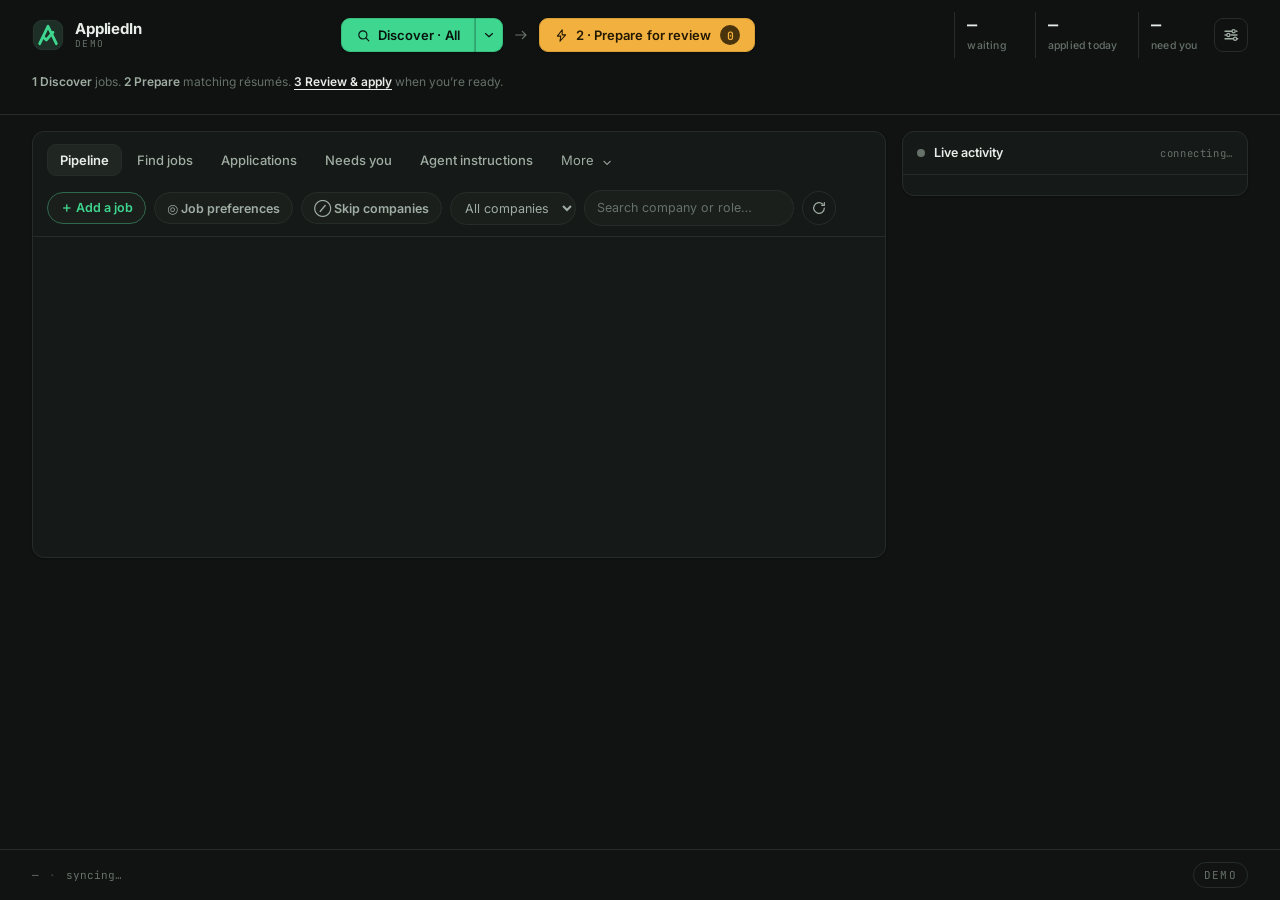
==== commit 633291e3: "UI updates" ====
--- a/web/dashboard.html
+++ b/web/dashboard.html
@@ -12,6 +12,8 @@
     />
     <link rel="stylesheet" href="styles.css" />
     <link rel="stylesheet" href="career-board.css" />
+    <link rel="stylesheet" href="cosign-board.css" />
+    <link rel="stylesheet" href="motion.css" />
     <link
       rel="icon"
       type="image/svg+xml"
@@ -452,8 +454,10 @@
           <nav id="find-jobs-views" aria-label="Ways to find jobs" hidden>
             <button type="button" class="chip" data-find-view="fresh" aria-pressed="false">Fresh</button>
             <button type="button" class="chip" data-find-view="career-ops" aria-pressed="false">Career Ops search</button>
+            <button type="button" class="chip" data-find-view="cosign" aria-pressed="false">Cosign</button>
           </nav>
           <career-board id="career-ops-board" hidden></career-board>
+          <cosign-board id="cosign-board" hidden></cosign-board>
           <section id="steering-panel" class="steering-dialog" aria-labelledby="steering-title" hidden></section>
           <section id="pane" class="pane"></section>
         </main>
@@ -505,6 +509,7 @@
 
     <script src="config.js"></script>
     <script src="career-board.js" type="module"></script>
+    <script src="cosign-board.js" type="module"></script>
     <script src="app.js" type="module"></script>
     <div id="qpicker" class="copicker qpicker" role="dialog" aria-label="Browser controls" hidden>
       <div class="cp-role-h">Browser controls<button id="q-close" type="button" class="iconbtn" aria-label="Close browser controls">✕</button></div>
--- a/web/styles.css
+++ b/web/styles.css
@@ -3705,13 +3705,19 @@
 .fs-sum b { color: var(--fg); font-weight: 600; }
 .fs-run {
   flex: none;
+  min-width: 0;
+  max-width: 100%;
+  box-sizing: border-box;
   border-color: color-mix(in srgb, var(--scan) 45%, transparent);
   background: color-mix(in srgb, var(--scan) 12%, transparent);
   color: var(--scan);
   font-size: 12.5px;
   font-weight: 600;
   padding: 6px 14px;
-  white-space: nowrap;
+  /* Company counts and date windows must fit the narrow discovery rail. */
+  white-space: normal;
+  overflow-wrap: anywhere;
+  line-height: 1.45;
 }
 .fs-run:hover:not(:disabled) { background: color-mix(in srgb, var(--scan) 22%, transparent); }
 .fs-run:disabled { opacity: 0.45; cursor: default; }
@@ -4446,6 +4452,9 @@
 /* Keep the job workflow visible; group secondary views and controls. */
 #find-jobs-views { display:flex; gap:8px; padding:10px 14px; border-bottom:1px solid var(--border); }
 #find-jobs-views[hidden] { display:none; }
+#find-jobs-views .chip.active { background:var(--fg); color:var(--bg); border-color:var(--fg); font-weight:600; }
+/* Cosign has its own composer; the pipeline's company filter and search do nothing there. */
+.cosign-page #co-filter, .cosign-page #search, .cosign-page #refresh-btn { display:none; }
 #tabs { overflow:visible; flex-wrap:wrap; align-items:center; }
 .nav-more { position:relative; }
 .nav-more > summary { list-style:none; display:flex; gap:8px; align-items:center; cursor:pointer; padding:7px 12px; border:1px solid transparent; border-radius:var(--r-md); font-size:13px; color:var(--muted); }
@@ -4488,3 +4497,42 @@
 .steering-status { flex:1; min-width:150px; font-size:12px; line-height:1.5; color:var(--muted); }
 .steering-save { background:var(--scan); color:var(--scan-ink); border-color:var(--scan); }
 @media(max-width:600px) { .steering-dialog header, .steering-dialog footer, .steering-body { padding:14px; } .steering-status { flex-basis:100%; } .steering-meta { flex-wrap:wrap; } }
+
+/* ─── Cosign polish ──────────────────────────────────────────────────────────
+   Quieter surfaces in the Cosign board's style. Amber keeps its meaning (needs
+   attention), so the Needs you section and its cards use it rather than green. */
+
+/* Status breakdown: one slim bar, the counts as a quiet legend under it. */
+.deck-breakdown { display: block; padding: 4px 0 10px; }
+.bd-bar { display: flex; gap: 2px; height: 6px; margin-bottom: 7px; border-radius: 999px; overflow: hidden; background: var(--card-2); }
+.bd-seg { display: block; flex: 0 1 0; min-width: 3px; height: 100%; background: var(--faint);
+  transition: flex-grow .6s cubic-bezier(.16, 1, .3, 1); }
+.bd-seg.s-ok { background: var(--scan); }
+.bd-seg.s-warn, .bd-seg.s-live { background: var(--run); }
+.bd-seg.s-bad { background: var(--bad); }
+.bd-seg.s-found { background: var(--info); }
+.bd-seg.s-work { background: color-mix(in srgb, var(--scan) 55%, var(--faint)); }
+.bd-seg.s-dim { background: var(--border-2); }
+.bd-legend { display: flex; flex-wrap: wrap; gap: 4px 14px; font-size: 11px; color: var(--muted); }
+
+/* The how-to line recedes once it has been read a few times. */
+.deck-help { font-size: 12px; color: var(--faint); }
+.deck-help b { color: var(--muted); font-weight: 600; }
+
+/* Link chips as icons. */
+.rowlk { display: inline-flex !important; align-items: center; justify-content: center; width: 26px; height: 24px; padding: 0;
+  border-radius: 7px; font-family: inherit; text-transform: none; letter-spacing: 0; vertical-align: middle;
+  transition: color .15s cubic-bezier(.2, 0, 0, 1), border-color .15s cubic-bezier(.2, 0, 0, 1), background .15s cubic-bezier(.2, 0, 0, 1), transform .12s cubic-bezier(.2, 0, 0, 1); }
+.rowlk:hover { background: var(--card-2); }
+.rowlk:active { transform: scale(.94); }
+.rowlk.off { opacity: .22; }
+
+/* Needs you: white cards on the page, an amber edge for "waiting on you". */
+.ps-needs.has { border-color: color-mix(in srgb, var(--run) 40%, var(--border)); }
+.ps-needs.has > .ps-head { background: color-mix(in srgb, var(--run) 7%, var(--card)); }
+.ncard { background: var(--card); border-left-color: var(--run); border-radius: 10px; padding: 12px 14px; gap: 9px;
+  transition: border-color .15s cubic-bezier(.2, 0, 0, 1), transform .18s cubic-bezier(.16, 1, .3, 1), box-shadow .2s cubic-bezier(.2, 0, 0, 1); }
+.ncard:hover { border-left-color: var(--run); transform: translateY(-2px); box-shadow: var(--shadow-2); }
+.ncard:active { transform: translateY(0) scale(.99); }
+.nc-gate { color: color-mix(in srgb, var(--run) 75%, var(--muted)); border-color: color-mix(in srgb, var(--run) 35%, var(--border)); }
+@media (prefers-reduced-motion: reduce) { .bd-seg, .ncard, .rowlk { transition: none; } }
--- a/web/career-board.css
+++ b/web/career-board.css
@@ -239,7 +239,8 @@
 .cb-job-drawer { position:fixed; inset:0 0 0 auto; width:min(560px, 94vw); max-width:none; height:100dvh; max-height:none; margin:0; padding:0; border:0; border-left:1px solid var(--border-2); border-radius:0; background:var(--panel-solid, var(--panel)); color:var(--fg); box-shadow:-16px 0 60px #0004; }
 .cb-job-drawer[open] { display:flex; flex-direction:column; }
 .cb-job-drawer::backdrop { background:#0006; }
-body:has(.cb-job-drawer[open]) { overflow:hidden; }
+/* Only the overlay locks the page; the inline pane beside the list must not. */
+body:has(.cb-job-drawer:modal) { overflow:hidden; }
 .cb-drawer-head { display:flex; justify-content:space-between; align-items:center; padding:15px 22px; border-bottom:1px solid var(--border); flex-shrink:0; }
 .cb-drawer-head > span { font-size:12px; font-weight:500; }
 .cb-drawer-close { min-width:32px; min-height:32px; }
@@ -301,3 +302,176 @@
 .cb-application-row.needs-attention .cb-application-state { color:var(--warn, #e9b44c); }
 @media(max-width:1000px) { .cb-application-time { display:none; } .cb-application-row { grid-template-columns:minmax(0,1fr) auto auto; } .cb-application-row .cb-application-state { max-width:130px; } }
 @media(max-width:600px) { .cb-application-row { grid-template-columns:minmax(0,1fr) auto; gap:8px; } .cb-application-open { display:none; } .cb-application-row .cb-application-state { max-width:95px; } }
+/* Workflow-inspired polish: keep the sidebar and compact rows, clarify hierarchy. */
+.cb-flow-guide { display:flex; align-items:center; flex-wrap:wrap; list-style:none; margin:9px 0 0; padding:0; gap:9px; color:var(--muted); font-size:11px; }
+.cb-flow-guide li { display:flex; align-items:center; gap:6px; }
+.cb-flow-guide li + li::before { content:'→'; margin-right:3px; color:var(--border-2); }
+.cb-flow-guide li > span { font-size:9px; font-variant-numeric:tabular-nums; color:var(--scan); }
+.cb-search-title { display:flex; align-items:center; justify-content:space-between; }
+.cb-search-title > span { color:var(--muted); font-size:9px; font-weight:400; text-transform:uppercase; letter-spacing:.06em; }
+.cb-search-column .cb-network { background:color-mix(in srgb, var(--card) 60%, var(--panel)); }
+.cb-search-column .cb-search-fields textarea, #cb-search-query { line-height:1.6; }
+.cb-results-heading h3, .cb-applications h3 { letter-spacing:-.02em; }
+.cb-results .cb-job-meta .cb-score { border:1px solid color-mix(in srgb, var(--scan) 25%, var(--border)); border-radius:20px; padding:3px 8px; color:var(--scan); background:color-mix(in srgb, var(--scan) 5%, var(--panel)); font-variant-numeric:tabular-nums; }
+.cb-application-columns, .cb-application-row { grid-template-columns:minmax(0,1fr) 180px 90px 52px; }
+.cb-application-columns { display:grid; gap:10px; padding:0 0 9px; font-size:9px; text-transform:uppercase; letter-spacing:.055em; color:var(--muted); }
+.cb-application-row { padding:7px 0; min-height:32px; }
+.cb-application-row:hover { background:var(--card); }
+.cb-application-row .cb-application-state { justify-self:start; max-width:100%; box-sizing:border-box; padding:4px 7px; border:1px solid var(--border); border-radius:5px; background:var(--card); line-height:1.4; color:var(--muted); }
+.cb-application-row .cb-application-state[data-phase=apply], .cb-application-row .cb-application-state[data-phase=applied] { color:var(--scan); border-color:color-mix(in srgb, var(--scan) 22%, var(--border)); background:color-mix(in srgb, var(--scan) 5%, var(--panel)); }
+.cb-application-row.needs-attention .cb-application-state { color:var(--warn, #e9b44c); }
+.cb-application-group > summary { padding:9px 0; }
+.cb-application-group > summary > span { padding:1px 5px; border-radius:4px; background:var(--card); }
+.cb-receipt { border:1px solid var(--border-2); border-radius:var(--r-md); overflow:hidden; background:var(--card); }
+.cb-receipt > header { display:flex; justify-content:space-between; align-items:center; flex-wrap:wrap; gap:8px; padding:13px 14px; border-bottom:1px solid var(--border); }
+.cb-receipt > header > span { font-size:10px; color:var(--muted); }
+.cb-receipt > header > strong { font-size:11px; font-weight:500; color:var(--fg); }
+.cb-receipt[data-outcome=complete] > header > strong { color:var(--scan); }
+.cb-receipt[data-outcome=attention] > header > strong { color:var(--warn, #e9b44c); }
+.cb-receipt dl { margin:0; padding:2px 14px; }
+.cb-receipt dl > div { display:flex; align-items:baseline; justify-content:space-between; gap:16px; padding:10px 0; border-bottom:1px dashed var(--border); font-size:11px; }
+.cb-receipt dl > div:last-child { border-bottom:0; }
+.cb-receipt dt { color:var(--muted); }
+.cb-receipt dd { margin:0; text-align:right; color:var(--fg); }
+.cb-receipt a { color:var(--scan); text-underline-offset:3px; }
+.cb-detail-application .cb-receipt > p { margin:0; padding:11px 14px; border-top:1px solid var(--border); font-size:10px; line-height:1.6; }
+@media(max-width:1100px) { .cb-application-columns, .cb-application-row { grid-template-columns:minmax(0,1fr) 135px 48px; } .cb-application-columns > span:nth-child(3), .cb-application-time { display:none; } }
+@media(max-width:600px) { .cb-application-columns { display:none; } .cb-application-row { grid-template-columns:minmax(0,1fr) 100px; } .cb-flow-guide { font-size:10px; gap:6px; } .cb-flow-guide li { gap:4px; } .cb-heading > div { min-width:0; } .cb-receipt dl > div { gap:10px; } }
+
+/* ═══ Cosign layout ════════════════════════════════════════════════════════
+   The board reads like the Cosign one: a hero, one search composer across the
+   top, a slim status strip, then the list beside the role it opens. Everything
+   above this section still applies; these rules only rearrange and restyle. */
+career-board { --cb-ease: cubic-bezier(.2, 0, 0, 1); --cb-out: cubic-bezier(.16, 1, .3, 1); }
+career-board .cb-page { overflow: clip; }
+
+/* Hero */
+career-board .cb-page > .cb-heading { position: relative; display: block; text-align: center; padding: 38px 24px 22px;
+  background: radial-gradient(60% 90% at 50% 0%, color-mix(in srgb, var(--scan) 7%, transparent), transparent 70%); }
+career-board .cb-eyebrow { margin: 0 0 10px; font-size: 11px; letter-spacing: .08em; text-transform: uppercase; color: var(--faint); }
+career-board .cb-page > .cb-heading h2 { margin: 0; font-size: 26px; font-weight: 600; letter-spacing: -.015em; line-height: 1.2; }
+career-board .cb-lede { max-width: 560px; margin: 10px auto 0 !important; color: var(--muted); font-size: 13px !important; line-height: 1.55; }
+career-board .cb-heading .cb-pipeline { position: absolute; top: 16px; right: 16px; border-radius: 999px; }
+
+/* Body: stacked, not a sidebar */
+career-board .cb-page > .cb-body { display: block; padding: 0; }
+career-board .cb-search-column { max-width: 900px; margin: 0 auto; padding: 0 24px 18px; }
+
+/* The composer card */
+career-board .cb-search-column .cb-network { display: grid; grid-template-columns: minmax(0, 1.7fr) minmax(220px, 1fr);
+  grid-template-areas: "brief brief" "fields options" "bar bar" "refine refine"; gap: 0 18px; padding: 0; overflow: hidden;
+  border: 1px solid var(--border-2); border-radius: var(--r-lg); background: var(--card); box-shadow: var(--shadow-1);
+  transition: border-color .15s var(--cb-ease), box-shadow .2s var(--cb-ease); }
+career-board .cb-search-column .cb-network:focus-within { border-color: color-mix(in srgb, var(--fg) 45%, var(--border-2)); box-shadow: var(--shadow-2); }
+career-board .cb-search-title { display: none; }
+career-board .cb-search-brief { grid-area: brief; margin: 0; padding: 14px 16px 12px; border-bottom: 1px solid var(--border); }
+career-board .cb-search-brief > label { font-size: 11px; font-weight: 500; letter-spacing: .04em; text-transform: uppercase; color: var(--faint); }
+career-board #cb-search-query { min-height: 44px; border: 0; padding: 4px 0; background: transparent; font-size: 15px; resize: none; }
+career-board #cb-search-query:focus-visible { outline: none; }
+career-board .cb-search-column .cb-search-fields { grid-area: fields; display: grid; grid-template-columns: 1fr 1fr; gap: 12px; padding: 14px 0 14px 16px; margin: 0; }
+career-board .cb-search-fields label { font-size: 11.5px; color: var(--muted); }
+career-board .cb-search-fields textarea { margin-top: 6px; border-radius: var(--r-md); }
+career-board .cb-search-column .cb-search-options { grid-area: options; flex-direction: column; align-items: stretch; gap: 12px;
+  padding: 14px 16px 14px 0; margin: 0; border: 0; }
+career-board .cb-client { border-radius: 999px !important; padding: 6px 10px !important; }
+career-board .cb-board-picker label { border-radius: 999px; padding: 5px 10px; transition: border-color .15s var(--cb-ease), background .15s var(--cb-ease); }
+career-board .cb-search-column .cb-network > .cb-toolbar { grid-area: bar; margin: 0; padding: 10px 16px; gap: 10px;
+  border-top: 1px solid var(--border); background: color-mix(in srgb, var(--card-2) 55%, transparent); }
+career-board .cb-search-column .cb-network > .cb-toolbar select { border-radius: 999px; padding: 6px 10px; }
+career-board .cb-search-column .cb-search-hint { display: inline; margin-right: auto; color: var(--faint); font-size: 11.5px; }
+career-board .cb-search-column .cb-network-start { width: auto; min-width: 120px; margin: 0; padding: 8px 18px; border-radius: 9px;
+  background: var(--scan); color: var(--scan-ink); border-color: var(--scan); }
+career-board .cb-search-column .cb-network-continue, career-board .cb-search-column .cb-network-stop { flex: 0 0 auto; border-radius: 9px; }
+career-board .cb-refine { grid-area: refine; margin: 0; padding: 10px 16px; border-top: 1px solid var(--border); font-size: 12px; }
+career-board .cb-refine > summary, career-board .cb-settings > summary { cursor: pointer; color: var(--muted); list-style: none; }
+career-board .cb-refine > summary:hover, career-board .cb-settings > summary:hover { color: var(--fg); }
+career-board .cb-search-column .cb-settings { margin: 10px 0 0; padding: 0 4px; border: 0; text-align: center; }
+career-board .cb-settings[open] { text-align: left; }
+career-board .cb-search-column .cb-sources { grid-template-columns: repeat(auto-fill, minmax(170px, 1fr)); }
+
+/* Status strip, applications and results heading */
+career-board .cb-results { padding: 0; border-top: 1px solid var(--border); }
+career-board .cb-results > :is(.cb-message, .cb-coverage, .cb-progress, .cb-applications) { margin: 14px 24px 0; }
+career-board .cb-results-heading, career-board .cb-count { display: none !important; }
+career-board .cb-coverage, career-board .cb-progress { border-radius: var(--r-md); }
+
+career-board .cb-applications { border: 1px solid var(--border); border-radius: var(--r-md); padding: 14px 16px; background: var(--card); }
+career-board .cb-application-row { padding: 10px 2px; transition: background-color .15s var(--cb-ease); }
+career-board .cb-application-row:hover { background: var(--panel); }
+career-board .cb-application-row .cb-application-state { display: inline-flex; align-items: center; gap: 6px; border-radius: 999px; }
+career-board .cb-application-row.is-active .cb-live-dot { width: 9px; height: 9px; background: transparent; border: 1.5px solid currentColor;
+  border-right-color: transparent; animation: cb-turn .8s linear infinite; }
+career-board .cb-application-row.is-applied .cb-application-state::before { content: ""; width: 3px; height: 6px; margin: 0 2px 1px 1px;
+  border: solid currentColor; border-width: 0 1.5px 1.5px 0; transform: rotate(45deg); }
+@keyframes cb-turn { to { transform: rotate(1turn); } }
+
+/* The workspace: list on the left, the role it opens on the right */
+career-board .cb-workspace { display: grid; grid-template-columns: minmax(320px, 420px) minmax(0, 1fr); margin-top: 16px; border-top: 1px solid var(--border); min-height: 560px; }
+career-board .cb-list-pane { display: flex; flex-direction: column; min-width: 0; border-right: 1px solid var(--border); }
+career-board .cb-list-pane > .cb-filters { margin: 0; padding: 10px 16px; border-bottom: 1px solid var(--border); gap: 8px; }
+career-board .cb-list-pane > .cb-filters select { border-radius: 999px; padding: 5px 10px; font-size: 12px; }
+career-board .cb-list-pane > .cb-actions { margin: 0; padding: 8px 16px; border: 0; border-bottom: 1px solid var(--border); border-radius: 0; background: transparent; }
+career-board .cb-list-pane > .cb-actions.has-selection { position: sticky; top: var(--deck-height, 0); z-index: 2; background: color-mix(in srgb, var(--panel) 92%, transparent); backdrop-filter: blur(8px); }
+career-board .cb-list-pane > .cb-apply-help { margin: 8px 16px 0; }
+career-board .cb-page .cb-list { max-height: 760px; margin: 0; overflow: auto; scrollbar-gutter: stable; }
+
+career-board .cb-results .cb-job, career-board .cb-results .cb-job-compact { position: relative; display: grid; grid-template-columns: 16px 34px minmax(0, 1fr) auto;
+  align-items: start; gap: 11px; margin: 0; padding: 13px 16px; border: 0; border-bottom: 1px solid var(--border); border-radius: 0;
+  background: transparent; cursor: pointer; transition: background-color .15s var(--cb-ease); }
+career-board .cb-results .cb-job::before { content: ""; position: absolute; inset: 0 auto 0 0; width: 2px; background: var(--scan);
+  transform: scaleY(0); transition: transform .18s var(--cb-ease); }
+career-board .cb-results .cb-job:hover, career-board .cb-results .cb-job.is-active { background: var(--card); }
+career-board .cb-results .cb-job.is-active::before { transform: scaleY(1); }
+career-board .cb-results .cb-job > input { margin-top: 3px; }
+career-board .cb-company-mark { width: 34px; height: 34px; border-radius: 7px; font-size: 11px; }
+career-board .cb-job-title { font-size: 13.5px; font-weight: 500; line-height: 1.35; text-align: left; }
+career-board .cb-job-info p { margin: 2px 0 0; font-size: 12px; }
+career-board .cb-job-info small { font-size: 10.5px; letter-spacing: .03em; text-transform: uppercase; color: var(--faint); }
+career-board .cb-results .cb-job-meta { display: flex; flex-direction: column; align-items: flex-end; gap: 6px; }
+career-board .cb-details-link { display: none; }
+career-board .cb-score { border-radius: 999px; }
+career-board .cb-state-label { max-width: 130px; overflow: hidden; text-overflow: ellipsis; font-size: 10.5px; }
+career-board .cb-pagination { margin: 0; padding: 10px 16px; border-top: 1px solid var(--border); }
+
+/* The role opens beside the list on a wide screen */
+career-board .cb-detail-empty { display: none; }
+@media (min-width: 1000px) {
+  career-board .cb-detail-empty { display: grid; place-items: center; color: var(--faint); font-size: 13px; }
+  career-board .cb-workspace:has(.cb-job-drawer[open]) .cb-detail-empty { display: none; }
+  career-board .cb-workspace .cb-job-drawer:not(:modal) { position: static; inset: auto; width: auto; height: auto; max-height: 820px;
+    margin: 0; padding: 0; border: 0; border-radius: 0; box-shadow: none; background: transparent; color: var(--fg); overflow: hidden; }
+  career-board .cb-workspace .cb-job-drawer[open]:not(:modal) { display: flex; flex-direction: column; }
+  career-board .cb-workspace .cb-job-drawer:not(:modal) .cb-drawer-head { display: none; }
+  career-board .cb-workspace .cb-job-drawer:not(:modal) .cb-drawer-content { padding: 30px 40px 34px; overflow: auto; animation: cb-reveal .18s var(--cb-ease) backwards; }
+  career-board .cb-workspace .cb-job-drawer:not(:modal) .cb-drawer-content h2 { font-size: 24px; letter-spacing: -.012em; }
+  career-board .cb-workspace .cb-job-drawer:not(:modal) .cb-drawer-foot { position: sticky; bottom: 0; padding: 10px 40px; border-top: 1px solid var(--border);
+    background: color-mix(in srgb, var(--panel) 92%, transparent); backdrop-filter: blur(8px); }
+  career-board .cb-workspace .cb-job-drawer:not(:modal) .cb-drawer-done { display: none; }
+}
+@keyframes cb-reveal { from { opacity: 0; } }
+/* On a phone the overlay drawer slides in, as the dashboard's other panels do. */
+career-board .cb-job-drawer:modal[open] { animation: cb-slide .3s var(--cb-out); }
+@keyframes cb-slide { from { opacity: .4; transform: translateX(28px); } }
+
+@media (max-width: 999px) {
+  career-board .cb-workspace { display: block; }
+  career-board .cb-list-pane { border-right: 0; }
+}
+@media (max-width: 720px) {
+  career-board .cb-page > .cb-heading { padding: 24px 16px 16px; text-align: left; }
+  career-board .cb-page > .cb-heading h2 { font-size: 21px; padding-right: 110px; }
+  career-board .cb-lede { margin-left: 0 !important; }
+  career-board .cb-search-column { padding: 0 12px 14px; }
+  career-board .cb-search-column .cb-network { grid-template-columns: 1fr; grid-template-areas: "brief" "fields" "options" "bar" "refine"; }
+  career-board .cb-search-column .cb-search-fields { grid-template-columns: 1fr; padding: 12px 14px 0; }
+  career-board .cb-search-column .cb-search-options { padding: 12px 14px; }
+  career-board .cb-results > :is(.cb-message, .cb-coverage, .cb-progress, .cb-applications) { margin: 12px 12px 0; }
+}
+@media (prefers-reduced-motion: reduce) {
+  career-board .cb-job-drawer, career-board .cb-job-drawer *, career-board .cb-live-dot { animation: none !important; }
+  career-board .cb-results .cb-job::before { transition: none; }
+}
+career-board .cb-list-pane > .cb-filters { flex-wrap: nowrap; font-size: 12px; }
+career-board .cb-list-pane > .cb-filters label { display: inline-flex; align-items: center; gap: 6px; min-width: 0; color: var(--muted); }
+career-board .cb-list-pane > .cb-filters select { max-width: 130px; min-width: 0; }
+career-board .cb-list-pane > .cb-filters .cb-result-count { margin-left: auto; margin-right: 0; white-space: nowrap; }
--- a/web/cosign-board.css
+++ b/web/cosign-board.css
@@ -0,0 +1,314 @@
+/* Cosign search: a quiet list-and-reader layout. Motion follows cosign.co's own
+   vocabulary — an odometer count, a rolodex of example searches, blur-in status
+   text — and all of it stops under prefers-reduced-motion. */
+cosign-board {
+  --co-ease: cubic-bezier(.2, 0, 0, 1);
+  --co-out: cubic-bezier(.16, 1, .3, 1);
+  display: block; margin: 12px 0;
+}
+cosign-board[hidden] { display: none; }
+/* clip, not hidden: hidden would make this a scroll container and stop the
+   selection bar sticking to the bottom of the window. */
+.co-page { border: 1px solid var(--border); border-radius: var(--r-md); background: var(--panel); overflow: clip; }
+.co-sr { position: absolute; width: 1px; height: 1px; overflow: hidden; clip: rect(0 0 0 0); white-space: nowrap; }
+.co-link { background: none; border: 0; padding: 0; color: var(--muted); font: inherit; font-size: 12px; text-decoration: underline; text-underline-offset: 3px; text-decoration-color: var(--border-2); }
+.co-link:hover { color: var(--fg); text-decoration-color: currentColor; }
+
+/* ─── Hero and composer ─── */
+.co-hero { padding: 38px 24px 22px; text-align: center;
+  background: radial-gradient(60% 90% at 50% 0%, color-mix(in srgb, var(--scan) 7%, transparent), transparent 70%); }
+.co-eyebrow { margin: 0 0 10px; font-size: 11px; letter-spacing: .08em; text-transform: uppercase; color: var(--faint); }
+.co-hero h2 { margin: 0; font-size: 26px; font-weight: 600; letter-spacing: -.015em; line-height: 1.2; }
+.co-sub { margin: 10px auto 22px; max-width: 520px; color: var(--muted); font-size: 13px; line-height: 1.55; }
+.co-count { display: inline-flex; height: 1.2em; line-height: 1.2; overflow: hidden; vertical-align: bottom; font-variant-numeric: tabular-nums; }
+.co-digit { position: relative; display: inline-block; height: 1.2em; overflow: hidden; }
+.co-digit-w { visibility: hidden; }
+.co-reel { position: absolute; inset: 0 auto auto 0; width: 100%; display: flex; flex-direction: column; align-items: center;
+  transform: translateY(var(--to)); animation: co-reel 1.1s var(--co-out) var(--delay) both; }
+.co-reel > span { height: 1.2em; flex-shrink: 0; }
+@keyframes co-reel { from { transform: translateY(0); } }
+
+/* The search row and the filter rail are separate rows, so a long city label
+   widens its pill instead of pushing the Search button onto a line of its own. */
+.co-composer { max-width: 860px; margin: 0 auto; border: 1px solid var(--border-2); border-radius: var(--r-lg);
+  background: var(--card); text-align: left; box-shadow: var(--shadow-1);
+  transition: border-color .15s var(--co-ease), box-shadow .2s var(--co-ease); }
+.co-composer:focus-within { border-color: color-mix(in srgb, var(--fg) 55%, var(--border-2)); box-shadow: var(--shadow-2); }
+.co-compose-top { display: flex; align-items: center; gap: 8px; padding: 7px 7px 7px 4px; }
+.co-query { position: relative; flex: 1; display: flex; align-items: center; gap: 10px; padding: 0 10px; color: var(--muted); min-height: 42px; min-width: 0; }
+.co-term { flex: 1; min-width: 0; border: 0; outline: 0; background: transparent; color: var(--fg); font: inherit; font-size: 15px; }
+.co-term::-webkit-search-cancel-button { filter: grayscale(1); }
+.co-example-slot { position: absolute; left: 37px; right: 10px; top: 50%; translate: 0 -50%; pointer-events: none;
+  perspective: 12rem; overflow: hidden; white-space: nowrap; text-overflow: ellipsis; color: var(--faint); font-size: 15px; line-height: 1.4; }
+.co-example { display: inline-block; transform-origin: 50% 100%; }
+.co-example.co-flip { animation: co-rolodex .46s var(--co-out); }
+@keyframes co-rolodex { from { opacity: 0; filter: blur(2px); transform: translateY(100%) rotateX(-55deg); } }
+.co-go { min-width: 96px; height: 38px; border-radius: 9px; font-size: 13px; transition: transform .12s var(--co-ease), filter .15s ease; }
+.co-go:active:not(:disabled) { transform: scale(.97); }
+.co-refine { display: flex; flex-wrap: wrap; align-items: center; gap: 6px; padding: 8px 10px;
+  border-top: 1px solid var(--border); border-radius: 0 0 var(--r-lg) var(--r-lg); background: color-mix(in srgb, var(--card-2) 55%, transparent); }
+.co-pillsel { position: relative; }
+.co-pillsel::after { content: ""; position: absolute; right: 11px; top: 50%; width: 5px; height: 5px; pointer-events: none;
+  border-right: 1.5px solid var(--muted); border-bottom: 1.5px solid var(--muted); transform: translateY(-70%) rotate(45deg); }
+.co-refine select, .co-cities-btn, .co-remote { height: 30px; border-radius: 999px; border: 1px solid var(--border); background: var(--panel);
+  color: var(--fg); font: inherit; font-size: 12.5px; transition: border-color .15s var(--co-ease), background .15s var(--co-ease), transform .12s var(--co-ease); }
+.co-refine select { appearance: none; -webkit-appearance: none; padding: 0 28px 0 12px; cursor: pointer; }
+.co-refine select:hover, .co-cities-btn:hover { border-color: var(--border-2); }
+.co-pillsel.co-on select, .co-cities-btn.co-on { border-color: color-mix(in srgb, var(--scan) 55%, var(--border)); background: color-mix(in srgb, var(--scan) 8%, var(--panel)); }
+.co-remote { padding: 0 12px; color: var(--muted); }
+.co-remote[aria-pressed="true"] { background: var(--fg); color: var(--bg); border-color: var(--fg); font-weight: 600; }
+.co-refine :is(select, button):active:not(:disabled) { transform: scale(.97); }
+.co-prefs { margin: 12px 0 0; color: var(--muted); font-size: 12px; }
+.co-prefs b { color: var(--fg); font-weight: 500; }
+
+/* A progress line that creeps but never claims to finish; it leaves on arrival. */
+.co-loadbar { height: 2px; background: var(--scan); transform: scaleX(0); transform-origin: 0; opacity: 0; transition: opacity .2s ease .1s; }
+cosign-board.co-loading .co-loadbar { opacity: 1; transition: none; animation: co-creep 1.2s ease-out both; }
+@keyframes co-creep { from { transform: scaleX(0); } 45% { transform: scaleX(.72); } to { transform: scaleX(.92); } }
+
+/* ─── Workspace: list left, reader right ─── */
+.co-workspace { display: grid; grid-template-columns: minmax(300px, 400px) 1fr; border-top: 1px solid var(--border); min-height: 560px; }
+.co-list-pane { position: relative; display: flex; flex-direction: column; border-right: 1px solid var(--border); min-width: 0; }
+.co-list-head { display: flex; align-items: center; justify-content: space-between; gap: 10px; padding: 12px 16px; border-bottom: 1px solid var(--border); font-size: 12px; }
+.co-status { color: var(--muted); font-variant-numeric: tabular-nums; }
+.co-status.co-error { color: var(--bad); }
+.co-swap { animation: co-status .18s var(--co-ease) backwards; }
+@keyframes co-status { from { opacity: 0; filter: blur(4px); transform: translateY(-4px); } }
+.co-list { list-style: none; margin: 0; padding: 0; max-height: 720px; overflow: auto; scrollbar-gutter: stable; transition: opacity .2s var(--co-ease); }
+cosign-board.co-loading .co-list { opacity: .55; }
+
+.co-row { position: relative; display: flex; align-items: stretch; border-bottom: 1px solid var(--border); }
+.co-row::before { content: ""; position: absolute; inset: 0 auto 0 0; width: 2px; background: var(--scan); transform: scaleY(0); transition: transform .18s var(--co-ease); }
+.co-row[aria-selected="true"] { background: var(--card); }
+.co-row[aria-selected="true"]::before { transform: scaleY(1); }
+.co-row:hover { background: var(--card); }
+.co-row.co-enter { animation: co-rise .3s var(--co-ease) both; animation-delay: calc(var(--i) * 28ms); }
+@keyframes co-rise { from { opacity: 0; filter: blur(2px); transform: translateY(.4rem); } }
+.co-dim .co-row-title, .co-dim .co-logo { opacity: .5; }
+.co-pick { display: flex; align-items: flex-start; padding: 16px 0 0 14px; cursor: pointer; }
+.co-pick input { width: 15px; height: 15px; margin: 0; accent-color: var(--scan); cursor: pointer; }
+.co-pick input:disabled { cursor: default; opacity: .35; }
+.co-open { flex: 1; min-width: 0; display: flex; align-items: flex-start; gap: 11px; padding: 13px 14px 13px 11px; border: 0; background: none; text-align: left; font: inherit; }
+.co-row-text { flex: 1; min-width: 0; display: flex; flex-direction: column; gap: 1px; }
+.co-row-title { font-size: 13.5px; font-weight: 500; line-height: 1.35; color: var(--fg); }
+.co-row-company { font-size: 12.5px; color: var(--fg); opacity: .85; }
+.co-row-meta { font-size: 12px; color: var(--muted); overflow: hidden; white-space: nowrap; text-overflow: ellipsis; }
+.co-row-side { display: flex; flex-direction: column; align-items: flex-end; gap: 6px; flex-shrink: 0; }
+.co-row-side time { font-size: 10.5px; letter-spacing: .04em; text-transform: uppercase; color: var(--faint); white-space: nowrap; }
+.co-tag { font-size: 10.5px; padding: 1px 7px; border-radius: 999px; border: 1px solid var(--border-2); color: var(--muted); white-space: nowrap; max-width: 130px; overflow: hidden; text-overflow: ellipsis; }
+.co-tag-on { border-color: color-mix(in srgb, var(--scan) 45%, transparent); color: var(--scan); }
+
+.co-logo { flex-shrink: 0; border-radius: 6px; object-fit: cover; background: var(--card-2); border: 1px solid var(--border); }
+.co-logo-text { display: inline-flex; align-items: center; justify-content: center; width: var(--s); height: var(--s); font-size: calc(var(--s) * .36); font-weight: 600; color: var(--muted); }
+
+.co-more { margin: 14px auto; }
+.co-selbar { position: sticky; bottom: 0; display: flex; flex-direction: column; gap: 6px; padding: 10px 14px; margin-top: auto;
+  border-top: 1px solid var(--border-2); background: color-mix(in srgb, var(--panel) 92%, transparent); backdrop-filter: blur(8px);
+  font-size: 12.5px; animation: co-rise .2s var(--co-ease) both; }
+.co-selcount { font-weight: 600; font-variant-numeric: tabular-nums; }
+.co-selrow { display: flex; align-items: center; gap: 10px; }
+.co-selrow .co-selcount { white-space: nowrap; }
+.co-selrow .btn { padding: 7px 11px; }
+.co-selrow .co-spacer { min-width: 0; }
+.co-selnote { margin: 0; color: var(--faint); font-size: 11.5px; line-height: 1.45; }
+.co-all { display: inline-flex; align-items: center; gap: 7px; margin-right: 4px; cursor: pointer; font-size: 12px; color: var(--fg); font-variant-numeric: tabular-nums; }
+.co-all input { width: 15px; height: 15px; margin: 0; accent-color: var(--scan); cursor: pointer; }
+.co-list-head .co-status { margin-right: auto; }
+.co-spacer { flex: 1; }
+
+.co-detail { min-width: 0; max-height: 780px; overflow: auto; }
+.co-empty-detail { display: grid; place-items: center; height: 100%; min-height: 300px; color: var(--faint); font-size: 13px; padding: 24px; text-align: center; }
+.co-detail-body { padding: 30px 40px 40px; max-width: 760px; animation: co-reveal .18s var(--co-ease) backwards; }
+@keyframes co-reveal { from { opacity: 0; } }
+.co-back { display: none; margin-bottom: 16px; }
+.co-detail-org { display: flex; align-items: center; gap: 12px; font-size: 13.5px; font-weight: 500; }
+.co-detail-org small { display: block; font-size: 12px; font-weight: 400; color: var(--muted); }
+.co-detail h3 { margin: 20px 0 8px; font-size: 24px; font-weight: 600; letter-spacing: -.012em; line-height: 1.25; }
+.co-detail-meta { margin: 0; color: var(--muted); font-size: 12.5px; }
+.co-detail-pay { margin: 6px 0 0; font-size: 13px; font-weight: 600; font-variant-numeric: tabular-nums; }
+.co-note { margin: 14px 0 0; padding: 9px 12px; border-radius: var(--r-sm); background: color-mix(in srgb, var(--run) 10%, transparent); color: var(--fg); font-size: 12.5px; }
+.co-detail-actions { display: flex; flex-wrap: wrap; align-items: center; gap: 8px; margin-top: 20px; }
+.co-detail-actions .btn { padding: 9px 16px; }
+.co-hint { margin: 10px 0 0; color: var(--faint); font-size: 11.5px; }
+.co-detail hr { border: 0; border-top: 1px solid var(--border); margin: 26px 0; }
+.co-desc { white-space: pre-line; overflow-wrap: anywhere; font-size: 13.5px; line-height: 1.7; color: var(--fg); opacity: .92; }
+.co-desc.co-collapsed { position: relative; max-height: 18rem; overflow: clip; }
+.co-desc.co-collapsed::after { content: ""; position: absolute; inset: auto 0 0; height: 4rem; pointer-events: none;
+  background: linear-gradient(transparent, var(--panel)); backdrop-filter: blur(3px);
+  -webkit-mask-image: linear-gradient(#0000, #000); mask-image: linear-gradient(#0000, #000); }
+.co-expand { margin-top: 12px; }
+
+/* ─── City picker ─── */
+.co-cities { position: relative; }
+.co-cities-btn { display: inline-flex; align-items: center; gap: 6px; max-width: 240px; padding: 0 11px; cursor: pointer; }
+.co-cities-btn:hover { border-color: var(--border-2); }
+.co-cities-btn svg { flex-shrink: 0; color: var(--muted); }
+.co-cities-label { overflow: hidden; white-space: nowrap; text-overflow: ellipsis; }
+.co-cities-btn[aria-expanded="true"] svg:last-child { rotate: 180deg; }
+.co-cities-btn svg:last-child { transition: rotate .18s var(--co-ease); }
+.co-cities-pop { position: absolute; z-index: 30; top: calc(100% + 6px); left: 0; width: min(300px, calc(100vw - 48px));
+  display: flex; flex-direction: column; gap: 8px; padding: 10px; border: 1px solid var(--border-2); border-radius: var(--r-md);
+  background: var(--panel-solid); box-shadow: var(--shadow-2); transform-origin: 0 0; animation: co-pop .16s var(--co-ease) both; }
+@keyframes co-pop { from { opacity: 0; transform: scale(.97) translateY(-4px); } }
+.co-scope { display: grid; grid-template-columns: 1fr 1fr; padding: 3px; gap: 3px; border-radius: var(--r-sm); background: var(--card-2); }
+.co-scope button { height: 28px; border: 0; border-radius: 5px; background: transparent; color: var(--muted); font: inherit; font-size: 12.5px; font-weight: 500;
+  transition: background .15s var(--co-ease), color .15s var(--co-ease); }
+.co-scope button[aria-checked="true"] { background: var(--panel); color: var(--fg); box-shadow: var(--shadow-1); font-weight: 600; }
+.co-preferred { align-self: flex-start; text-align: left; }
+.co-cities-filter { height: 32px; border: 1px solid var(--border); border-radius: var(--r-sm); padding: 0 9px; background: var(--card); color: var(--fg); font: inherit; font-size: 12.5px; outline: 0; }
+.co-cities-filter:focus { border-color: var(--fg); }
+.co-cities-note { margin: 0; color: var(--faint); font-size: 11.5px; }
+.co-cities-list { max-height: 232px; overflow: auto; margin: 0 -4px; }
+.co-city-opt { display: flex; align-items: center; gap: 8px; padding: 6px 6px; border-radius: 5px; font-size: 13px; cursor: pointer; }
+.co-city-opt:hover { background: var(--card-2); }
+.co-city-opt.co-on { font-weight: 600; }
+.co-city-opt input { width: 15px; height: 15px; margin: 0; accent-color: var(--scan); }
+.co-city-opt:has(input:disabled) { opacity: .45; cursor: default; }
+.co-cities-foot { display: flex; align-items: center; justify-content: space-between; padding-top: 8px; border-top: 1px solid var(--border); }
+.co-cities-foot .co-link[hidden] + .btn { margin-left: auto; }
+
+/* ─── Search motion: the button, per-city pills, placeholder rows ─── */
+.co-go { display: inline-grid; place-items: center; }
+.co-go > * { grid-area: 1 / 1; }
+.co-go-text { transition: opacity .12s var(--co-ease), filter .12s var(--co-ease); }
+.co-go[data-state="busy"] .co-go-text, .co-go[data-state="done"] .co-go-text { opacity: 0; filter: blur(3px); }
+.co-go-icon { display: inline-flex; }
+.co-spinner { display: inline-block; width: 13px; height: 13px; border-radius: 50%; border: 1.6px solid currentColor; border-right-color: transparent;
+  animation: co-turn .7s linear infinite; }
+@keyframes co-turn { to { transform: rotate(1turn); } }
+.co-check { width: 15px; height: 15px; animation: co-morph .24s var(--co-ease) backwards; }
+.co-check path { stroke-dasharray: 24; animation: co-draw .22s ease-out .04s both; }
+@keyframes co-morph { from { opacity: 0; transform: scale(.7); } }
+@keyframes co-draw { from { stroke-dashoffset: 24; } to { stroke-dashoffset: 0; } }
+
+.co-list-head { flex-wrap: wrap; }
+.co-progress { display: flex; flex-wrap: wrap; gap: 6px; width: 100%; }
+.co-progress:empty, .co-progress[hidden] { display: none; }
+.co-pill { display: inline-flex; align-items: center; gap: 5px; height: 24px; padding: 0 9px 0 7px; border-radius: 999px;
+  border: 1px solid var(--border); color: var(--muted); font-size: 11.5px; animation: co-status .18s var(--co-ease) backwards;
+  transition: border-color .2s var(--co-ease), color .2s var(--co-ease); }
+.co-pill b { font-weight: 600; font-variant-numeric: tabular-nums; color: var(--fg); display: inline-block; }
+.co-pill b:empty { display: none; }
+.co-pill-icon { display: inline-flex; width: 13px; justify-content: center; }
+.co-pill .co-spinner { width: 10px; height: 10px; border-width: 1.4px; }
+.co-pill .co-check { width: 12px; height: 12px; }
+.co-pill[data-state="done"] { color: var(--fg); border-color: color-mix(in srgb, var(--scan) 40%, var(--border)); }
+.co-pill[data-state="done"] .co-pill-icon { color: var(--scan); }
+.co-pill[data-state="fail"] { color: var(--bad); border-color: color-mix(in srgb, var(--bad) 45%, var(--border)); }
+.co-x { font-size: 10px; animation: co-morph .2s var(--co-ease) backwards; }
+.co-tick { animation: co-tick .22s var(--co-ease) backwards; }
+@keyframes co-tick { from { opacity: 0; transform: translateY(70%); } }
+
+.co-skel { display: flex; gap: 11px; padding: 15px 16px 15px 43px; border-bottom: 1px solid var(--border);
+  animation: co-rise .3s var(--co-ease) both; animation-delay: calc(var(--i) * 40ms); }
+.co-skel-box { width: 34px; height: 34px; border-radius: 6px; flex-shrink: 0; }
+.co-skel-lines { flex: 1; display: flex; flex-direction: column; gap: 7px; padding-top: 2px; }
+.co-skel-lines i { display: block; height: 9px; border-radius: 4px; }
+.co-skel-lines i:nth-child(1) { width: 78%; } .co-skel-lines i:nth-child(2) { width: 42%; } .co-skel-lines i:nth-child(3) { width: 58%; }
+.co-skel-box, .co-skel-lines i {
+  background: linear-gradient(90deg, var(--card-2) 0%, color-mix(in srgb, var(--card-2) 40%, var(--border-2)) 50%, var(--card-2) 100%);
+  background-size: 300% 100%; animation: co-shimmer 1.3s ease-in-out infinite; animation-delay: calc(var(--i) * 70ms); }
+@keyframes co-shimmer { from { background-position: 100% 0; } to { background-position: 0 0; } }
+
+/* ─── Applications pane ─── */
+.co-pane-tabs { position: sticky; top: 0; z-index: 2; display: flex; gap: 4px; padding: 10px 40px 0; background: var(--panel); border-bottom: 1px solid var(--border); }
+.co-pane-tabs button { position: relative; padding: 8px 12px 10px; border: 0; background: none; color: var(--muted); font: inherit; font-size: 12.5px; font-weight: 500; }
+.co-pane-tabs button:disabled { opacity: .4; }
+.co-pane-tabs button[aria-selected="true"] { color: var(--fg); font-weight: 600; }
+.co-pane-tabs button::after { content: ""; position: absolute; left: 10px; right: 10px; bottom: -1px; height: 2px; border-radius: 2px; background: var(--scan);
+  transform: scaleX(0); transition: transform .22s var(--co-out); }
+.co-pane-tabs button[aria-selected="true"]::after { transform: scaleX(1); }
+.co-pane-tabs b { margin-left: 4px; padding: 0 6px; border-radius: 999px; background: var(--card-2); font-size: 11px; font-weight: 600; font-variant-numeric: tabular-nums; }
+.co-apps h3 { margin-top: 4px; }
+.co-apps-summary { margin: 0 0 12px; font-size: 13px; color: var(--muted); font-variant-numeric: tabular-nums; min-height: 1.2em; }
+.co-meter { display: flex; height: 6px; border-radius: 999px; overflow: hidden; background: var(--card-2); }
+.co-meter i { display: block; height: 100%; width: 0; transition: width .6s var(--co-out); }
+.co-meter [data-k="applied"] { background: var(--scan); }
+.co-meter [data-k="active"] { background: color-mix(in srgb, var(--info) 70%, transparent);
+  background-image: linear-gradient(90deg, transparent, color-mix(in srgb, #fff 35%, transparent), transparent);
+  background-size: 200% 100%; animation: co-shimmer 1.4s linear infinite; }
+.co-meter [data-k="attention"] { background: var(--run); }
+.co-meter [data-k="skipped"] { background: var(--border-2); }
+.co-app-list { list-style: none; margin: 18px 0 0; padding: 0; }
+.co-app { display: flex; align-items: flex-start; gap: 12px; padding: 12px 4px; border-bottom: 1px solid var(--border);
+  animation: co-rise .3s var(--co-ease) both; animation-delay: calc(var(--i) * 30ms); }
+.co-app[data-id]:not([data-id=""]) { cursor: pointer; }
+.co-app:hover { background: var(--card); }
+.co-app-icon { display: inline-flex; align-items: center; justify-content: center; width: 20px; height: 20px; flex-shrink: 0; margin-top: 1px; color: var(--info); }
+.co-app-icon .co-check { width: 16px; height: 16px; }
+.co-app[data-phase="applied"] .co-app-icon { color: var(--scan); }
+.co-app[data-phase="attention"] .co-app-icon { color: var(--run); }
+.co-app[data-status="skipped"] .co-app-icon { color: var(--faint); }
+.co-dot { width: 7px; height: 7px; border-radius: 50%; border: 1.5px solid var(--faint); }
+.co-mark { display: inline-flex; align-items: center; justify-content: center; width: 17px; height: 17px; border-radius: 50%; border: 1.5px solid currentColor;
+  font-size: 11px; font-weight: 700; animation: co-morph .2s var(--co-ease) backwards; }
+.co-app-text { flex: 1; min-width: 0; display: flex; flex-direction: column; gap: 1px; }
+.co-app-title { font-size: 13.5px; font-weight: 500; }
+.co-app-co { font-size: 12px; color: var(--muted); }
+.co-app-detail { margin-top: 6px; font-size: 12px; line-height: 1.5; color: var(--fg); opacity: .85; }
+.co-app[data-status="skipped"] .co-app-detail { color: var(--muted); }
+.co-answer { margin-left: 4px; color: var(--run); text-decoration-color: currentColor; }
+.co-app-side { display: flex; flex-direction: column; align-items: flex-end; gap: 3px; flex-shrink: 0; }
+.co-app-label { font-size: 12px; color: var(--muted); white-space: nowrap; }
+.co-app[data-phase="applied"] .co-app-label { color: var(--scan); font-weight: 600; }
+.co-app[data-phase="attention"]:not([data-status="skipped"]) .co-app-label { color: var(--run); font-weight: 600; }
+.co-app-score { font-size: 11px; font-weight: 600; color: var(--faint); font-variant-numeric: tabular-nums; }
+.co-clear-done { margin-top: 14px; }
+.co-live { margin-left: 4px; font-size: 12px; color: var(--muted); }
+.co-live[data-phase="applied"] { color: var(--scan); font-weight: 600; }
+
+/* Score → Tailor → Check → Apply → Submitted, with the line filling behind it. */
+.co-steps { position: relative; display: grid; grid-template-columns: repeat(5, 1fr); list-style: none; margin: 10px 0 2px; padding: 0; max-width: 380px; }
+.co-steps::before, .co-steps::after { content: ""; position: absolute; top: 8px; left: 10%; height: 2px; border-radius: 2px; }
+.co-steps::before { right: 10%; background: var(--border); }
+.co-steps::after { width: calc(80% * var(--at, 0) / 4); background: var(--scan); transition: width .6s var(--co-out); }
+.co-steps[data-state="stopped"]::after { background: color-mix(in srgb, var(--run) 60%, var(--scan)); }
+.co-steps li { position: relative; z-index: 1; display: flex; flex-direction: column; align-items: center; gap: 4px; font-size: 10.5px; color: var(--faint); }
+.co-steps i { display: inline-flex; align-items: center; justify-content: center; width: 18px; height: 18px; border-radius: 50%;
+  border: 1.5px solid var(--border-2); background: var(--panel); font-style: normal; font-size: 10px; font-weight: 700;
+  transition: border-color .2s var(--co-ease), background .2s var(--co-ease), color .2s var(--co-ease); }
+.co-steps .co-spinner { width: 10px; height: 10px; border-width: 1.4px; }
+.co-steps .co-check { width: 11px; height: 11px; }
+.co-steps li.done { color: var(--muted); }
+.co-steps li.done i { border-color: var(--scan); background: var(--scan); color: var(--scan-ink); }
+.co-steps li.active { color: var(--fg); font-weight: 600; }
+.co-steps li.active i { border-color: var(--info); color: var(--info); box-shadow: 0 0 0 4px color-mix(in srgb, var(--info) 14%, transparent); }
+.co-steps li.waiting { color: var(--fg); }
+.co-steps li.waiting i { border-color: var(--info); border-style: dashed; animation: co-turn 3s linear infinite; }
+.co-steps li.stopped { color: var(--run); font-weight: 600; }
+.co-steps li.stopped i { border-color: var(--run); color: var(--run); animation: co-morph .2s var(--co-ease) backwards; }
+.co-app[data-status="skipped"] .co-steps li.stopped { color: var(--muted); }
+.co-app[data-status="skipped"] .co-steps li.stopped i { border-color: var(--border-2); color: var(--muted); }
+.co-steps-toggle { font-size: 11.5px; margin-top: 2px; }
+.co-app[data-pk] { cursor: pointer; }
+.co-timeline { list-style: none; margin: 10px 0 2px; padding: 0 0 0 12px; border-left: 1.5px solid var(--border); cursor: default; }
+.co-timeline li { position: relative; display: flex; gap: 10px; padding: 4px 0; font-size: 12px; line-height: 1.45; }
+.co-timeline li::before { content: ""; position: absolute; left: -16.5px; top: 10px; width: 7px; height: 7px; border-radius: 50%; background: var(--border-2); }
+.co-timeline li:last-child::before { background: var(--info); box-shadow: 0 0 0 3px color-mix(in srgb, var(--info) 18%, transparent); }
+.co-timeline time { flex-shrink: 0; width: 58px; color: var(--faint); font-variant-numeric: tabular-nums; }
+.co-timeline li.co-tone-good::before { background: var(--scan); box-shadow: 0 0 0 3px color-mix(in srgb, var(--scan) 18%, transparent); }
+.co-timeline .co-tone-ask span { color: var(--run); }
+.co-timeline .co-tone-bad span { color: var(--bad); }
+.co-timeline li.co-new { animation: co-rise .3s var(--co-ease) both; }
+
+@media (max-width: 860px) {
+  .co-hero { padding: 24px 16px 14px; }
+  .co-hero h2 { font-size: 21px; }
+  .co-go { min-width: 0; padding-inline: 14px; }
+  /* Wrap rather than scroll: a scrolling rail would clip the city popover. */
+  .co-cities-btn { max-width: 190px; }
+  .co-workspace { grid-template-columns: 1fr; min-height: 0; }
+  .co-list-pane { border-right: 0; }
+  .co-detail { display: none; max-height: none; }
+  cosign-board.co-reading .co-detail { display: block; }
+  cosign-board.co-reading .co-list-pane { display: none; }
+  .co-back { display: inline-block; }
+  .co-pane-tabs { padding: 8px 12px 0; }
+  .co-detail-body { padding: 18px 16px 28px; animation-name: co-slide; }
+  @keyframes co-slide { from { opacity: 0; transform: translateX(16px); } }
+  .co-detail h3 { font-size: 20px; }
+}
+@media (prefers-reduced-motion: reduce) {
+  cosign-board *, cosign-board *::before, cosign-board *::after { animation: none !important; transition: none !important; }
+  .co-reel { transform: translateY(var(--to)); }
+}
--- a/web/motion.css
+++ b/web/motion.css
@@ -0,0 +1,143 @@
+/* Motion for the whole dashboard, in cosign.co's vocabulary: short, eased,
+   blur-to-sharp. Entrances play only when the owner switches view (app.js adds
+   .fj-enter for a moment), never on the background repaints that refresh these
+   lists every few seconds, which would make the page twitch. */
+:root {
+  --fj-ease: cubic-bezier(.2, 0, 0, 1);
+  --fj-out: cubic-bezier(.16, 1, .3, 1);
+}
+
+/* ─── The view switcher: a pill that slides to the chosen board ─── */
+#find-jobs-views { position: relative; isolation: isolate; }
+#find-jobs-views::before {
+  content: ""; position: absolute; z-index: -1; left: 0; top: var(--seg-y, 10px);
+  width: var(--seg-w, 0); height: var(--seg-h, 0); border-radius: 999px; background: var(--fg);
+  transform: translateX(var(--seg-x, 0)); opacity: var(--seg-on, 0);
+  transition: transform .38s var(--fj-out), width .38s var(--fj-out), opacity .2s var(--fj-ease);
+}
+#find-jobs-views .chip { position: relative; transition: color .25s var(--fj-ease), border-color .25s var(--fj-ease), transform .12s var(--fj-ease); }
+#find-jobs-views.seg-ready .chip.active { background: transparent; border-color: transparent; color: var(--bg); }
+#find-jobs-views .chip:active { transform: scale(.96); }
+
+/* ─── Entering a board ─── */
+@keyframes fj-rise { from { opacity: 0; filter: blur(3px); transform: translate(calc(var(--fj-dir, 0) * 14px), 8px); } }
+.fj-enter :is(.co-hero, .co-workspace),
+.fj-enter :is(.cb-heading, .cb-search-column, .cb-results-heading, .cb-toolbar),
+.fj-enter :is(.fresh-rail, .fresh-card, .fr-head, .fresh-stats, .fresh-empty) {
+  animation: fj-rise .36s var(--fj-out) both;
+}
+.fj-enter :is(.co-workspace, .cb-search-column, .fresh-card) { animation-delay: 60ms; }
+.fj-enter :is(.cb-results-heading, .fresh-rail) { animation-delay: 100ms; }
+/* The first rows cascade in; anything further down is off screen anyway. */
+.fj-enter :is(.cb-job, .fresh-row) { animation: fj-rise .34s var(--fj-out) both; }
+.fj-enter :is(.cb-job, .fresh-row):nth-child(1) { animation-delay: 90ms; }
+.fj-enter :is(.cb-job, .fresh-row):nth-child(2) { animation-delay: 120ms; }
+.fj-enter :is(.cb-job, .fresh-row):nth-child(3) { animation-delay: 150ms; }
+.fj-enter :is(.cb-job, .fresh-row):nth-child(4) { animation-delay: 180ms; }
+.fj-enter :is(.cb-job, .fresh-row):nth-child(5) { animation-delay: 210ms; }
+.fj-enter :is(.cb-job, .fresh-row):nth-child(6) { animation-delay: 240ms; }
+.fj-enter :is(.cb-job, .fresh-row):nth-child(n+7) { animation-delay: 270ms; }
+
+/* ─── Rows and controls respond to the hand ─── */
+:is(.cb-job, .fresh-row) { transition: background-color .15s var(--fj-ease), border-color .15s var(--fj-ease), box-shadow .2s var(--fj-ease); }
+.cb-results .cb-job:hover { border-color: var(--border-2); box-shadow: var(--shadow-1); }
+:is(career-board, cosign-board, .fresh-layout) .btn { transition: color .13s ease, border-color .13s ease, background .13s ease, transform .12s var(--fj-ease), filter .15s ease; }
+:is(career-board, cosign-board, .fresh-layout) .btn:active:not(:disabled) { transform: scale(.97); }
+
+/* ─── Career Ops role drawer slides in over a fading backdrop ─── */
+@keyframes fj-drawer { from { opacity: .4; transform: translateX(28px); } }
+@keyframes fj-fade { from { opacity: 0; } }
+.cb-job-drawer[open] { animation: fj-drawer .28s var(--fj-out); }
+.cb-job-drawer[open]::backdrop { animation: fj-fade .2s var(--fj-ease); }
+.cb-job-drawer[open] .cb-drawer-content > * { animation: fj-rise .32s var(--fj-out) both; animation-delay: 60ms; }
+
+@media (prefers-reduced-motion: reduce) {
+  #find-jobs-views::before { transition: none; }
+  .fj-enter *, .cb-job-drawer[open], .cb-job-drawer[open] *, .cb-job-drawer[open]::backdrop { animation: none !important; }
+  :is(career-board, cosign-board, .fresh-layout) .btn:active, #find-jobs-views .chip:active { transform: none; }
+}
+
+/* ═══ The same vocabulary across the whole dashboard ═══════════════════════
+   Everything below reuses the Cosign board's curves and shapes so every view
+   moves and reads alike: pills that slide, spinners that settle into a check,
+   numbers that tick, surfaces that rise in once when you arrive. */
+
+/* ─── Main tabs: one pill slides to the chosen view ─── */
+#tabs { position: relative; isolation: isolate; }
+#tabs::before {
+  content: ""; position: absolute; z-index: -1; left: 0; top: var(--tab-y, 0);
+  width: var(--tab-w, 0); height: var(--tab-h, 0); border-radius: var(--r-md);
+  background: var(--card-2); box-shadow: inset 0 0 0 1px var(--border);
+  transform: translateX(var(--tab-x, 0)); opacity: var(--tab-on, 0);
+  transition: transform .38s var(--fj-out), width .38s var(--fj-out), opacity .2s var(--fj-ease);
+}
+#tabs.tab-ready > .tab.active, #tabs.tab-ready > #nav-more.active > summary { background: transparent; border-color: transparent; }
+#tabs .tab { transition: color .2s var(--fj-ease), transform .12s var(--fj-ease); }
+#tabs .tab:active { transform: scale(.97); }
+
+/* ─── Numbers tick into place when they change ─── */
+@keyframes tick-up { from { opacity: 0; transform: translateY(55%); filter: blur(2px); } }
+@keyframes tick-down { from { opacity: 0; transform: translateY(-55%); filter: blur(2px); } }
+.tick-up, .tick-down { display: inline-block; }
+.tick-up { animation: tick-up .32s var(--fj-out) backwards; }
+.tick-down { animation: tick-down .32s var(--fj-out) backwards; }
+
+/* ─── Every view rises in once, from the side you came from ─── */
+#pane.fj-enter > *, #steering-panel.fj-enter > * { animation: fj-rise .36s var(--fj-out) both; }
+#pane.fj-enter > *:nth-child(2) { animation-delay: 50ms; }
+#pane.fj-enter > *:nth-child(3) { animation-delay: 90ms; }
+.fj-enter :is(.kcard, .gatecard, tbody tr) { animation: fj-rise .34s var(--fj-out) both; }
+.fj-enter :is(.kcard, .gatecard, tbody tr):nth-child(1) { animation-delay: 80ms; }
+.fj-enter :is(.kcard, .gatecard, tbody tr):nth-child(2) { animation-delay: 110ms; }
+.fj-enter :is(.kcard, .gatecard, tbody tr):nth-child(3) { animation-delay: 140ms; }
+.fj-enter :is(.kcard, .gatecard, tbody tr):nth-child(4) { animation-delay: 170ms; }
+.fj-enter :is(.kcard, .gatecard, tbody tr):nth-child(5) { animation-delay: 200ms; }
+.fj-enter :is(.kcard, .gatecard, tbody tr):nth-child(n+6) { animation-delay: 230ms; }
+
+/* ─── Controls: the Cosign filter rail's pills, everywhere ─── */
+.workbar-right :is(select, input[type="search"], input[type="text"], .btn, button:not(.tab)),
+.workbar :is(#prefmgr, #co-filter, #search, #refresh-btn) {
+  border-radius: 999px;
+  transition: border-color .15s var(--fj-ease), background .15s var(--fj-ease), box-shadow .2s var(--fj-ease), transform .12s var(--fj-ease);
+}
+.workbar :is(#search, #co-filter):focus { box-shadow: 0 0 0 3px color-mix(in srgb, var(--scan) 16%, transparent); }
+.btn { transition: color .13s ease, border-color .13s ease, background .13s ease, filter .15s ease, transform .12s var(--fj-ease); }
+.btn:active:not(:disabled), .chip:active, .workbar-right button:active:not(:disabled) { transform: scale(.97); }
+.chip { transition: color .15s var(--fj-ease), border-color .15s var(--fj-ease), background .2s var(--fj-ease), transform .12s var(--fj-ease); }
+
+/* ─── Status pills: a spinner while work runs, a check once it lands ─── */
+@keyframes fj-turn { to { transform: rotate(1turn); } }
+@keyframes fj-pop { from { opacity: 0; transform: scale(.6) rotate(45deg); } }
+.pill.s-tailoring::before, .pill.s-live::before {
+  width: 8px; height: 8px; background: transparent; border: 1.5px solid currentColor; border-right-color: transparent;
+  animation: fj-turn .8s linear infinite;
+}
+.pill.s-ok::before {
+  width: 3px; height: 6px; border-radius: 0; background: transparent; margin: 0 2px -1px 1px;
+  border: solid currentColor; border-width: 0 1.5px 1.5px 0; transform: rotate(45deg);
+  animation: fj-pop .24s var(--fj-ease) backwards;
+}
+
+/* ─── Cards and rows answer the pointer ─── */
+.kcard, .gatecard { transition: border-color .15s var(--fj-ease), box-shadow .2s var(--fj-ease), transform .15s var(--fj-ease); }
+.kcard:hover, .gatecard:hover { box-shadow: var(--shadow-1); border-color: var(--border-2); }
+.kcard:active { transform: scale(.99); }
+tbody tr { transition: background-color .15s var(--fj-ease); }
+
+/* ─── Job details panel: slides in on the shared curve, content rises after ─── */
+.drawer { transition: transform .34s var(--fj-out); }
+.drawer.show .drawer-head, .drawer.show .drawer-body > * { animation: fj-rise .34s var(--fj-out) both; }
+.drawer.show .drawer-body > *:nth-child(1) { animation-delay: 60ms; }
+.drawer.show .drawer-body > *:nth-child(2) { animation-delay: 90ms; }
+.drawer.show .drawer-body > *:nth-child(3) { animation-delay: 120ms; }
+.drawer.show .drawer-body > *:nth-child(n+4) { animation-delay: 150ms; }
+
+/* ─── Toasts arrive the way Cosign's status text does ─── */
+.toast { filter: blur(4px); transition: opacity .22s var(--fj-ease), transform .28s var(--fj-out), filter .22s var(--fj-ease); }
+.toast.show { filter: none; }
+
+@media (prefers-reduced-motion: reduce) {
+  #tabs::before, .drawer, .toast { transition: none; }
+  .tick-up, .tick-down, #pane.fj-enter > *, .fj-enter *, .drawer.show *, .pill::before { animation: none !important; }
+  .btn:active, .chip:active, .kcard:active, #tabs .tab:active { transform: none; }
+}
